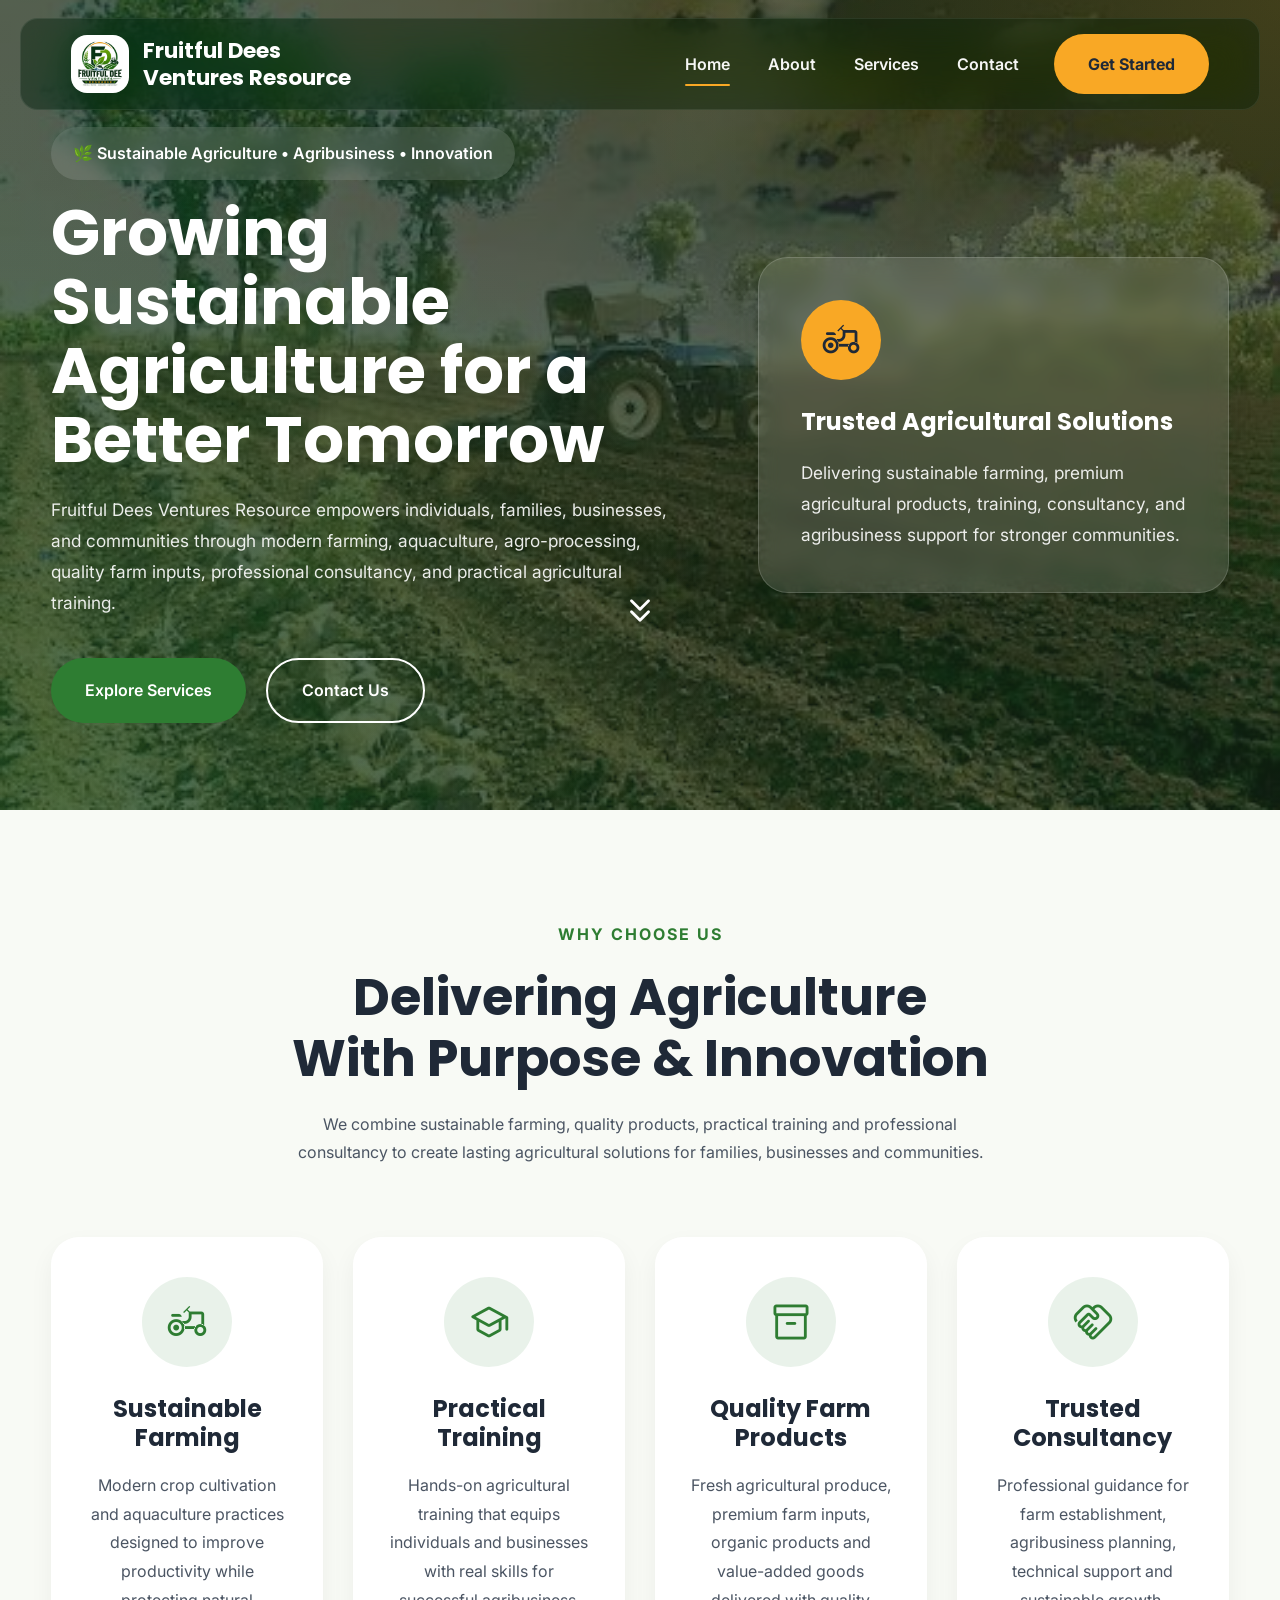
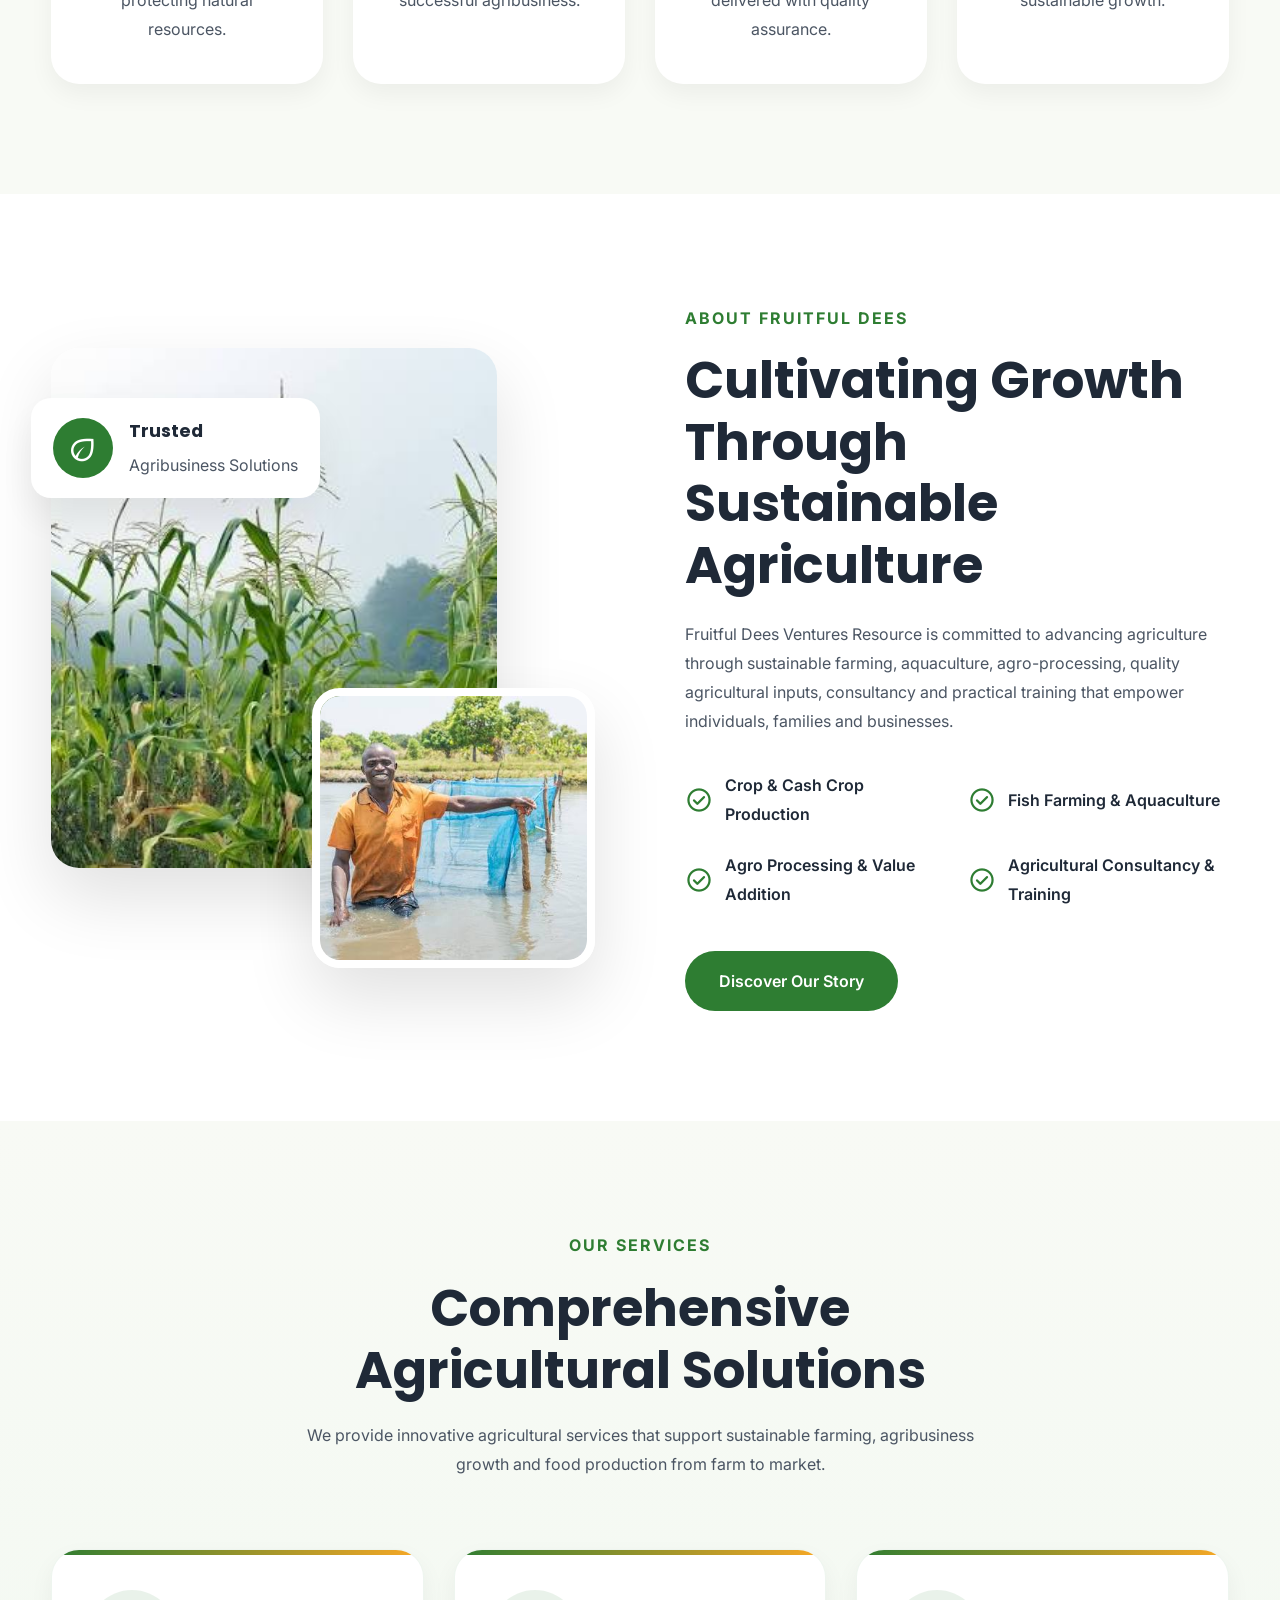
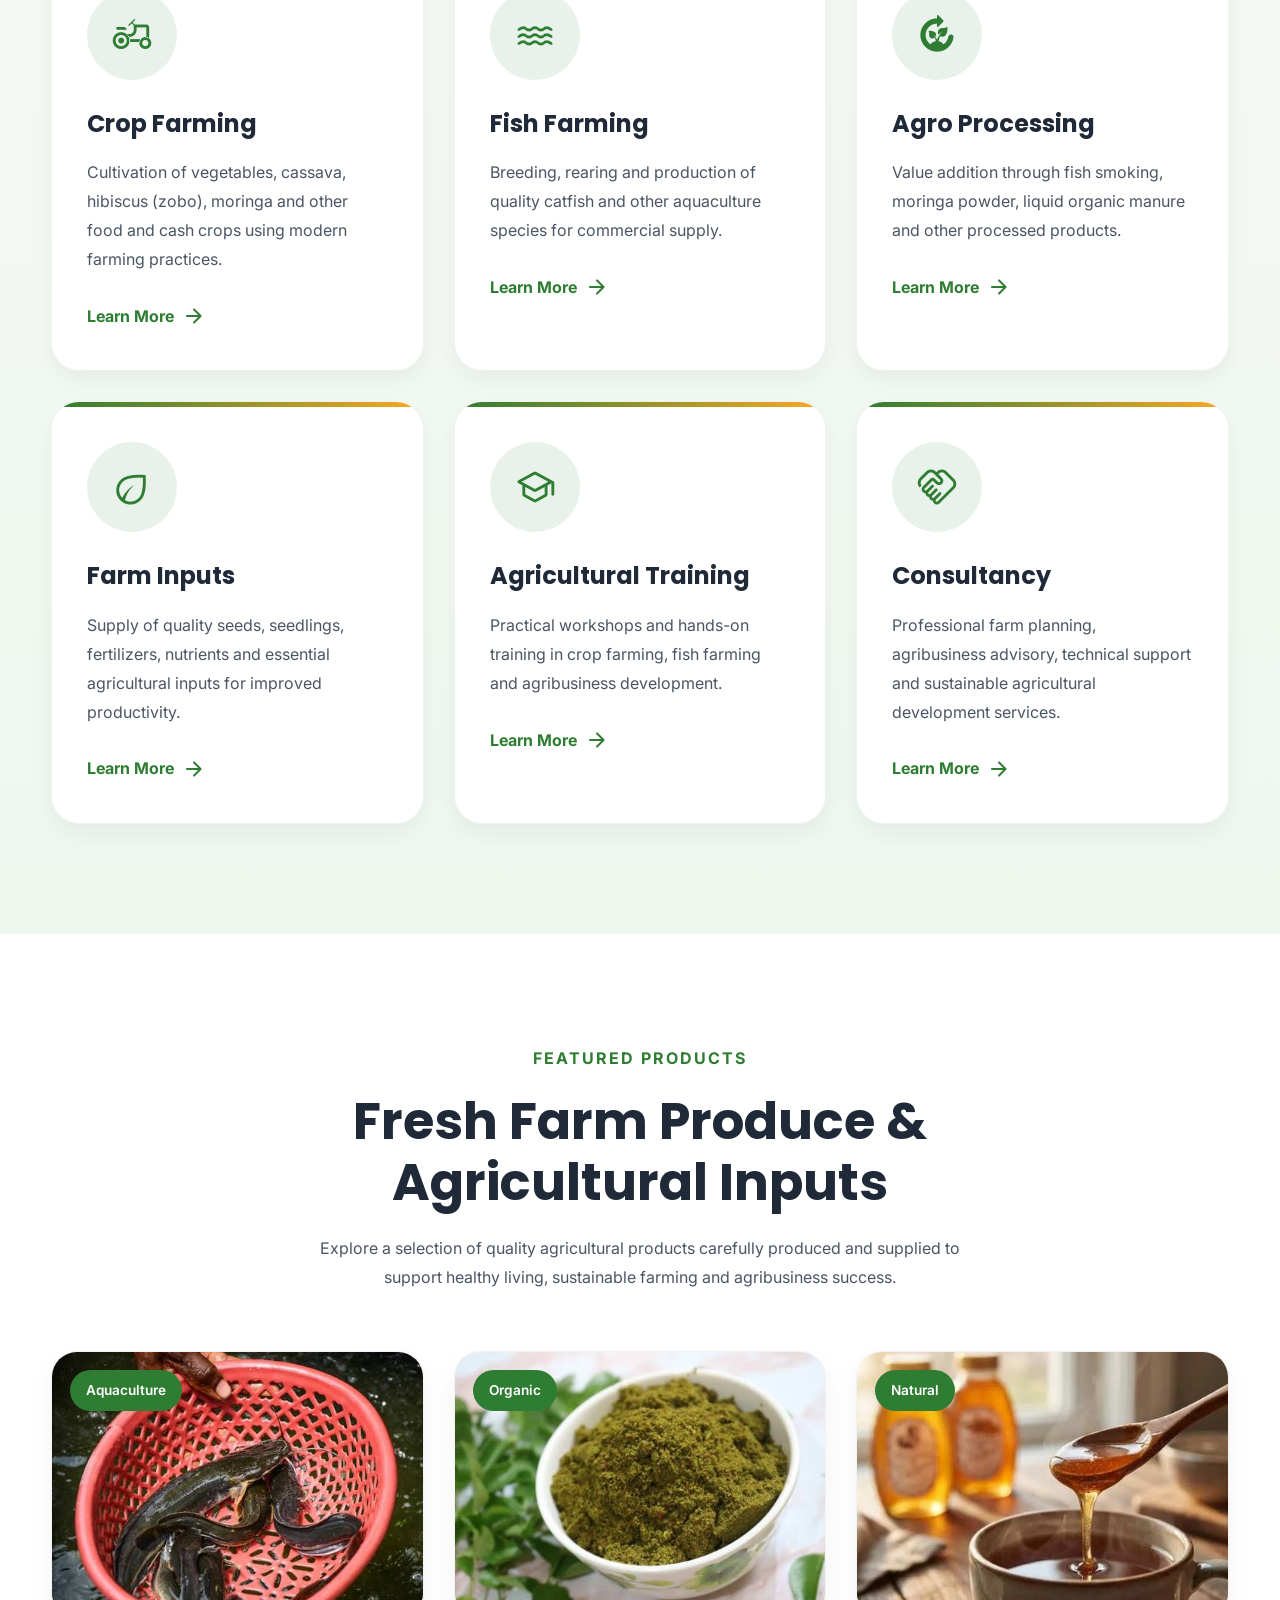
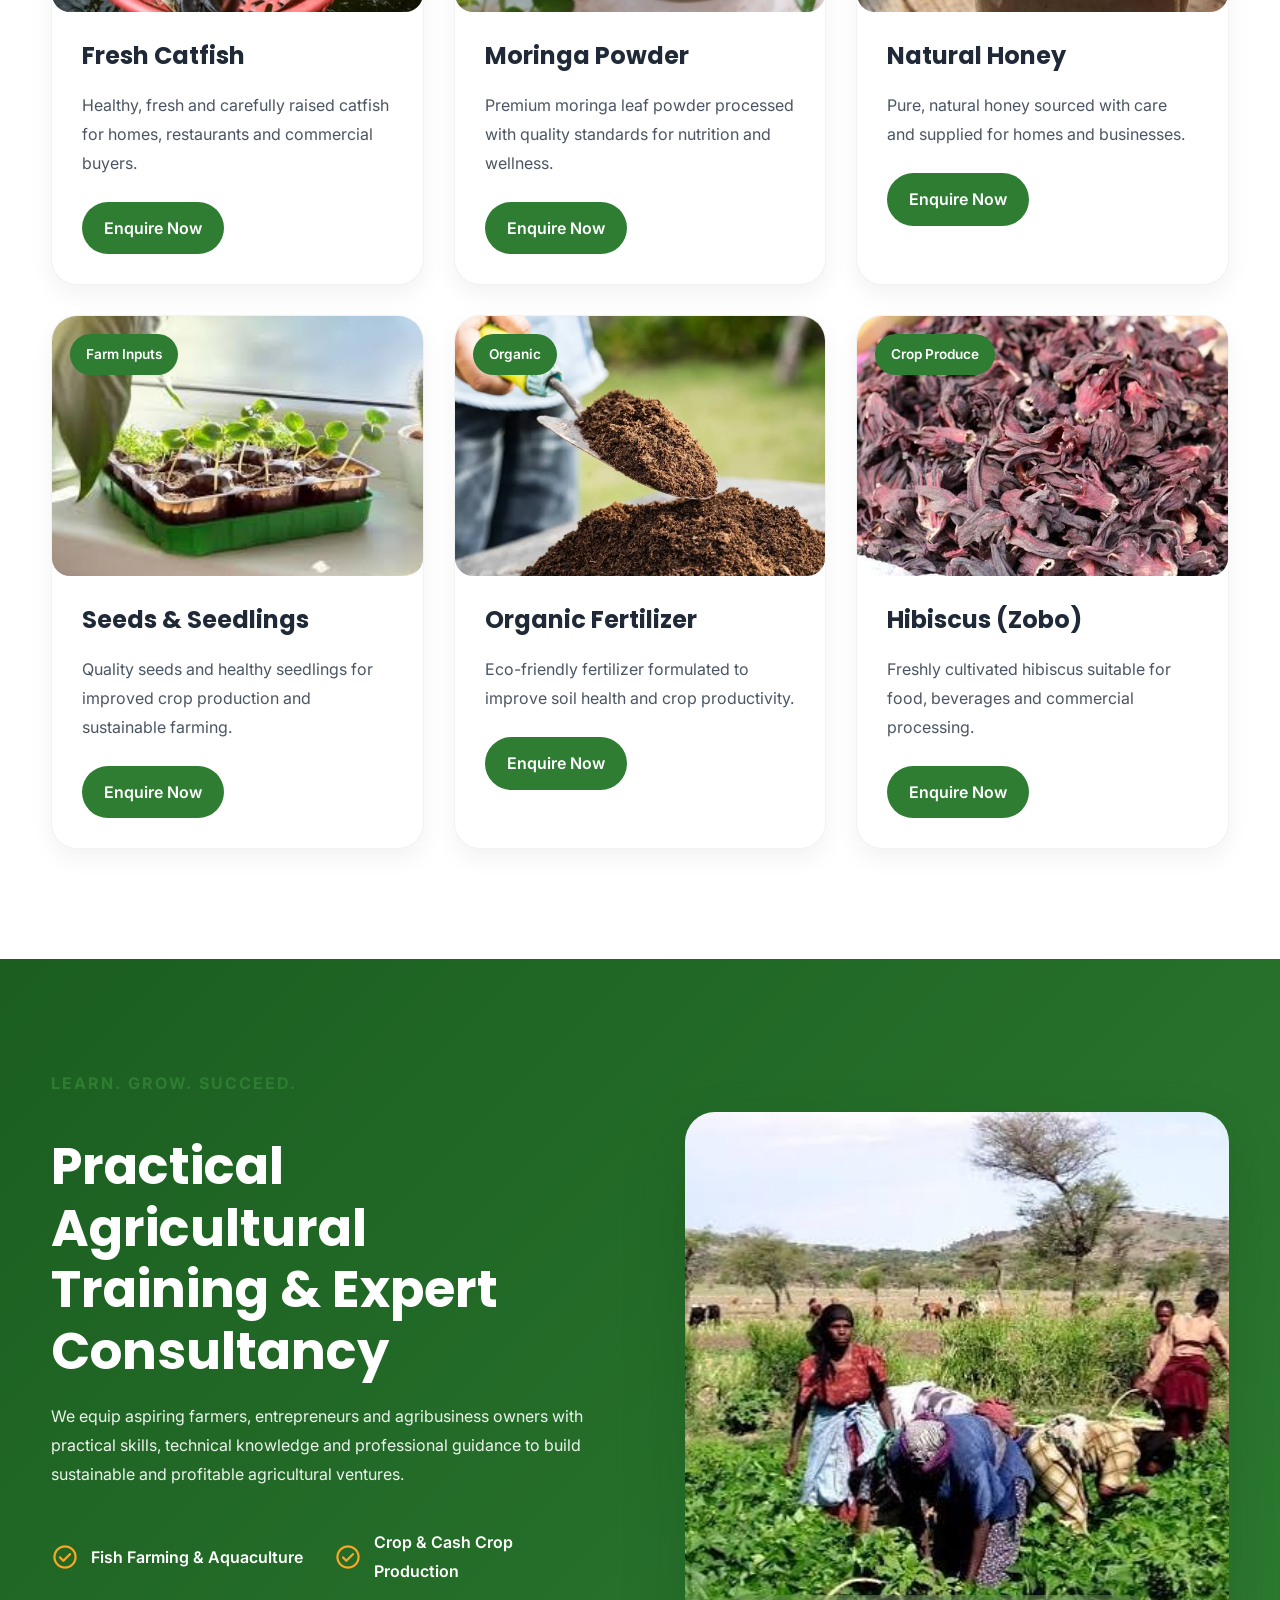
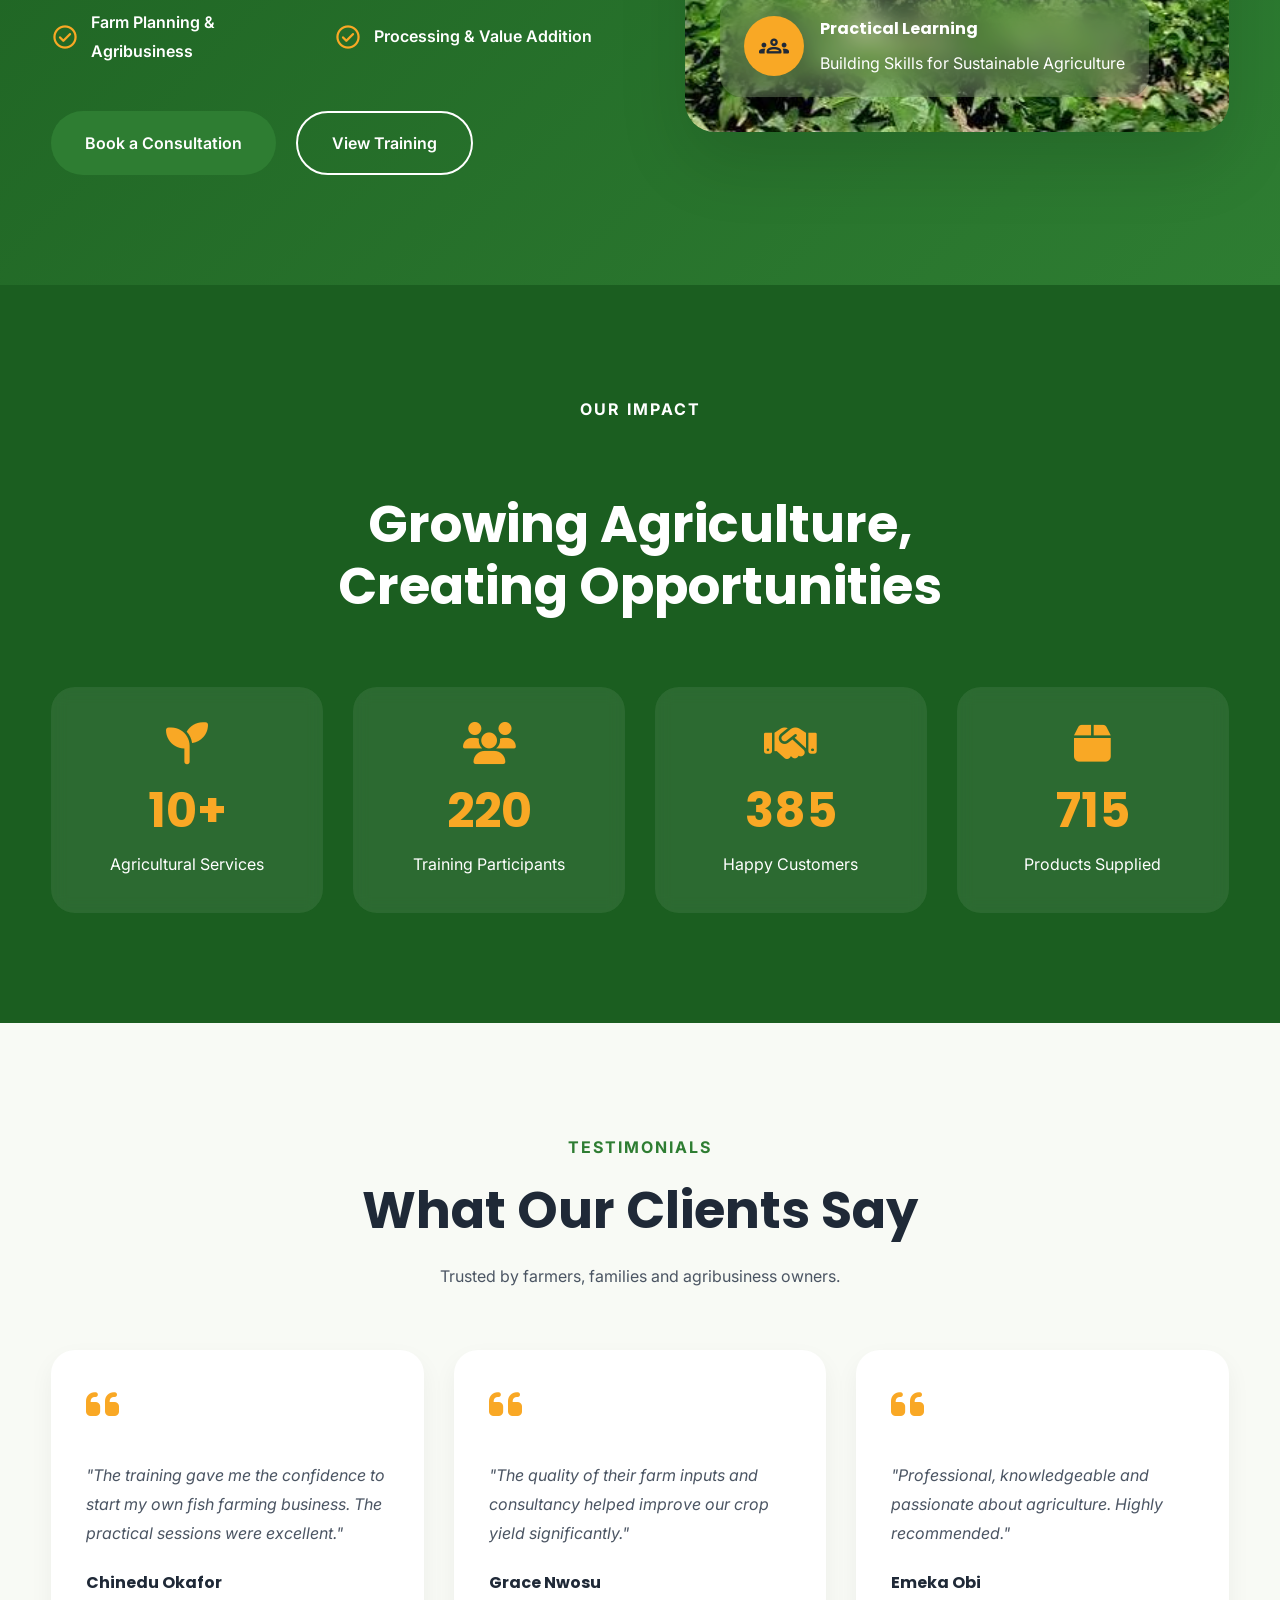
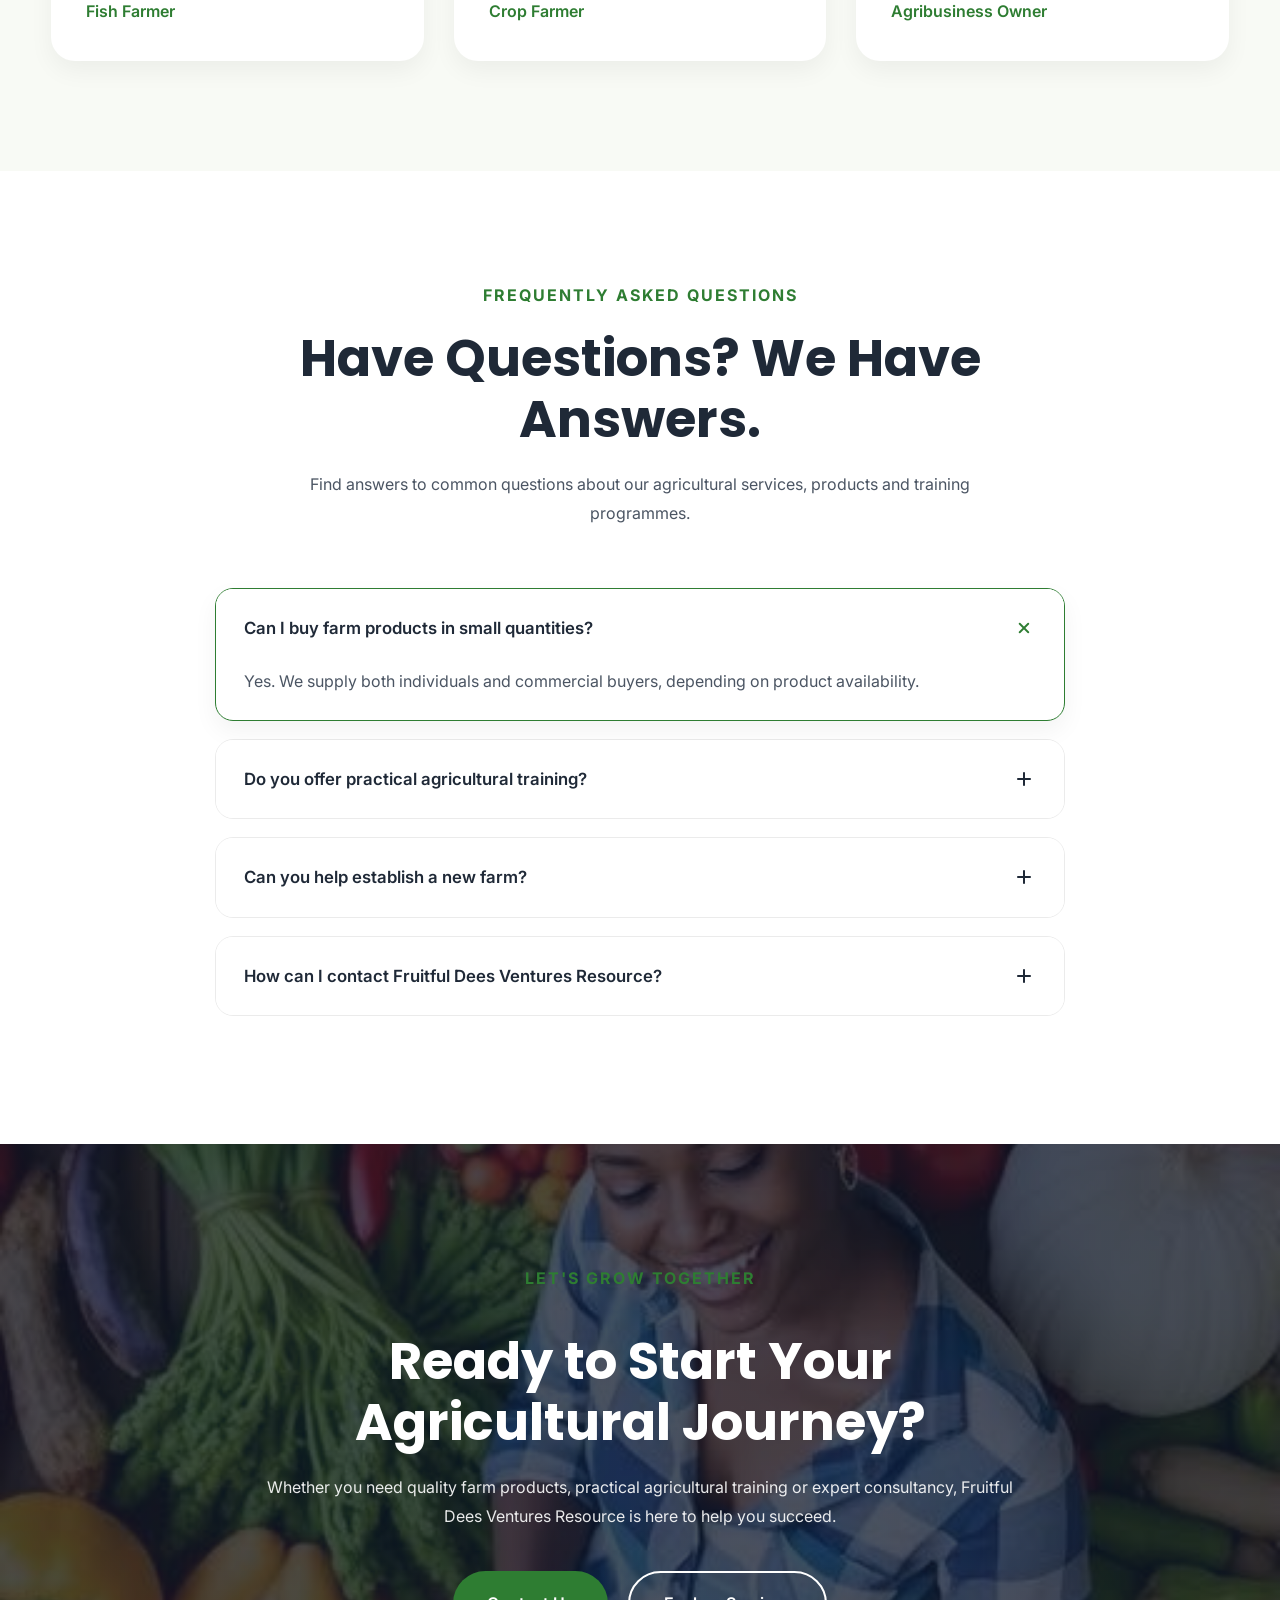
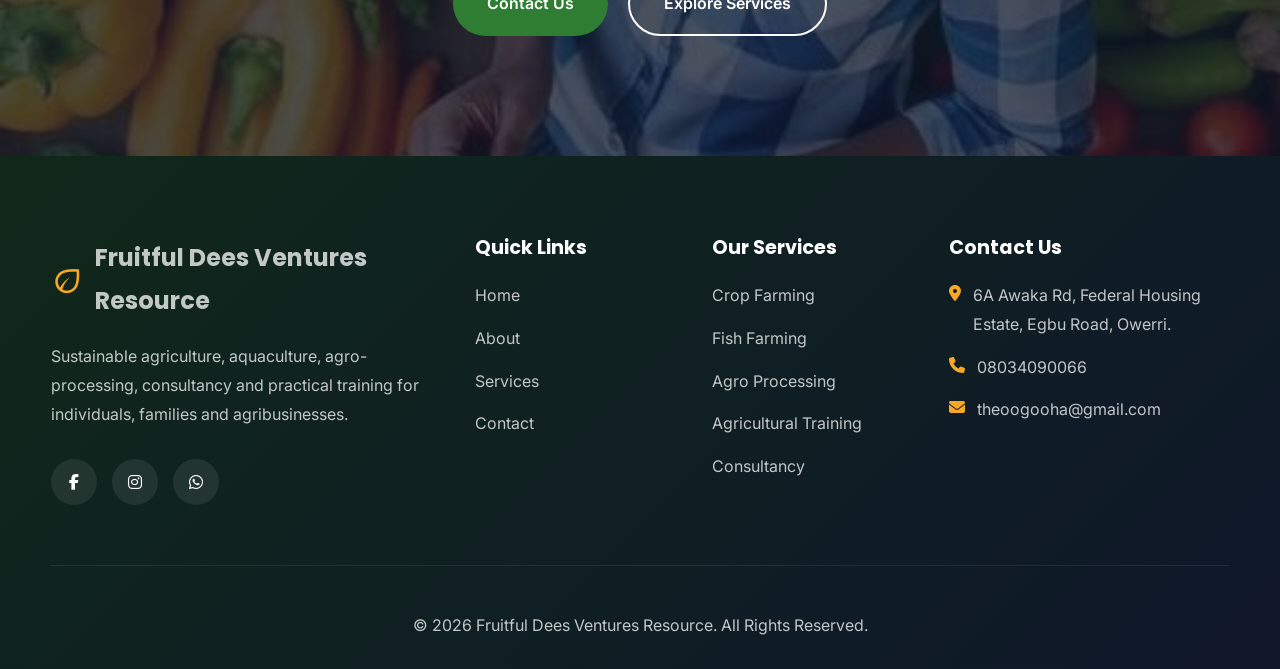
==== index.html @ 6c2ed3e3 "Add files via upload updated website" ====
<!DOCTYPE html>
<html lang="en">

<head>

    <!--==================================================
    BASIC META
    ===================================================-->

    <meta charset="UTF-8">

    <meta name="viewport"
        content="width=device-width, initial-scale=1.0">

    <title>Fruitful Dees | Sustainable Agriculture Nigeria</title>

    <meta name="description"
        content="Sustainable farming, aquaculture, consultancy, training and quality farm products across Nigeria.">

    <meta name="keywords"
        content="Agriculture, Fish Farming, Consultancy, Farm Inputs, Training, Cassava, Moringa, Honey">

    <meta name="author"
        content="Fruitful Dees Ventures Resource">

    <meta name="robots"
        content="index, follow">

    <meta name="theme-color"
        content="#2E7D32">

    <!--==================================================
    CANONICAL
    ===================================================-->

    <link rel="canonical"
        href="https://www.fruitfuldees.com/">

    <!--==================================================
    FAVICON
    ===================================================-->

    <link rel="icon"
        type="image/png"
        href="images/favicon/favicon.webp">

    <link rel="apple-touch-icon"
        href="images/favicon/apple-touch-icon.png">

    <!--==================================================
    OPEN GRAPH
    ===================================================-->

    <meta property="og:type"
        content="website">

    <meta property="og:title"
        content="Fruitful Dees | Sustainable Agriculture Nigeria">

    <meta property="og:description"
        content="Quality farming, aquaculture, consultancy, training and trusted agricultural products in Nigeria.">

    <meta property="og:image"
        content="images/hero/og-image.jpg">

    <meta property="og:url"
        content="https://www.fruitfuldees.com/">

    <meta property="og:site_name"
        content="Fruitful Dees Ventures Resource">

    <!--==================================================
    TWITTER
    ===================================================-->

    <meta name="twitter:card"
        content="summary_large_image">

    <meta name="twitter:title"
        content="Fruitful Dees | Sustainable Agriculture Nigeria">

    <meta name="twitter:description"
        content="Quality farming, aquaculture, consultancy, training and trusted agricultural products in Nigeria.">

    <meta name="twitter:image"
        content="images/hero/og-image.jpg">

    <!--==================================================
    GOOGLE FONTS
    ===================================================-->

    <link rel="preconnect"
        href="https://fonts.googleapis.com">

    <link rel="preconnect"
        href="https://fonts.gstatic.com"
        crossorigin>

    <link href="https://fonts.googleapis.com/css2?family=Inter:wght@300;400;500;600;700;800&family=Poppins:wght@400;500;600;700;800&display=swap"
        rel="stylesheet">

    <!--==================================================
    MATERIAL SYMBOLS
    ===================================================-->

    <link rel="stylesheet"
        href="https://fonts.googleapis.com/css2?family=Material+Symbols+Rounded:opsz,wght,FILL,GRAD@24,400,0,0">

    <!--==================================================
    FONT AWESOME
    ===================================================-->

    <link rel="stylesheet"
        href="https://cdnjs.cloudflare.com/ajax/libs/font-awesome/6.7.2/css/all.min.css">

    <!--==================================================
    GLOBAL CSS
    ===================================================-->

    <link rel="stylesheet"
        href="css/reset.css">

    <link rel="stylesheet"
        href="css/variables.css">

    <link rel="stylesheet"
        href="css/global.css">

    <link rel="stylesheet" href="css/navigation.css">
    <link rel="stylesheet" href="css/navigation-reponsive.css">

    <link rel="stylesheet"
        href="css/utilities.css">

    <link rel="stylesheet"
        href="css/components.css">

    <link rel="stylesheet"
        href="css/animations.css">

    <!--==================================================
    PAGE CSS
    ===================================================-->

    <link rel="stylesheet"
        href="pages/index/index.css">

    <link rel="stylesheet"
        href="pages/index/responsive.css">

</head>

<body>

    <!--==================================================
HEADER START
===================================================-->

<header class="header">

    <div class="container">

        <!--==============================
        LOGO
        ==============================-->

        <a href="index.html"
            class="logo"
            aria-label="Fruitful Dees Ventures Resource">

            <img src="images/logo/logo.webp"
                alt="Fruitful Dees Ventures Resource Logo">

            <span>

                Fruitful Dees<br> Ventures Resource

            </span>

        </a>

        <!--==============================
        NAVIGATION
        ==============================-->

        <nav class="navbar"
            id="navbar">

            <ul class="nav-links">

                <li>

                    <a class="active"
                        href="index.html">

                        Home

                    </a>

                </li>

                <li>

                    <a href="about.html">

                        About

                    </a>

                </li>

                <li>

                    <a href="services.html">

                        Services

                    </a>

                </li>

                <li>

                    <a href="contact.html">

                        Contact

                    </a>

                </li>

            </ul>

        </nav>

        <!--==============================
        CTA
        ==============================-->

        <a href="contact.html"
            class="btn nav-btn">

            Get Started

        </a>

        <!--==============================
        MOBILE MENU
        ==============================-->

        <button class="menu-toggle"
            id="menuToggle"
            aria-label="Open Menu"
            aria-expanded="false">

            <span></span>

            <span></span>

            <span></span>

        </button>

    </div>

</header>

<!--==================================================
HEADER END
===================================================-->

<!--==================================================
HERO SECTION START
===================================================-->
<main>
<section class="hero">

    <div class="hero-overlay"></div>

    <div class="container hero-container">

        <!--==============================
        HERO CONTENT
        ==============================-->

        <div class="hero-content">

            <span class="hero-tag">

                🌿 Sustainable Agriculture • Agribusiness • Innovation

            </span>

            <h1>

                Growing Sustainable Agriculture for a Better Tomorrow

            </h1>

            <p>

                Fruitful Dees Ventures Resource empowers individuals,
                families, businesses, and communities through modern
                farming, aquaculture, agro-processing, quality farm
                inputs, professional consultancy, and practical
                agricultural training.

            </p>

            <div class="hero-buttons">

                <a href="services.html"
                    class="btn btn-primary">

                    Explore Services

                </a>

                <a href="contact.html"
                    class="btn btn-outline">

                    Contact Us

                </a>

            </div>

        </div>

        <!--==============================
        HERO FEATURE CARD
        ==============================-->

        <div class="hero-card">

            <div class="hero-card-icon">

                <span class="material-symbols-rounded">

                    agriculture

                </span>

            </div>

            <h3>

                Trusted Agricultural Solutions

            </h3>

            <p>

                Delivering sustainable farming, premium agricultural
                products, training, consultancy, and agribusiness
                support for stronger communities.

            </p>

        </div>

    </div>

   

    <!--==============================
    SCROLL INDICATOR
    ==============================-->

    <a href="#about-preview"
        class="scroll-down"
        aria-label="Scroll Down">

        <span class="material-symbols-rounded">

            keyboard_double_arrow_down

        </span>

    </a>

</section>

<!--==================================================
HERO SECTION END
===================================================-->


<!--==================================================
WHY CHOOSE US
===================================================-->

<section class="why-choose">

    <div class="container">

        <!--==============================
        SECTION TITLE
        ==============================-->

        <div class="section-title fade-up">

            <span>

                Why Choose Us

            </span>

            <h2>

                Delivering Agriculture With Purpose & Innovation

            </h2>

            <p>

                We combine sustainable farming, quality products,
                practical training and professional consultancy to
                create lasting agricultural solutions for families,
                businesses and communities.

            </p>

        </div>

        <!--==============================
        FEATURES
        ==============================-->

        <div class="why-grid">

            <!-- CARD -->

            <article class="why-card fade-up">

                <div class="why-icon">

                    <span class="material-symbols-rounded">

                        agriculture

                    </span>

                </div>

                <h3>

                    Sustainable Farming

                </h3>

                <p>

                    Modern crop cultivation and aquaculture practices
                    designed to improve productivity while protecting
                    natural resources.

                </p>

            </article>

            <!-- CARD -->

            <article class="why-card fade-up">

                <div class="why-icon">

                    <span class="material-symbols-rounded">

                        school

                    </span>

                </div>

                <h3>

                    Practical Training

                </h3>

                <p>

                    Hands-on agricultural training that equips
                    individuals and businesses with real skills for
                    successful agribusiness.

                </p>

            </article>

            <!-- CARD -->

            <article class="why-card fade-up">

                <div class="why-icon">

                    <span class="material-symbols-rounded">

                        inventory_2

                    </span>

                </div>

                <h3>

                    Quality Farm Products

                </h3>

                <p>

                    Fresh agricultural produce, premium farm inputs,
                    organic products and value-added goods delivered
                    with quality assurance.

                </p>

            </article>

            <!-- CARD -->

            <article class="why-card fade-up">

                <div class="why-icon">

                    <span class="material-symbols-rounded">

                        handshake

                    </span>

                </div>

                <h3>

                    Trusted Consultancy

                </h3>

                <p>

                    Professional guidance for farm establishment,
                    agribusiness planning, technical support and
                    sustainable growth.

                </p>

            </article>

        </div>

    </div>

</section>

<!--==================================================
END WHY CHOOSE
===================================================-->


<!--==================================================
ABOUT PREVIEW
===================================================-->

<section class="about-preview" id="about-preview">

    <div class="container">

        <div class="about-grid">

            <!--======================================
            IMAGES
            =======================================-->

            <div class="about-images fade-up">

                <div class="about-image image-large">

                    <img src="images/about-preview/Agribusiness-Solutions.jpg"
                        alt="Crop farming at Fruitful Dees Ventures Resource">

                </div>

                <div class="about-image image-small">

                    <img src="images/about-preview/fish-farming.jpg"
                        alt="Fish farming at Fruitful Dees Ventures Resource">

                </div>

                <div class="about-badge">

                    <span class="material-symbols-rounded">

                        eco

                    </span>

                    <div>

                        <strong>

                            Trusted

                        </strong>

                        <p>

                            Agribusiness Solutions

                        </p>

                    </div>

                </div>

            </div>

            <!--======================================
            CONTENT
            =======================================-->

            <div class="about-content fade-up">

                <span class="section-subtitle">

                    About Fruitful Dees

                </span>

                <h2>

                    Cultivating Growth Through Sustainable Agriculture

                </h2>

                <p>

                    Fruitful Dees Ventures Resource is committed to
                    advancing agriculture through sustainable farming,
                    aquaculture, agro-processing, quality agricultural
                    inputs, consultancy and practical training that
                    empower individuals, families and businesses.

                </p>

                <div class="about-features">

                    <div class="feature-item">

                        <span class="material-symbols-rounded">

                            check_circle

                        </span>

                        <p>Crop & Cash Crop Production</p>

                    </div>

                    <div class="feature-item">

                        <span class="material-symbols-rounded">

                            check_circle

                        </span>

                        <p>Fish Farming & Aquaculture</p>

                    </div>

                    <div class="feature-item">

                        <span class="material-symbols-rounded">

                            check_circle

                        </span>

                        <p>Agro Processing & Value Addition</p>

                    </div>

                    <div class="feature-item">

                        <span class="material-symbols-rounded">

                            check_circle

                        </span>

                        <p>Agricultural Consultancy & Training</p>

                    </div>

                </div>

                <a href="about.html" class="btn btn-primary">

                    Discover Our Story

                </a>

            </div>

        </div>

    </div>

</section>


<!--==================================================
SERVICES PREVIEW
===================================================-->

<section class="services-preview">

    <div class="container">

        <div class="section-title fade-up">

            <span>

                Our Services

            </span>
            

            <h2>

                Comprehensive Agricultural Solutions

            </h2>

            <p>

                We provide innovative agricultural services that support
                sustainable farming, agribusiness growth and food
                production from farm to market.

            </p>

        </div>

        <div class="services-grid">

            <!--==============================
            CARD 1
            ==============================-->

            <article class="service-card fade-up">

                <div class="service-icon">

                    <span class="material-symbols-rounded">

                        agriculture

                    </span>

                </div>

                <h3>

                    Crop Farming

                </h3>

                <p>

                    Cultivation of vegetables, cassava, hibiscus (zobo),
                    moringa and other food and cash crops using modern
                    farming practices.

                </p>

                <a href="services.html">

                    Learn More

                    <span class="material-symbols-rounded">

                        arrow_forward

                    </span>

                </a>

            </article>

            <!--==============================-->

            <article class="service-card fade-up">

                <div class="service-icon">

                    <span class="material-symbols-rounded">

                        water

                    </span>

                </div>

                <h3>

                    Fish Farming

                </h3>

                <p>

                    Breeding, rearing and production of quality catfish
                    and other aquaculture species for commercial supply.

                </p>

                <a href="services.html">

                    Learn More

                    <span class="material-symbols-rounded">

                        arrow_forward

                    </span>

                </a>

            </article>

            <!--==============================-->

            <article class="service-card fade-up">

                <div class="service-icon">

                    <span class="material-symbols-rounded">

                        compost

                    </span>

                </div>

                <h3>

                    Agro Processing

                </h3>

                <p>

                    Value addition through fish smoking, moringa powder,
                    liquid organic manure and other processed products.

                </p>

                <a href="services.html">

                    Learn More

                    <span class="material-symbols-rounded">

                        arrow_forward

                    </span>

                </a>

            </article>

            <!--==============================-->

            <article class="service-card fade-up">

                <div class="service-icon">

                    <span class="material-symbols-rounded">

                        eco

                    </span>

                </div>

                <h3>

                    Farm Inputs

                </h3>

                <p>

                    Supply of quality seeds, seedlings, fertilizers,
                    nutrients and essential agricultural inputs for
                    improved productivity.

                </p>

                <a href="services.html">

                    Learn More

                    <span class="material-symbols-rounded">

                        arrow_forward

                    </span>

                </a>

            </article>

            <!--==============================-->

            <article class="service-card fade-up">

                <div class="service-icon">

                    <span class="material-symbols-rounded">

                        school

                    </span>

                </div>

                <h3>

                    Agricultural Training

                </h3>

                <p>

                    Practical workshops and hands-on training in crop
                    farming, fish farming and agribusiness development.

                </p>

                <a href="services.html">

                    Learn More

                    <span class="material-symbols-rounded">

                        arrow_forward

                    </span>

                </a>

            </article>

            <!--==============================-->

            <article class="service-card fade-up">

                <div class="service-icon">

                    <span class="material-symbols-rounded">

                        handshake

                    </span>

                </div>

                <h3>

                    Consultancy

                </h3>

                <p>

                    Professional farm planning, agribusiness advisory,
                    technical support and sustainable agricultural
                    development services.

                </p>

                <a href="services.html">

                    Learn More

                    <span class="material-symbols-rounded">

                        arrow_forward

                    </span>

                </a>

            </article>

        </div>

    </div>

</section>


<!--==================================================
FEATURED PRODUCTS
===================================================-->

<section class="featured-products">

    <div class="container">

        <div class="section-title fade-up">

            <span>

                Featured Products

            </span>

            <h2>

                Fresh Farm Produce & Agricultural Inputs

            </h2>

            <p>

                Explore a selection of quality agricultural products
                carefully produced and supplied to support healthy
                living, sustainable farming and agribusiness success.

            </p>

        </div>

        <div class="products-grid">

            <!--==============================
            PRODUCT
            ==============================-->

            <article class="product-card fade-up">

                <div class="product-image">

                    <img src="images/service-preview/catfish.jpg"
                    alt="Fresh Catfish">

                    <span class="product-tag">

                        Aquaculture

                    </span>

                </div>

                <div class="product-content">

                    <h3>

                        Fresh Catfish

                    </h3>

                    <p>

                        Healthy, fresh and carefully raised catfish for
                        homes, restaurants and commercial buyers.

                    </p>

                    <a href="services.html">

                        Enquire Now

                    </a>

                </div>

            </article>

            <!--==============================-->

            <article class="product-card fade-up">

                <div class="product-image">

                    <img src="images/service-preview/moringa.jpg"
                    alt="Moringa Powder">

                    <span class="product-tag">

                        Organic

                    </span>

                </div>

                <div class="product-content">

                    <h3>

                        Moringa Powder

                    </h3>

                    <p>

                        Premium moringa leaf powder processed with
                        quality standards for nutrition and wellness.

                    </p>

                    <a href="services.html">

                        Enquire Now

                    </a>

                </div>

            </article>

            <!--==============================-->

            <article class="product-card fade-up">

                <div class="product-image">

                    <img src="images/service-preview/natural-honey.jpg"
                    alt="Natural Honey">

                    <span class="product-tag">

                        Natural

                    </span>

                </div>

                <div class="product-content">

                    <h3>

                        Natural Honey

                    </h3>

                    <p>

                        Pure, natural honey sourced with care and
                        supplied for homes and businesses.

                    </p>

                    <a href="services.html">

                        Enquire Now

                    </a>

                </div>

            </article>

            <!--==============================-->

            <article class="product-card fade-up">

                <div class="product-image">

                    <img src="images/service-preview/seed-and-seedlings.jpg"
                    alt="Seeds and Seedlings">

                    <span class="product-tag">

                        Farm Inputs

                    </span>

                </div>

                <div class="product-content">

                    <h3>

                        Seeds & Seedlings

                    </h3>

                    <p>

                        Quality seeds and healthy seedlings for improved
                        crop production and sustainable farming.

                    </p>

                    <a href="services.html">

                        Enquire Now

                    </a>

                </div>

            </article>

            <!--==============================-->

            <article class="product-card fade-up">

                <div class="product-image">

                    <img src="images/service-preview/organic-fetilizer.jpg"
                    alt="Organic Fertilizer">

                    <span class="product-tag">

                        Organic

                    </span>

                </div>

                <div class="product-content">

                    <h3>

                        Organic Fertilizer

                    </h3>

                    <p>

                        Eco-friendly fertilizer formulated to improve
                        soil health and crop productivity.

                    </p>

                    <a href="services.html">

                        Enquire Now

                    </a>

                </div>

            </article>

            <!--==============================-->

            <article class="product-card fade-up">

                <div class="product-image">

                    <img src="images/service-preview/hibiscus-zobo.jpg"
                    alt="Hibiscus (Zobo)">

                    <span class="product-tag">

                        Crop Produce

                    </span>

                </div>

                <div class="product-content">

                    <h3>

                        Hibiscus (Zobo)

                    </h3>

                    <p>

                        Freshly cultivated hibiscus suitable for food,
                        beverages and commercial processing.

                    </p>

                    <a href="services.html">

                        Enquire Now

                    </a>

                </div>

            </article>

        </div>

    </div>

</section>


<!--==================================================
TRAINING & CONSULTANCY
===================================================-->

<section class="training">

    <div class="container">

        <div class="training-grid">

            <!--======================================
            CONTENT
            =======================================-->

            <div class="training-content fade-up">

                <span class="section-subtitle">

                    Learn. Grow. Succeed.

                </span>

                <h2>

                    Practical Agricultural Training & Expert Consultancy

                </h2>

                <p>

                    We equip aspiring farmers, entrepreneurs and
                    agribusiness owners with practical skills, technical
                    knowledge and professional guidance to build
                    sustainable and profitable agricultural ventures.

                </p>

                <div class="training-list">

                    <div class="training-item">

                        <span class="material-symbols-rounded">

                            check_circle

                        </span>

                        <p>Fish Farming & Aquaculture</p>

                    </div>

                    <div class="training-item">

                        <span class="material-symbols-rounded">

                            check_circle

                        </span>

                        <p>Crop & Cash Crop Production</p>

                    </div>

                    <div class="training-item">

                        <span class="material-symbols-rounded">

                            check_circle

                        </span>

                        <p>Farm Planning & Agribusiness</p>

                    </div>

                    <div class="training-item">

                        <span class="material-symbols-rounded">

                            check_circle

                        </span>

                        <p>Processing & Value Addition</p>

                    </div>

                </div>

                <div class="hero-buttons">

                    <a href="contact.html"
                    class="btn btn-primary">

                        Book a Consultation

                    </a>

                    <a href="services.html"
                    class="btn btn-outline training-btn">

                        View Training

                    </a>

                </div>

            </div>

            <!--======================================
            IMAGE
            =======================================-->

            <div class="training-image fade-up">

                <img src="images/training-session/agricultural-training-session.jpg"
                alt="Agricultural training session">

                <div class="training-badge">

                    <span class="material-symbols-rounded">

                        groups

                    </span>

                    <div>

                        <strong>

                            Practical Learning

                        </strong>

                        <p>

                            Building Skills for Sustainable Agriculture

                        </p>

                    </div>

                </div>

            </div>

        </div>

    </div>

</section>


<!--==================================================
IMPACT
===================================================-->

<section class="impact">

<div class="container">

<div class="section-title">

<span>Our Impact</span>

<h2>Growing Agriculture, Creating Opportunities</h2>

</div>

<div class="impact-grid">

<div class="impact-card">
    <i class="fa-solid fa-seedling impact-icon"></i>
<h2 class="counter" data-target="10">0</h2>
<p>Agricultural Services</p>
</div>

<div class="impact-card">
    <i class="fa-solid fa-users impact-icon"></i>
<h2 class="counter" data-target="250">0</h2>
<p>Training Participants</p>
</div>

<div class="impact-card">
    <i class="fa-solid fa-handshake impact-icon"></i>
<h2 class="counter" data-target="500">0</h2>
<p>Happy Customers</p>
</div>

<div class="impact-card">
    <i class="fa-solid fa-box impact-icon"></i>
<h2 class="counter" data-target="1000">0</h2>
<p>Products Supplied</p>
</div>

</div>

</div>

</section>

<!--==================================================
TESTIMONIALS
===================================================-->

<section class="testimonials">

<div class="container">

<div class="section-title">

<span>Testimonials</span>

<h2>What Our Clients Say</h2>

<p>Trusted by farmers, families and agribusiness owners.</p>

</div>

<div class="testimonial-grid">

<article class="testimonial-card">
<i class="fa-solid fa-quote-left quote-icon"></i>
<p>

"The training gave me the confidence to start my own fish farming business. The practical sessions were excellent."

</p>

<div class="testimonial-author">

<h4>Chinedu Okafor</h4>

<span>Fish Farmer</span>

</div>

</article>

<article class="testimonial-card">
<i class="fa-solid fa-quote-left quote-icon"></i>
<p>

"The quality of their farm inputs and consultancy helped improve our crop yield significantly."

</p>

<div class="testimonial-author">

<h4>Grace Nwosu</h4>

<span>Crop Farmer</span>

</div>

</article>

<article class="testimonial-card">
<i class="fa-solid fa-quote-left quote-icon"></i>
<p>

"Professional, knowledgeable and passionate about agriculture. Highly recommended."

</p>

<div class="testimonial-author">

<h4>Emeka Obi</h4>

<span>Agribusiness Owner</span>

</div>

</article>

</div>

</div>

</section>


<!--==================================================
FAQ
===================================================-->

<section class="faq">

<div class="container">

<div class="section-title fade-up">

<span>Frequently Asked Questions</span>

<h2>Have Questions? We Have Answers.</h2>

<p>

Find answers to common questions about our agricultural
services, products and training programmes.

</p>

</div>

<div class="faq-wrapper">

<div class="faq-item active">

<button class="faq-question">

Can I buy farm products in small quantities?

<span class="material-symbols-rounded">

add

</span>

</button>

<div class="faq-answer">

<p>

Yes. We supply both individuals and commercial buyers,
depending on product availability.

</p>

</div>

</div>

<div class="faq-item">

<button class="faq-question">

Do you offer practical agricultural training?

<span class="material-symbols-rounded">

add

</span>

</button>

<div class="faq-answer">

<p>

Yes. Our training combines classroom guidance with practical,
hands-on demonstrations.

</p>

</div>

</div>

<div class="faq-item">

<button class="faq-question">

Can you help establish a new farm?

<span class="material-symbols-rounded">

add

</span>

</button>

<div class="faq-answer">

<p>

Absolutely. We provide consultancy, farm planning,
management support and technical guidance.

</p>

</div>

</div>

<div class="faq-item">

<button class="faq-question">

How can I contact Fruitful Dees Ventures Resource?

<span class="material-symbols-rounded">

add

</span>

</button>

<div class="faq-answer">

<p>

You can reach us by phone, WhatsApp, email or by using
the contact form on our Contact page.

</p>

</div>

</div>

</div>

</div>

</section>


<!--==================================================
FINAL CTA
===================================================-->

<section class="cta">

    <div class="container">

        <div class="cta-content fade-up">

            <span class="section-subtitle">

                Let's Grow Together

            </span>

            <h2>

                Ready to Start Your Agricultural Journey?

            </h2>

            <p>

                Whether you need quality farm products, practical
                agricultural training or expert consultancy, Fruitful
                Dees Ventures Resource is here to help you succeed.

            </p>

            <div class="cta-buttons">

                <a href="contact.html" class="btn btn-primary">

                    Contact Us

                </a>

                <a href="services.html" class="btn btn-outline btn-light">

                    Explore Services

                </a>

            </div>

        </div>

    </div>

</section>


<!--==================================================
FOOTER
===================================================-->

<footer class="footer">

    <div class="container">

        <div class="footer-grid">

            <!--=========================
            COMPANY
            ==========================-->

            <div class="footer-col">

                <a href="index.html" class="footer-logo">

                    <span class="material-symbols-rounded">

                        eco

                    </span>

                    <span>

                        Fruitful Dees Ventures Resource

                    </span>

                </a>

                <p>

                    Sustainable agriculture, aquaculture, agro-processing,
                    consultancy and practical training for individuals,
                    families and agribusinesses.

                </p>

                <div class="footer-social">

                    <a href="#" aria-label="Facebook">

                        <i class="fa-brands fa-facebook-f"></i>

                    </a>

                    <a href="#" aria-label="Instagram">

                        <i class="fa-brands fa-instagram"></i>

                    </a>

                    <a href="https://wa.me/2348034090066"
                    aria-label="WhatsApp">

                        <i class="fa-brands fa-whatsapp"></i>

                    </a>

                </div>

            </div>

            <!--=========================
            QUICK LINKS
            ==========================-->

            <div class="footer-col">

                <h3>

                    Quick Links

                </h3>

                <ul>

                    <li><a href="index.html">Home</a></li>

                    <li><a href="about.html">About</a></li>

                    <li><a href="services.html">Services</a></li>

                    <li><a href="contact.html">Contact</a></li>

                </ul>

            </div>

            <!--=========================
            SERVICES
            ==========================-->

            <div class="footer-col">

                <h3>

                    Our Services

                </h3>

                <ul>

                    <li>Crop Farming</li>

                    <li>Fish Farming</li>

                    <li>Agro Processing</li>

                    <li>Agricultural Training</li>

                    <li>Consultancy</li>

                </ul>

            </div>

            <!--=========================
            CONTACT
            ==========================-->

            <div class="footer-col">

                <h3>

                    Contact Us

                </h3>

                <ul class="footer-contact">

                    <li>

                        <i class="fa-solid fa-location-dot"></i>

                        6A Awaka Rd, Federal Housing Estate,
                        Egbu Road, Owerri.

                    </li>

                    <li>

                        <i class="fa-solid fa-phone"></i>

                        <a href="tel:+2348034090066">

                            08034090066

                        </a>

                    </li>

                    <li>

                        <i class="fa-solid fa-envelope"></i>

                        <a href="mailto:theoogooha@gmail.com">

                            theoogooha@gmail.com

                        </a>

                    </li>

                </ul>

            </div>

        </div>

        <div class="footer-bottom">

            <p>

                © 2026 Fruitful Dees Ventures Resource.
                All Rights Reserved.

            </p>

        </div>

    </div>

</footer>

<button class="back-to-top" aria-label="Back to Top">

    <i class="fa-solid fa-arrow-up"></i>

</button>


</main>

    <script src="js/counter.js"></script>
    <!--==================================================
JAVASCRIPT
===================================================-->

<script src="js/navigation.js"></script>

<script src="js/animation.js"></script>

<script src="js/faq.js"></script>

<script src="js/general.js"></script>

</body>

</html>
---- css/variables.css ----
/*==================================================
CSS VARIABLES
==================================================*/

:root{

    /*======== Brand Colors ========*/

    --primary:#2E7D32;

    --primary-dark:#1B5E20;

    --secondary:#43A047;

    --accent:#F9A825;

    --accent-light:#FFD54F;

    --dark:#1F2937;

    --dark-light:#374151;

    --text:#4B5563;

    --white:#FFFFFF;

    --light:#F8FAF5;

    --gray:#E5E7EB;

    --border:#DDE6DD;

    /*======== Fonts ========*/

    --heading:'Poppins',sans-serif;

    --body:'Inter',sans-serif;

    /*======== Width ========*/

    --container:1280px;

    /*======== Radius ========*/

    --radius-xs:8px;

    --radius-sm:12px;

    --radius-md:20px;

    --radius-lg:30px;

    --radius-xl:50px;

    --radius-round:999px;

    /*======== Shadow ========*/

    --shadow-sm:0 10px 25px rgba(0,0,0,.05);

    --shadow-md:0 20px 40px rgba(0,0,0,.08);

    --shadow-lg:0 30px 70px rgba(0,0,0,.12);

    /*======== Transition ========*/

    --transition:.35s ease;

}
---- css/global.css ----
/*==================================================
GLOBAL CSS
==================================================*/

body{

    font-family:var(--body);

    font-size:16px;

    line-height:1.8;

    color:var(--text);

    background:var(--white);

    overflow-x:hidden;

}

.container{

    width:min(92%,var(--container));

    margin:auto;

}

section{

    position:relative;

    padding:110px 0;

}

h1,
h2,
h3,
h4,
h5,
h6{

    font-family:var(--heading);

    color:var(--dark);

    line-height:1.2;

    font-weight:700;

}

h1{

    font-size:clamp(2.8rem,5vw,4.8rem);

}

h2{

    font-size:clamp(2rem,4vw,3.2rem);

}

h3{

    font-size:1.5rem;

}

p{

    margin-top:20px;

    color:var(--text);

}

img{

    border-radius:18px;

}

body::-webkit-scrollbar{

    width:12px;

}

body::-webkit-scrollbar-track{

    background:#eef3ee;

}

body::-webkit-scrollbar-thumb{

    background:var(--primary);

    border-radius:20px;

}

body::-webkit-scrollbar-thumb:hover{

    background:var(--primary-dark);

}










/*==================================================
BACK TO TOP
==================================================*/

.back-to-top{

position:fixed;

right:25px;

bottom:25px;

width:52px;

height:52px;

border:none;

border-radius:50%;

background:var(--primary);

color:#fff;

cursor:pointer;

display:grid;

place-items:center;

opacity:0;

visibility:hidden;

transform:translateY(20px);

transition:var(--transition);

z-index:999;

}

.back-to-top.show{

opacity:1;

visibility:visible;

transform:translateY(0);

}

.back-to-top:hover{

background:var(--primary-dark);

transform:translateY(-5px);

}
---- css/navigation.css ----
/*==================================================
HEADER
==================================================*/

.header{

    position:fixed;

    top:18px;

    left:50%;

    transform:translateX(-50%);

    width:min(1320px,calc(100% - 40px));

    z-index:9999;

    background:rgba(11,31,19,.45);

    backdrop-filter:blur(20px) saturate(180%);

    -webkit-backdrop-filter:blur(20px) saturate(180%);

    border:1px solid rgba(255,255,255,.08);

    border-radius:18px;

    transition:all .35s ease;

}

.header.scrolled{

background:rgba(255,255,255,.92);

backdrop-filter:blur(24px);

border:1px solid rgba(0,0,0,.05);

box-shadow:

0 20px 45px rgba(15,23,42,.08),

0 8px 18px rgba(15,23,42,.05);

}

/*==================================================
HEADER CONTAINER
==================================================*/

.header .container{

    display:flex;

    align-items:center;

    justify-content:space-between;

    height:90px;

}

/*==================================================
LOGO
==================================================*/

.logo{

    display:flex;

    align-items:center;

    gap:14px;

    flex-shrink:0;

}

.logo img{

width:58px;

height:58px;

border-radius:16px;

padding:6px;

background:#fff;

box-shadow:0 8px 18px rgba(0,0,0,.08);

transition:.35s;

}

.logo span{

    font-family:var(--heading);

    font-size:1.35rem;

    font-weight:700;

    line-height:1.25;

    color:#fff;

    transition:.35s;

}

.header.scrolled .logo span{

    color:var(--dark);

}

/*==================================================
NAVIGATION
==================================================*/

.navbar{

    margin-left:auto;

}

.nav-links{

    display:flex;

    align-items:center;

    gap:38px;

}

.nav-links li{

    list-style:none;

}

.nav-links a{

    position:relative;

    display:inline-block;

    font-size:1rem;

    font-weight:600;

    color:rgba(255,255,255,.96);

    transition:.35s;

}

.header.scrolled .nav-links a{

    color:var(--dark);

}

/*==================================================
UNDERLINE
==================================================*/

.nav-links a::after{

    content:"";

    position:absolute;

    left:0;

    bottom:-8px;

    width:0;

    height:2px;

    background:var(--accent);

    border-radius:50px;

    transition:.35s;

}

.nav-links a:hover::after,

.nav-links a.active::after{

    width:100%;

}

.nav-links a:hover{

    color:#fff;

}

.header.scrolled .nav-links a:hover{

    color:var(--primary);

}

/*==================================================
CTA
==================================================*/

.nav-btn{

    margin-left:35px;

    flex-shrink:0;

}

.nav-btn.btn{

    background:var(--accent);

    color:var(--dark);

    font-weight:700;

}

.nav-btn.btn:hover{

    background:#FFD54F;

    transform:translateY(-4px);

}

/*==================================================
MOBILE MENU
==================================================*/

.menu-toggle{

    width:52px;

    height:52px;

    display:none;

    position:relative;

    margin-left:auto;

    cursor:pointer;

    background:none;

    border:none;

    flex-shrink:0;

}

.menu-toggle span{

    position:absolute;

    left:10px;

    width:32px;

    height:3px;

    background:#fff;

    border-radius:50px;

    transition:.35s;

}

.header.scrolled .menu-toggle span{

    background:var(--dark);

}

.menu-toggle span:nth-child(1){

    top:16px;

}

.menu-toggle span:nth-child(2){

    top:25px;

}

.menu-toggle span:nth-child(3){

    top:34px;

}

/*==================================================
HAMBURGER
==================================================*/

.menu-toggle.active span:nth-child(1){

    transform:rotate(45deg);

    top:25px;

}

.menu-toggle.active span:nth-child(2){

    opacity:0;

}

.menu-toggle.active span:nth-child(3){

    transform:rotate(-45deg);

    top:25px;

}


.navbar.active{

right:0;

}


body.menu-open{

overflow:hidden;

}
---- css/navigation-reponsive.css ----
/*==================================================
NAVIGATION
==================================================*/

@media(max-width:992px){


/*==================================================
HEADER
==================================================*/

.header .container{

display:flex;

justify-content:space-between;

align-items:center;

gap:15px;

height:80px;

}

/*==================================================
LOGO
==================================================*/

.logo{

display:flex;

align-items:center;

gap:12px;

flex:1;

min-width:0;


}


.logo img{

width:50px;

height:50px;

flex-shrink:0;

}

.logo span{

display:block;

font-size:0.88rem;

font-weight:700;

line-height:1.15;

max-width:180px;

white-space:nowrap;

overflow:hidden;

text-overflow:ellipsis;

color:#fff;

}

.header.scrolled .logo span{

color:var(--dark);

}

/*==================================================
CTA
==================================================*/

.nav-btn{

display:none;

}






    .menu-toggle{

display:flex;

justify-content:center;

align-items:center;

z-index:10002;

margin-left:auto;

flex-shrink:0;

}

.navbar{

position:fixed;

top:95px;

left:50%;

transform:translateX(-50%) translateY(-30px);

width:calc(100% - 30px);

max-width:420px;

background:rgba(15,23,42,.94);

backdrop-filter:blur(22px);

-webkit-backdrop-filter:blur(22px);

border:1px solid rgba(255,255,255,.08);

border-radius:22px;

padding:30px;

opacity:0;

visibility:hidden;

pointer-events:none;

transition:

opacity .35s ease,

transform .35s ease;

box-shadow:

0 25px 50px rgba(0,0,0,.30);

}

.navbar.active{

opacity:1;

visibility:visible;

pointer-events:auto;

transform:translateX(-50%) translateY(0);

}

.nav-links{

flex-direction:column;

align-items:stretch;

gap:10px;

}

.nav-links li{

width:100%;

}

.nav-links a{

display:flex;

align-items:center;

justify-content:center;

padding:16px;

border-radius:14px;

font-size:1.05rem;

color:#fff;

background:transparent;

transition:.3s;

}

.nav-links a:hover,

.nav-links a.active{

background:rgba(255,193,7,.12);

color:var(--accent);

}

.nav-links a::after{

display:none;

}



}






@media(max-width:768px){


.logo img{

width:46px;

height:46px;

}

.logo span{

font-size:0.82rem;

line-height:1.1;

max-width:160px;

}




    .navbar{

top:88px;

padding:25px;

}

.nav-links a{

padding:15px;

font-size:1rem;

}

}






@media(max-width:480px){


.logo img{

width:42px;

height:42px;

}

.logo span{

font-size:0.76rem;

line-height:1.1;

max-width:140px;

}






    .navbar{

width:calc(100% - 20px);

padding:20px;

border-radius:18px;

}

.nav-links a{

padding:14px;

font-size:.95rem;

}

}
---- css/utilities.css ----
/*==================================================
UTILITY CLASSES
==================================================*/

.text-center{

    text-align:center;

}

.text-white{

    color:#fff;

}

.mb-20{

    margin-bottom:20px;

}

.mb-30{

    margin-bottom:30px;

}

.mb-40{

    margin-bottom:40px;

}

.mb-50{

    margin-bottom:50px;

}

.mt-40{

    margin-top:40px;

}

.hidden{

    display:none;

}

.w-100{

    width:100%;

}
---- css/components.css ----
/*==================================================
BUTTONS
==================================================*/

.btn{

    display:inline-flex;

    align-items:center;

    justify-content:center;

    gap:10px;

    padding:16px 34px;

    border-radius:999px;

    font-weight:600;

    transition:var(--transition);

}

.btn-primary{

    background:var(--primary);

    color:#fff;

}

.btn-primary:hover{

    background:var(--primary-dark);

    transform:translateY(-4px);

   box-shadow:0 18px 40px rgba(46,125,50,.30);

}

.btn-outline{

    border:2px solid #fff;

    color:#fff;

}

.btn-outline:hover{

    background:#fff;

    color:var(--primary);

}

/*==================================================
SECTION TITLE
==================================================*/

.section-title{

    max-width:700px;

    margin:auto auto 60px;

    text-align:center;

}

.section-title span{

    display:inline-block;

    margin-bottom:18px;

    color:var(--primary);

    font-weight:700;

    text-transform:uppercase;

    letter-spacing:2px;

}

.section-title p{

    margin-top:20px;

}

/*==================================================
CARDS
==================================================*/

.card{

    background:#fff;

    border-radius:24px;

    padding:35px;

    box-shadow:var(--shadow-sm);

    transition:var(--transition);

}

.card:hover{

    transform:translateY(-10px);

    box-shadow:var(--shadow-lg);

}
---- css/animations.css ----
/*==================================================
ANIMATIONS
==================================================*/

@keyframes float{

    0%{

        transform:translateY(0);

    }

    50%{

        transform:translateY(-12px);

    }

    100%{

        transform:translateY(0);

    }

}

@keyframes pulse{

    0%{

        transform:scale(1);

    }

    50%{

        transform:scale(1.05);

    }

    100%{

        transform:scale(1);

    }

}

@keyframes fadeUp{

    from{

        opacity:0;

        transform:translateY(40px);

    }

    to{

        opacity:1;

        transform:translateY(0);

    }

}

.float{

    animation:float 5s ease-in-out infinite;

}

.pulse{

    animation:pulse 2s infinite;

}

.fade-up{

    animation:fadeUp .8s ease forwards;

}




/*FOR ANIMATING ABOUT VALUE CARD FADE UP*/

.delay-1{animation-delay:.1s;}
.delay-2{animation-delay:.2s;}
.delay-3{animation-delay:.3s;}
.delay-4{animation-delay:.4s;}
.delay-5{animation-delay:.5s;}
.delay-6{animation-delay:.6s;}
---- pages/index/index.css ----
/*==================================================
HEADER
==================================================*/





/*==================================================
LOGO
==================================================*/

.logo{

    display:flex;

    align-items:center;

    gap:14px;

    flex-shrink:0;

}





/*==================================================
NAVBAR
==================================================*/

.navbar{

    margin-left:auto;

}

.nav-links{

    display:flex;

    align-items:center;

    gap:38px;

}



/*==================================================
UNDERLINE ANIMATION
==================================================*/

.nav-links a::after{

    content:"";

    position:absolute;

    left:0;

    bottom:-8px;

    width:0;

    height:2px;

    border-radius:20px;

    background:var(--accent);

    transition:.35s ease;

}

.nav-links a:hover::after,

.nav-links a.active::after{

    width:100%;

}

.nav-links a:hover{

    color:#fff;

}

/*==================================================
CTA BUTTON
==================================================*/

.nav-btn{

    margin-left:35px;

    background:var(--accent);

    color:var(--dark);

    font-weight:700;

}

.nav-btn:hover{

    transform:translateY(-4px);

    background:#FFD54F;

}

/*==================================================
MENU BUTTON
==================================================*/

.menu-toggle{

    width:52px;

    height:52px;

    display:none;

    position:relative;

}

.menu-toggle span{

    position:absolute;

    left:10px;

    width:32px;

    height:3px;

    border-radius:20px;

    background:#fff;

    transition:.35s ease;

}

.header.scrolled .menu-toggle span{

    background:var(--dark);

}

.menu-toggle span:nth-child(1){

    top:16px;

}

.menu-toggle span:nth-child(2){

    top:25px;

}

.menu-toggle span:nth-child(3){

    top:34px;

}

/*==================================================
HAMBURGER ANIMATION
==================================================*/

.menu-toggle.active span:nth-child(1){

    transform:rotate(45deg);

    top:25px;

}

.menu-toggle.active span:nth-child(2){

    opacity:0;

}

.menu-toggle.active span:nth-child(3){

    transform:rotate(-45deg);

    top:25px;

}






/*==================================================
HERO
==================================================*/

.hero{

    position:relative;

    padding: 120px 0 80px;

    min-height:90vh;

    display:flex;

    align-items:center;

    overflow:visible;

    background:
    linear-gradient(rgba(18,40,20,.72),
    rgba(18,40,20,.72)),
    url("../../images/hero/hero-bg.jpg") center/cover no-repeat;

}

/*==================================================
BACKGROUND OVERLAY
==================================================*/

.hero-overlay{

    position:absolute;

    inset:0;

    background:
    radial-gradient(circle at top right,
    rgba(249,168,37,.18),
    transparent 45%),

    radial-gradient(circle at bottom left,
    rgba(67,160,71,.20),
    transparent 50%);

}

/*==================================================
HERO CONTAINER
==================================================*/

.hero-container{

    position:relative;

    z-index:2;

    display:grid;

    grid-template-columns:1.15fr .85fr;

    align-items:center;

    gap:70px;

}

/*==================================================
HERO CONTENT
==================================================*/

.hero-content{

    color:#fff;

    max-width:720px;

}

.hero-tag{

    display:inline-flex;

    align-items:center;

    gap:10px;

    padding:12px 22px;

    border-radius:999px;

    background:rgba(255,255,255,.12);

    backdrop-filter:blur(10px);

    color:#fff;

    font-weight:600;

    margin-bottom:18px;

}

.hero h1{

    color:#fff;

    margin-bottom:18px;

    line-height:1.08;

}

.hero p{

    color:rgba(255,255,255,.90);

    font-size:1.08rem;

    max-width:620px;

}

/*==================================================
BUTTONS
==================================================*/

.hero-buttons{

    display:flex;

    gap:20px;

    margin-top:40px;

    flex-wrap:wrap;

}








/*==================================================
GLASS CARD
==================================================*/

.hero-card{

    position:relative;

    padding:42px;

    border-radius:30px;

    background:rgba(255,255,255,.12);

    backdrop-filter:blur(10px);

    border:1px solid rgba(255,255,255,.15);

    color:#fff;

    box-shadow:0 15px 35px rgba(0,0,0,.12);

    animation:float 5s ease-in-out infinite;

}

.hero-card-icon{

    width:80px;

    height:80px;

    border-radius:50%;

    background:var(--accent);

    display:grid;

    place-items:center;

    color:var(--dark);

    margin-bottom:28px;

}

.hero-card-icon span{

    font-size:40px;

}

.hero-card h3{

    color:#fff;

    margin-bottom:20px;

}

.hero-card p{

    color:rgba(255,255,255,.90);

}








/*==================================================
HERO STATS
==================================================*/












/*==================================================
SCROLL
==================================================*/

.scroll-down{

    position:absolute;

    bottom:170px;

    left:50%;

    transform:translateX(-50%);

    color:#fff;

    animation:float 2.5s infinite;

}

.scroll-down span{

    font-size:42px;

}









/*==================================================
WHY CHOOSE
==================================================*/

.why-choose{

    background:var(--light);

}

.why-grid{

    display:grid;

    grid-template-columns:repeat(4,1fr);

    gap:30px;

    margin-top:70px;

}

.why-card{

    background:#fff;

    padding:40px 35px;

    border-radius:28px;

    text-align:center;

    transition:var(--transition);

    box-shadow:var(--shadow-sm);

    position:relative;

    overflow:hidden;

}

.why-card::before{

    content:"";

    position:absolute;

    left:0;

    top:0;

    width:100%;

    height:5px;

    background:linear-gradient(
    90deg,
    var(--primary),
    var(--accent));

    transform:scaleX(0);

    transform-origin:left;

    transition:.4s;

}

.why-card:hover::before{

    transform:scaleX(1);

}

.why-card:hover{

    transform:translateY(-12px);

    box-shadow:var(--shadow-lg);

}

.why-icon{

    width:90px;

    height:90px;

    margin:auto;

    margin-bottom:28px;

    border-radius:50%;

    background:rgba(46,125,50,.10);

    display:grid;

    place-items:center;

    transition:.4s;

}

.why-card:hover .why-icon{

    background:var(--primary);

    transform:rotate(8deg);

}

.why-icon span{

    font-size:42px;

    color:var(--primary);

    transition:.4s;

}

.why-card:hover .why-icon span{

    color:#fff;

}

.why-card h3{

    margin-bottom:18px;

}

.why-card p{

    margin:0;

}




/*==================================================
ABOUT PREVIEW
==================================================*/

.about-preview{

    background:#fff;

}

.about-grid{

    display:grid;

    grid-template-columns:1fr 1fr;

    align-items:center;

    gap:90px;

}

/*==================================
IMAGES
==================================*/

.about-images{

    position:relative;

    min-height:620px;

}

.about-image{

    overflow:hidden;

    border-radius:28px;

    box-shadow:var(--shadow-lg);

}

.about-image img{

    width:100%;

    height:100%;

    object-fit:cover;

    transition:.6s;

}

.about-image:hover img{

    transform:scale(1.06);

filter:brightness(1.05);

}

.image-large{

    width:82%;

    height:520px;

}

.image-small{

    position:absolute;

    width:52%;

    height:280px;

    right:0;

    bottom:0;

    border:8px solid #fff;

}

/*==================================
BADGE
==================================*/

.about-badge{

    position:absolute;

    left:-20px;

    top:50px;

    display:flex;

    align-items:center;

    gap:16px;

    padding:18px 22px;

    background:#fff;

    border-radius:20px;

    box-shadow:var(--shadow-md);

}

.about-badge span{

    width:60px;

    height:60px;

    display:grid;

    place-items:center;

    border-radius:50%;

    background:var(--primary);

    color:#fff;

    font-size:32px;

}

.about-badge strong{

    display:block;

    font-size:1.1rem;

    color:var(--dark);

    font-family:var(--heading);

}

.about-badge p{

    margin:4px 0 0;

    color:var(--text);

}

/*==================================
CONTENT
==================================*/

.section-subtitle{

    display:inline-block;

    margin-bottom:18px;

    color:var(--primary);

    font-weight:700;

    text-transform:uppercase;

    letter-spacing:2px;

}

.about-content h2{

    margin-bottom:24px;

}

.about-content > p{

    margin-bottom:36px;

}

/*==================================
FEATURES
==================================*/

.about-features{

    display:grid;

    grid-template-columns:1fr 1fr;

    gap:22px;

    margin-bottom:42px;

}

.feature-item{

    display:flex;

    align-items:center;

    gap:12px;

}

.feature-item span{

    color:var(--primary);

    font-size:28px;

}

.feature-item p{

    margin:0;

    font-weight:600;

    color:var(--dark);

}













/*==================================================
SERVICES PREVIEW
==================================================*/

.services-preview{

    background:linear-gradient(
        180deg,
        #f8faf5 0%,
        #eef8ef 100%
    );

}

.services-grid{

    display:grid;

    grid-template-columns:repeat(3,1fr);

    gap:30px;

    margin-top:70px;

}

.service-card{

    position:relative;

    padding:40px 35px;

    background:#fff;

    border-radius:28px;

    box-shadow:var(--shadow-sm);

    overflow:hidden;

    border:1px solid rgba(46,125,50,.08);

    transition:var(--transition);

}

.service-card::before{

    content:"";

    position:absolute;

    left:0;

    top:0;

    width:100%;

    height:5px;

    background:linear-gradient(
        90deg,
        var(--primary),
        var(--accent)
    );

}

.service-card:hover{

    transform:translateY(-12px);

    box-shadow:var(--shadow-lg);

}

.service-icon{

    width:90px;

    height:90px;

    display:grid;

    place-items:center;

    border-radius:50%;

    background:rgba(46,125,50,.10);

    margin-bottom:30px;

    transition:.35s;

}

.service-card:hover .service-icon{

    background:var(--primary);

}

.service-icon span{

    font-size:42px;

    color:var(--primary);

    transition:.35s;

}

.service-card:hover .service-icon span{

    color:#fff;

}

.service-card h3{

    margin-bottom:18px;

}

.service-card p{

    margin-bottom:28px;

}

.service-card a{

    display:inline-flex;

    align-items:center;

    gap:8px;

    color:var(--primary);

    font-weight:700;

    transition:.35s;

}

.service-card a span{

    transition:.35s;

}

.service-card:hover a span{

    transform:translateX(8px);

}











/*==================================================
FEATURED PRODUCTS
==================================================*/

.featured-products{

    background:#fff;

}

.products-grid{

    display:grid;

    grid-template-columns:repeat(3,1fr);

    gap:30px;

}

.product-card{

    background:#fff;

    border-radius:26px;

    overflow:hidden;

    box-shadow:var(--shadow-sm);

    border:1px solid rgba(0,0,0,.05);

    transition:var(--transition);

}

.product-card:hover{

    transform:translateY(-10px);

    box-shadow:var(--shadow-lg);

}

.product-image{

    position:relative;

    height:260px;

    overflow:hidden;

}

.product-image img{

    width:100%;

    height:100%;

    object-fit:cover;

    transition:.6s;

}

.product-card:hover img{

    transform:scale(1.08);

}

.product-tag{

    position:absolute;

    top:18px;

    left:18px;

    background:var(--primary);

    color:#fff;

    padding:8px 16px;

    border-radius:999px;

    font-size:.85rem;

    font-weight:600;

}

.product-content{

    padding:30px;

}

.product-content h3{

    margin-bottom:16px;

}

.product-content p{

    margin-bottom:24px;

}

.product-content a{

    display:inline-flex;

    align-items:center;

    justify-content:center;

    padding:12px 22px;

    border-radius:999px;

    background:var(--primary);

    color:#fff;

    font-weight:600;

    transition:var(--transition);

}

.product-content a:hover{

    background:var(--primary-dark);

}









/*==================================================
TRAINING
==================================================*/

.training{

    background:
    linear-gradient(
    135deg,
    #1B5E20,
    #2E7D32);

    color:#fff;

}

.training-grid{

    display:grid;

    grid-template-columns:1fr 1fr;

    align-items:center;

    gap:90px;

}

.training-content h2{

    color:#fff;

    margin:20px 0;

}

.training-content>p{

    color:rgba(255,255,255,.92);

    margin-bottom:40px;

}

.training-list{

    display:grid;

    grid-template-columns:repeat(2,1fr);

    gap:22px;

    margin-bottom:45px;

}

.training-item{

    display:flex;

    align-items:center;

    gap:12px;

}

.training-item span{

    color:var(--accent);

    font-size:28px;

}

.training-item p{

    margin:0;

    color:#fff;

    font-weight:600;

}

.training-btn{

    border-color:#fff;

}

/*============================*/

.training-image{

    position:relative;

}

.training-image img{

    width:100%;

    height:620px;

    object-fit:cover;

    border-radius:30px;

    box-shadow:var(--shadow-lg);

}

/*============================*/

.training-badge{

    position:absolute;

    bottom:35px;

    left:35px;

    display:flex;

    gap:16px;

    align-items:center;

    background:rgba(255,255,255,.12);

    backdrop-filter:blur(14px);

    padding:20px 24px;

    border-radius:22px;

    color:#fff;

}

.training-badge span{

    width:60px;

    height:60px;

    border-radius:50%;

    display:grid;

    place-items:center;

    background:var(--accent);

    color:var(--dark);

    font-size:30px;

}

.training-badge strong{

    display:block;

    font-family:var(--heading);

    margin-bottom:5px;

}

.training-badge p{

    margin:0;

    color:#fff;

}


















/*==================================================
IMPACT
==================================================*/

.impact{

background:var(--primary-dark);

color:#fff;

}

.impact .section-title h2,
.impact .section-title span{

color:#fff;
margin:auto;

margin-bottom:70px;
max-width:760px;

text-align:center;

}

.impact-grid{

display:grid;

grid-template-columns:repeat(4,1fr);

gap:30px;

margin-top:60px;

}

.impact-card{

text-align:center;

padding:35px;

background:rgba(255,255,255,.08);

border-radius:24px;

backdrop-filter:blur(8px);

}

.impact-card h2{

color:var(--accent);

font-size:3rem;

margin-bottom:10px;

}

.impact-card p{

margin:0;

color:#fff;

}





/*==================================================
TESTIMONIALS
==================================================*/

.testimonials{

background:var(--light);

}

.testimonial-grid{

display:grid;

grid-template-columns:repeat(3,1fr);

gap:30px;

}

.testimonial-card{

padding:35px;

background:#fff;

border-radius:24px;

box-shadow:var(--shadow-sm);

transition:var(--transition);

}

.testimonial-card:hover{

transform:translateY(-8px);

box-shadow:var(--shadow-lg);

}

.testimonial-card p{

font-style:italic;

margin-bottom:25px;

}

.testimonial-author h4{

margin-bottom:5px;

}

.testimonial-author span{

color:var(--primary);

font-weight:600;

}








.impact-icon{

    display:block;

    font-size:42px;

    color:var(--accent);

    margin-bottom:18px;

}










.quote-icon{

    font-size:38px;

    color:var(--accent);

    margin-bottom:18px;

}













/*==================================================
FAQ
==================================================*/

.faq{

background:#fff;

}

.faq-wrapper{

max-width:850px;

margin:auto;

}

.faq-item{

border:1px solid rgba(0,0,0,.08);

border-radius:18px;

margin-bottom:18px;

overflow:hidden;

transition:var(--transition);

}

.faq-item.active{

border-color:var(--primary);

box-shadow:var(--shadow-sm);

}

.faq-question{

width:100%;

padding:24px 28px;

display:flex;

justify-content:space-between;

align-items:center;

background:#fff;

cursor:pointer;

font-size:1.05rem;

font-weight:600;

color:var(--dark);

}

.faq-question span{

transition:.3s;

}

.faq-item.active span{

transform:rotate(45deg);

color:var(--primary);

}

.faq-answer{

max-height:0;

overflow:hidden;

transition:max-height .35s ease;

}

.faq-item.active .faq-answer{

max-height:200px;

}

.faq-answer p{

padding:0 28px 24px;

margin:0;

}












/*==================================================
FINAL CTA
==================================================*/

.cta{

    position:relative;

    padding:120px 0;

    background:
    linear-gradient(rgba(15,23,42,.75),
    rgba(15,23,42,.75)),
    url("../../images/cta-bg/cta-bg.jpg");

    background-size:cover;

    background-position:center;

    background-attachment:scroll;

    text-align:center;

    color:#fff;

}

.cta-content{

    max-width:760px;

    margin:auto;

}

.cta h2{

    color:#fff;

    margin:20px 0;

}

.cta p{

    color:rgba(255,255,255,.9);

    margin-bottom:40px;

}

.cta-buttons{

    display:flex;

    justify-content:center;

    gap:20px;

    flex-wrap:wrap;

}

.btn-light{

    border-color:#fff;

    color:#fff;

}

.btn-light:hover{

    background:#fff;

    color:var(--primary);

}











/*==================================================
FOOTER
==================================================*/

.footer{

    background:linear-gradient(
        135deg,
        #10281A,
        #0F172A
    );

    color:rgba(255,255,255,.85);

    padding:80px 0 30px;

}

.footer-grid{

    display:grid;

    grid-template-columns:2fr 1fr 1fr 1.5fr;

    gap:50px;

}

.footer-logo{

    display:flex;

    align-items:center;

    gap:10px;

    margin-bottom:20px;

    color:#fff;

    font-family:var(--heading);

    font-size:1.5rem;

    font-weight:700;

}

.footer-logo .material-symbols-rounded{

    color:var(--accent);

    font-size:34px;

}

.footer p{

    color:rgba(255,255,255,.75);

}

.footer h3{

    color:#fff;

    margin-bottom:22px;

    font-size:1.2rem;

}

.footer ul{

    display:flex;

    flex-direction:column;

    gap:14px;

}

.footer ul li{

    color:rgba(255,255,255,.75);

}

.footer a{

    color:rgba(255,255,255,.75);

    transition:.3s;

}

.footer a:hover{

    color:var(--accent);

}

.footer-social{

    display:flex;

    gap:15px;

    margin-top:30px;

}

.footer-social a{

    width:46px;

    height:46px;

    display:grid;

    place-items:center;

    border-radius:50%;

    background:rgba(255,255,255,.08);

    color:#fff;

    transition:.35s;

}

.footer-social a:hover{

    background:var(--primary);

    transform:translateY(-5px);

}

.footer-contact li{

    display:flex;

    align-items:flex-start;

    gap:12px;

}

.footer-contact i{

    color:var(--accent);

    margin-top:4px;

}

.footer-bottom{

    margin-top:60px;

    padding-top:25px;

    border-top:1px solid rgba(255,255,255,.08);

    text-align:center;

}
---- pages/index/responsive.css ----
/*==================================================
992px
==================================================*/

@media (max-width:992px){

.header .container{

    height:80px;

}

.logo span{

    font-size:1.2rem;

}










.hero-container{

    grid-template-columns:1fr;

    text-align:center;

}

.hero-content{

    margin:auto;

}

.hero-buttons{

    justify-content:center;

}

.hero-card{

    max-width:600px;

    margin:auto;

}








.why-grid{

    grid-template-columns:repeat(2,1fr);

}









.about-grid{

    grid-template-columns:1fr;

    gap:70px;

}

.about-content{

    text-align:center;

}

.about-features{

    justify-content:center;

}

.image-large{

    width:100%;

}

.image-small{

    width:45%;

}







.services-grid{

    grid-template-columns:repeat(2,1fr);

}







.products-grid{

    grid-template-columns:repeat(2,1fr);

}







.training-grid{

    grid-template-columns:1fr;

}

.training-content{

    text-align:center;

}

.training-list{

    grid-template-columns:1fr 1fr;

}












.impact-grid{

grid-template-columns:repeat(2,1fr);

}








.testimonial-grid{

grid-template-columns:repeat(2,1fr);

}





.faq-wrapper{

    max-width:100%;

}

.faq-question{

    padding:22px 24px;

    font-size:1.02rem;

}

.faq-answer p{

    padding:0 24px 22px;

}







.cta{

    padding:100px 0;

}









.footer-grid{

    grid-template-columns:repeat(2,1fr);

    gap:40px;

}

}

/*==================================================
768px
==================================================*/

@media (max-width:768px){



.nav-btn{

    display:none;

}

.menu-toggle{

    display:block;

}

.logo span{

    color:#fff;

}

.header.scrolled .logo span{

    color:var(--dark);

}







.hero{

    min-height:auto;

    padding-bottom:70px;

}

.hero-container{

    gap:50px;

}

.hero h1{

    font-size:2.7rem;

}


.hero-card{

    padding:32px;

}







.why-grid{

    grid-template-columns:1fr;

}

.why-card{

    padding:35px 28px;

}







.about-images{

    min-height:520px;

}

.image-large{

    height:420px;

}

.image-small{

    height:220px;

}


.about-features{

    grid-template-columns:1fr;

}

.about-badge{

    left:10px;

}









.services-grid{

    grid-template-columns:1fr;

}

.service-card{

    padding:35px 30px;

}







.products-grid{

    grid-template-columns:1fr;

}

.product-image{

    height:240px;

}









.training-list{

    grid-template-columns:1fr;

}

.training-image img{

    height:450px;

}

.training-badge{

    left:20px;

    bottom:20px;

}












.impact-grid{

grid-template-columns:1fr;

}






.testimonial-grid{

grid-template-columns:1fr;

}











.faq-question{

    padding:20px;

    font-size:1rem;

}

.faq-answer p{

    padding:0 20px 20px;

}









.cta{

    padding:80px 0;

}

.cta-buttons{

    flex-direction:column;

    align-items:center;

}











.footer-grid{

    grid-template-columns:1fr;

}

.footer{

    text-align:center;

}

.footer-logo{

    justify-content:center;

}

.footer-social{

    justify-content:center;

}

.footer-contact li{

    justify-content:center;

}


}

/*==================================================
480px
==================================================*/

@media (max-width:480px){

.header .container{

    height:74px;

}

.logo img{

    width:48px;

    height:48px;

}

.logo span{

    font-size:1rem;

}








.hero{

    background-attachment:scroll;

}

.hero-tag{

    font-size:.82rem;

    padding:10px 16px;

}

.hero h1{

    font-size:2.2rem;

}


.hero-buttons{

    flex-direction:column;

}

.hero-buttons .btn{

    width:100%;

}

.hero-card{

    padding:24px;

}


.stat-box{

    padding:22px;

}






.why-icon{

    width:75px;

    height:75px;

}

.why-icon span{

    font-size:34px;

}






.about-images{

    min-height:auto;

}

.image-large{

    width:100%;

    height:300px;

}

.image-small{

    position:relative;

    width:75%;

    height:180px;

    margin:-50px auto 0;

    right:auto;

    bottom:auto;

}

.about-badge{

    position:relative;

    left:auto;

    top:auto;

    margin:25px auto 0;

    width:fit-content;

}








.service-icon{

    width:75px;

    height:75px;

}

.service-icon span{

    font-size:34px;

}







.product-content{

    padding:24px;

}

.product-image{

    height:220px;

}









.training-image img{

    height:320px;

}

.training-badge{

    position:relative;

    left:auto;

    bottom:auto;

    margin-top:20px;

}









.impact-card{

padding:25px;

}












.testimonial-card{

padding:28px;

}











.faq-question{

    padding:18px;

    font-size:.95rem;

    text-align:left;

    gap:12px;

}

.faq-question span{

    flex-shrink:0;

}


.faq-answer p{

    padding:0 18px 18px;

    font-size:.95rem;

    line-height:1.7;

}







.cta{

    padding:70px 0;

}

.cta-buttons .btn{

    width:100%;

    max-width:300px;

}









.footer{

    padding:60px 0 25px;

}


}
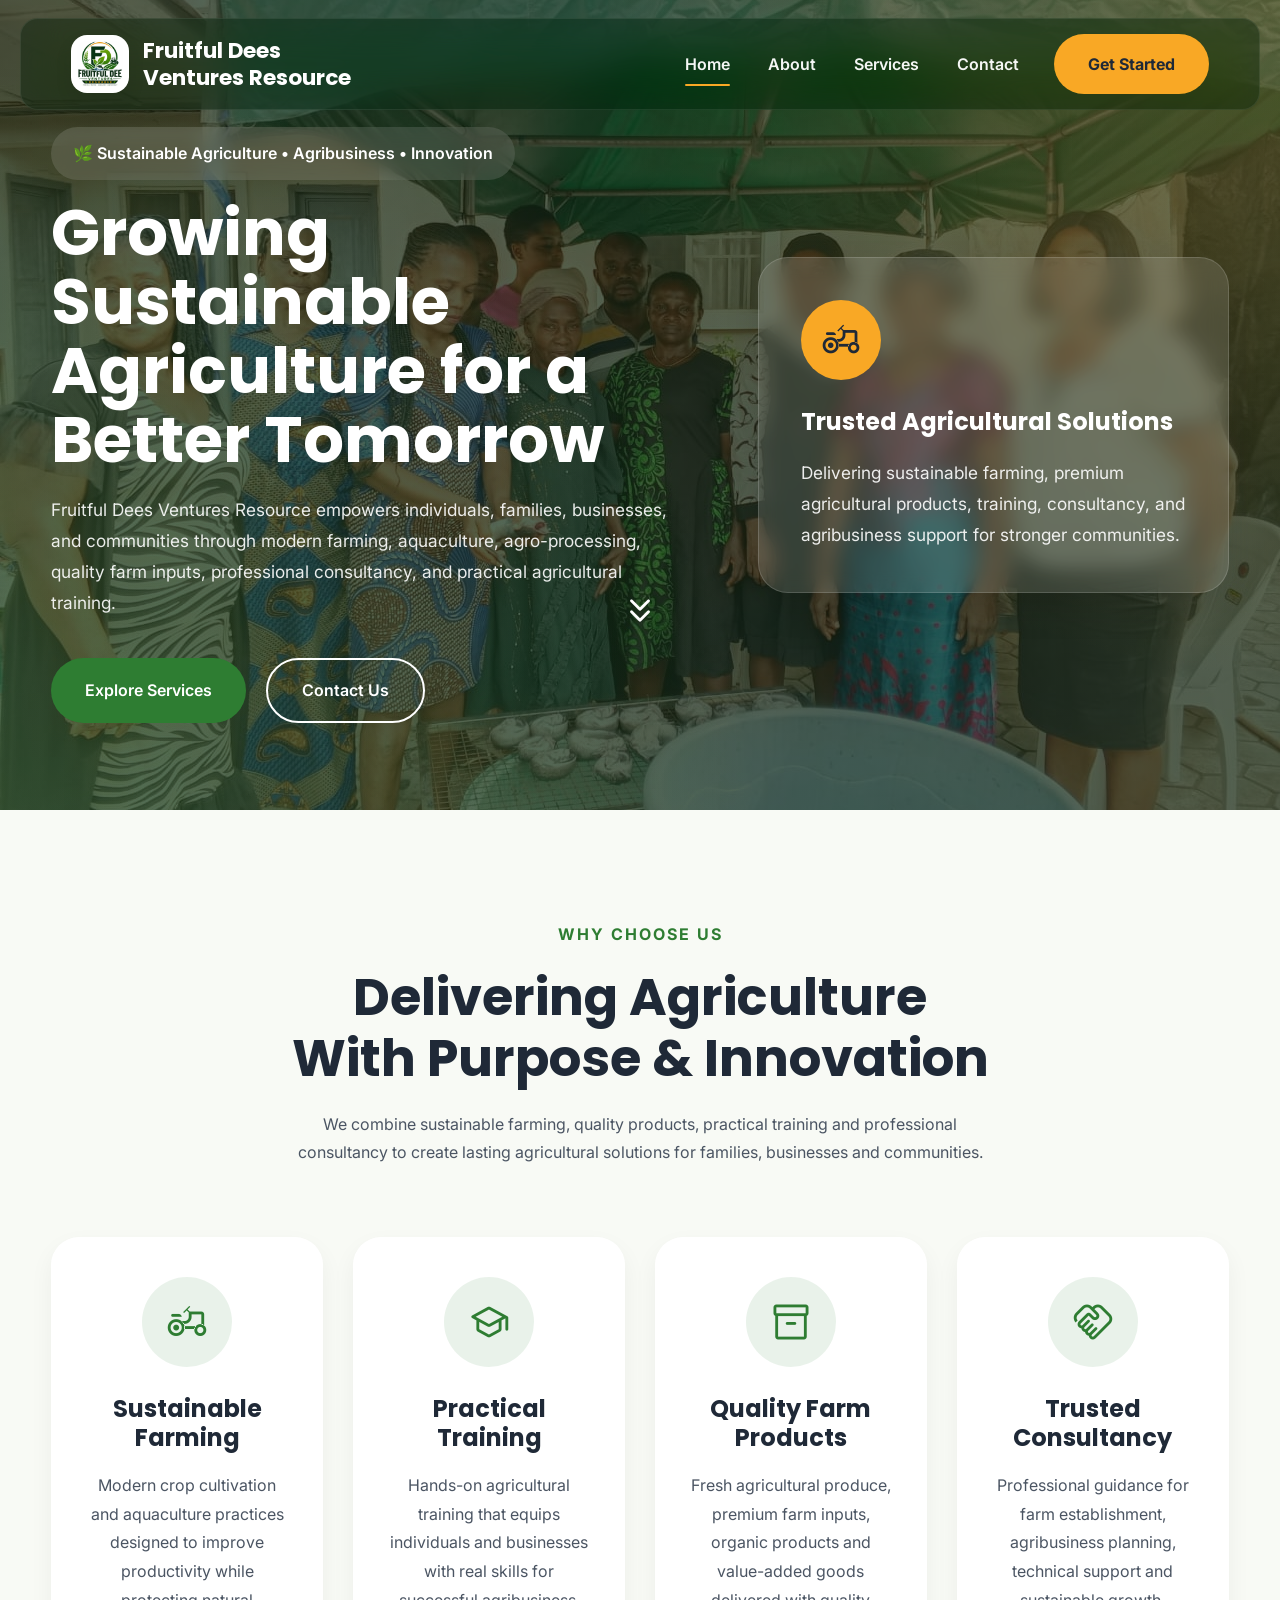
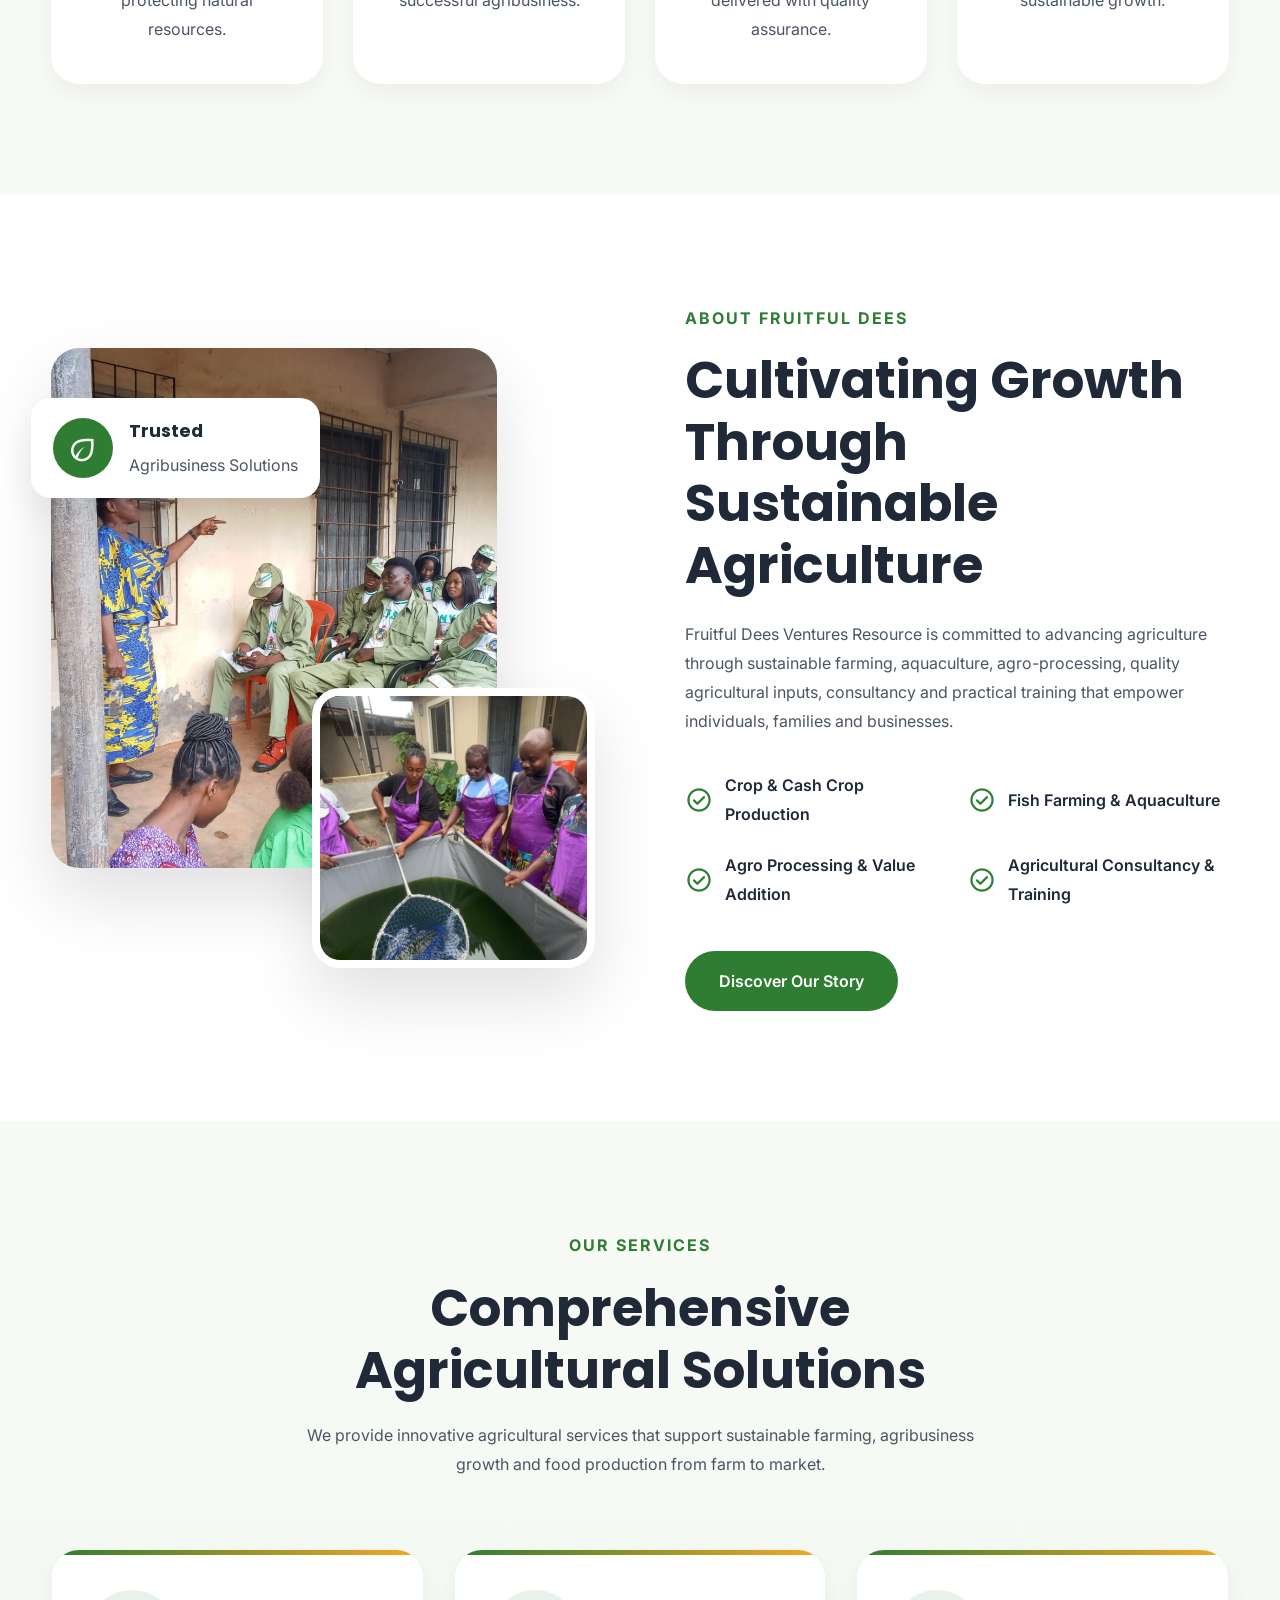
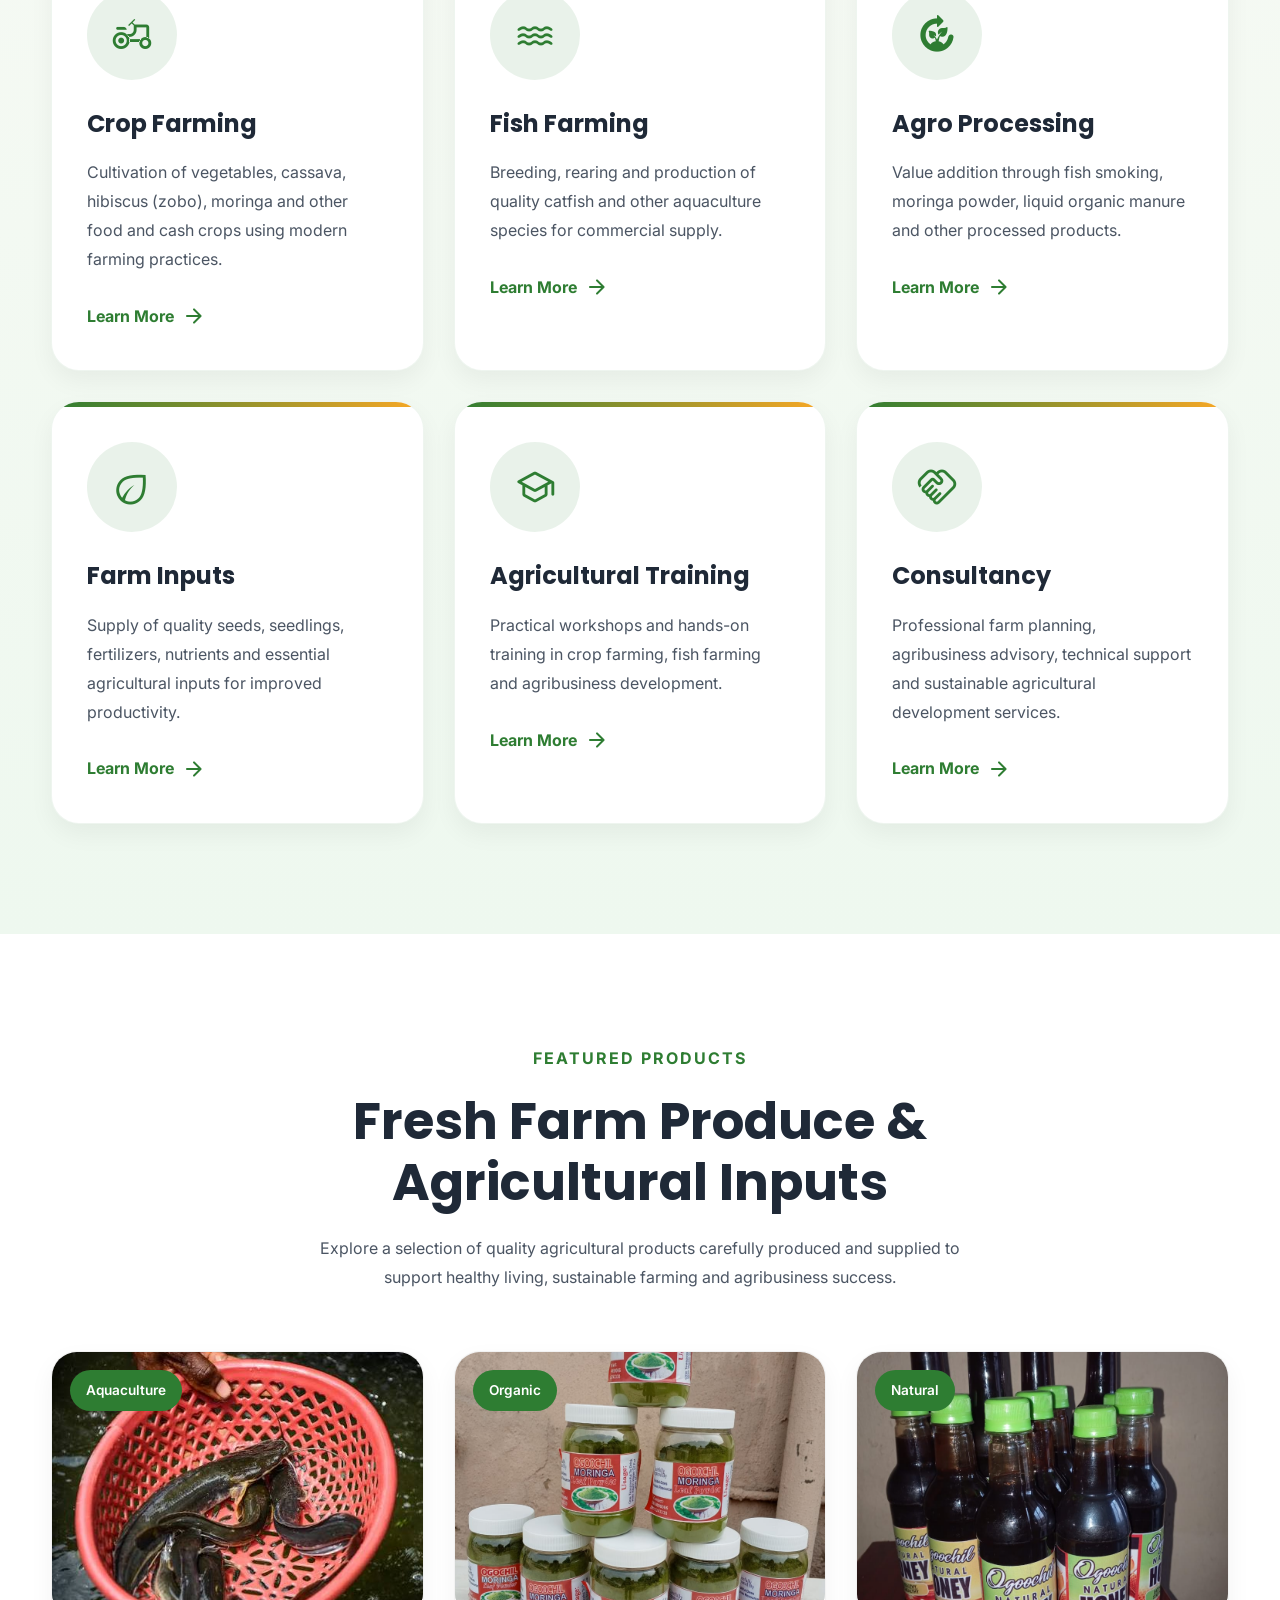
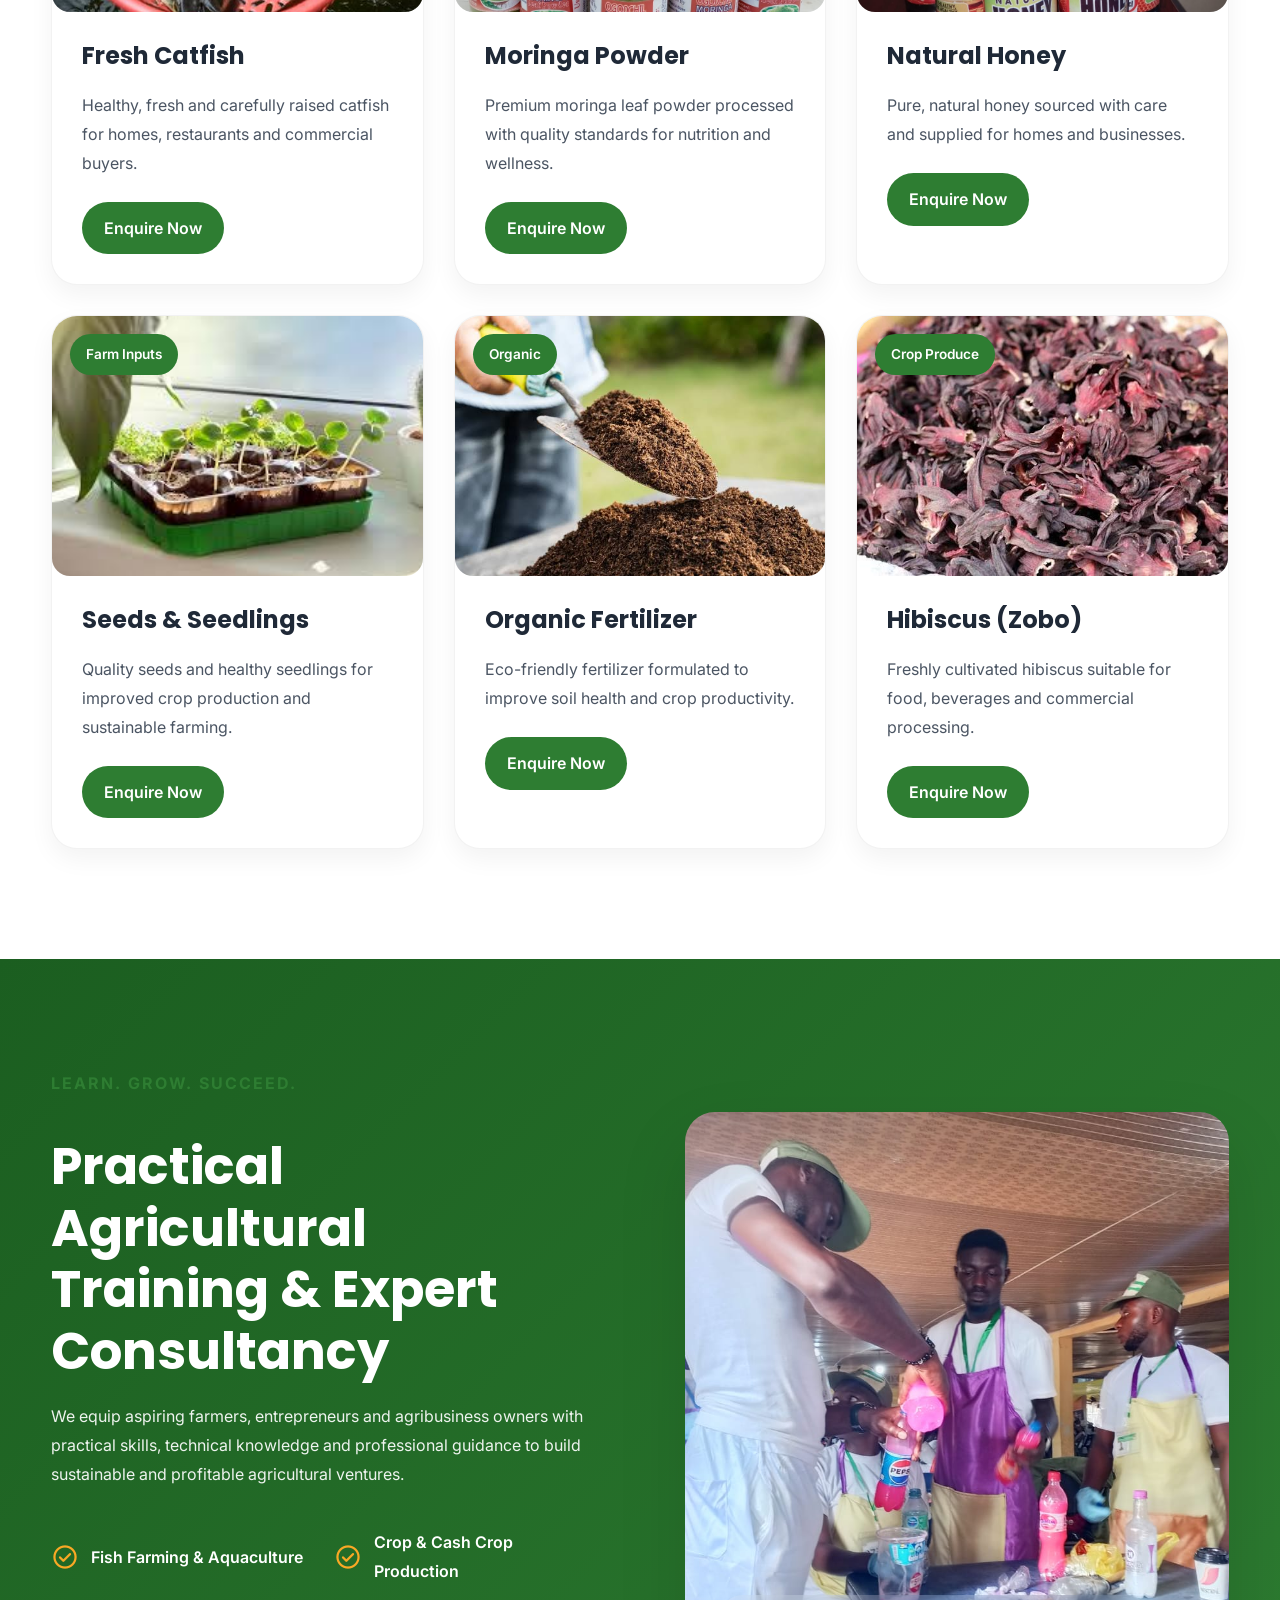
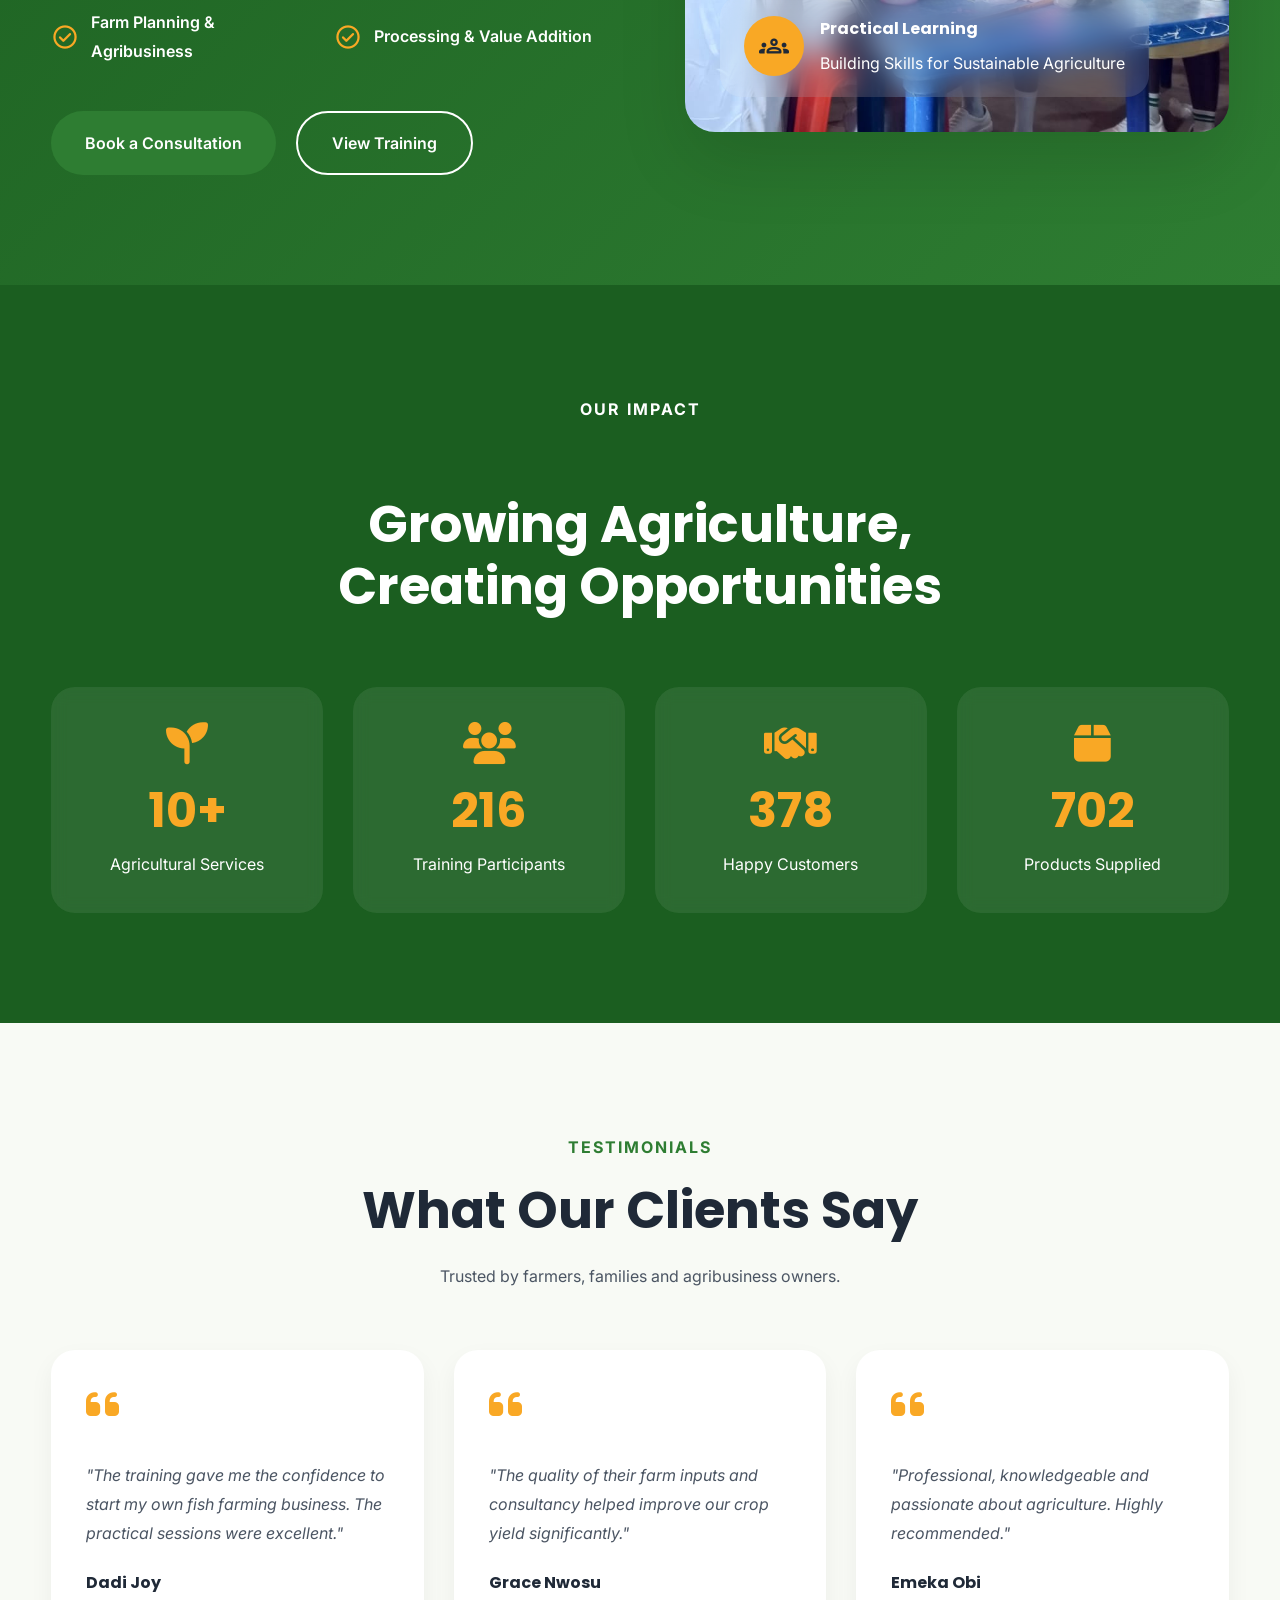
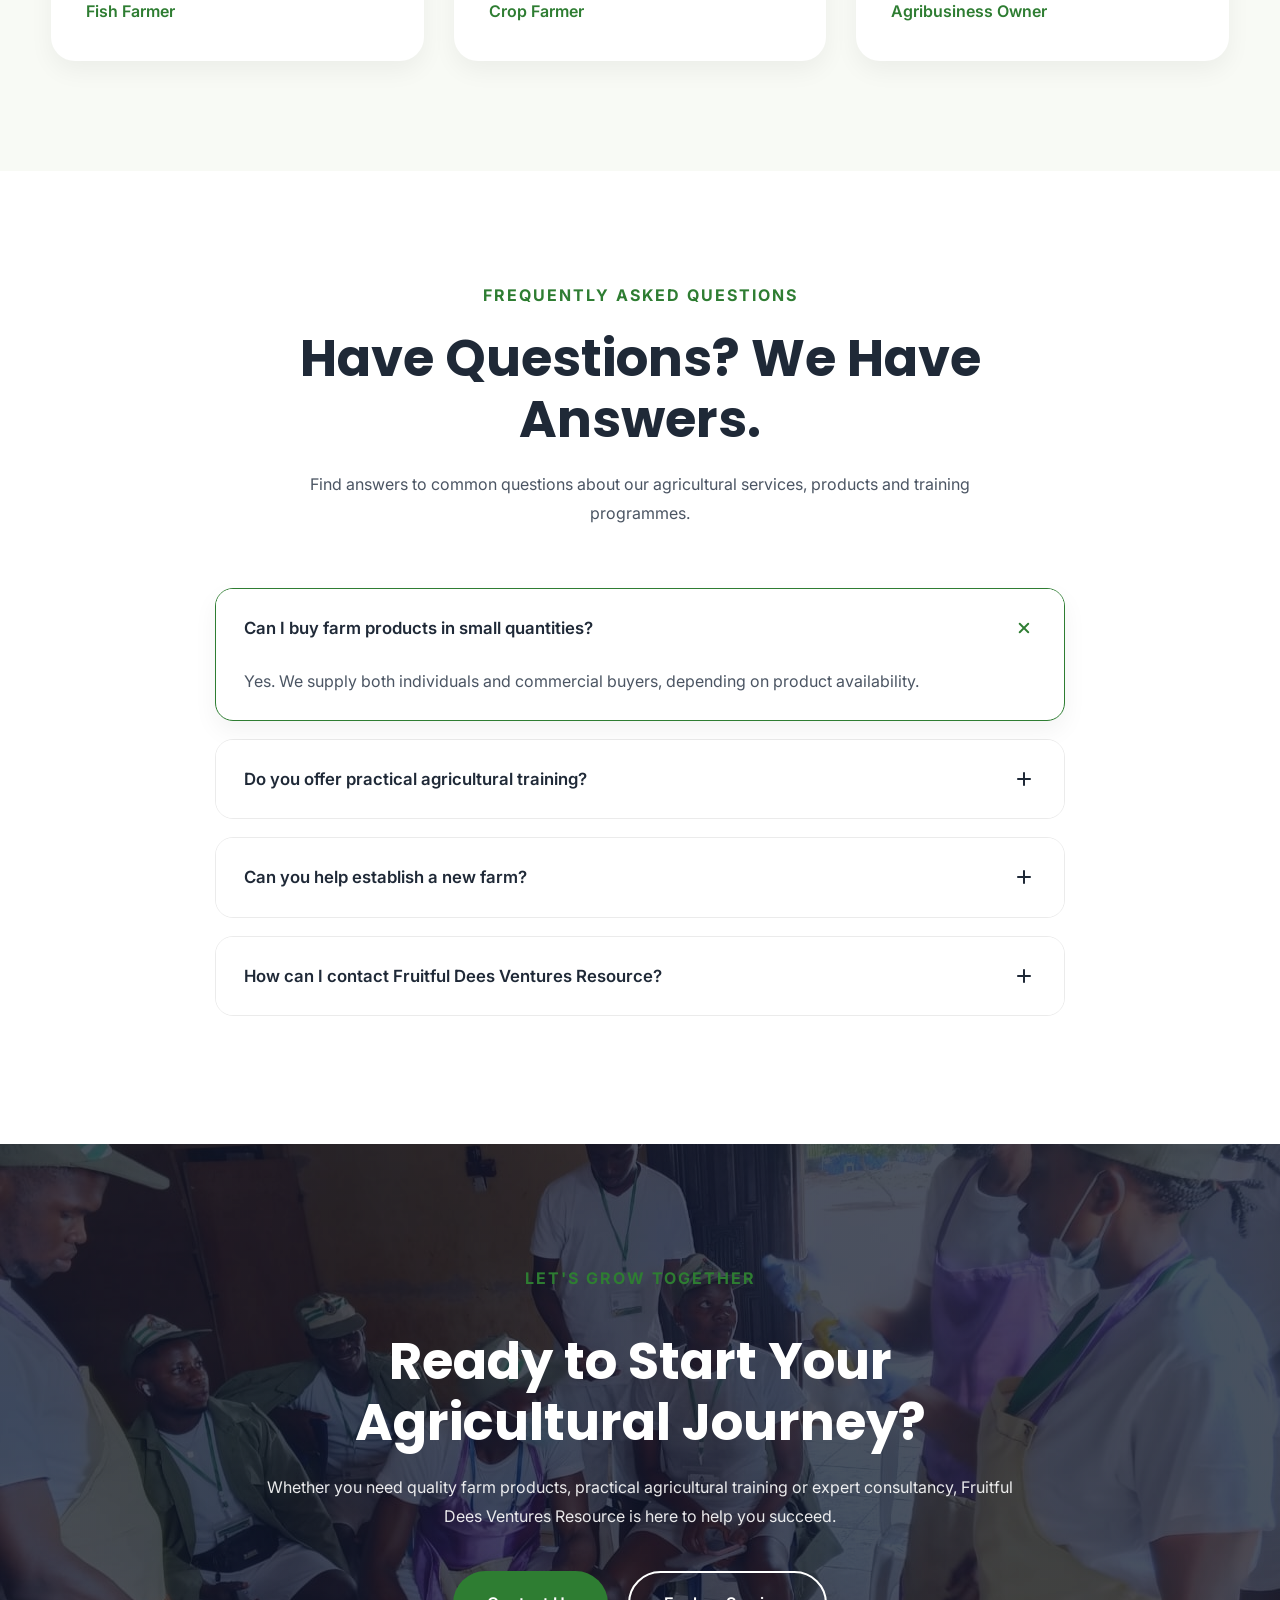
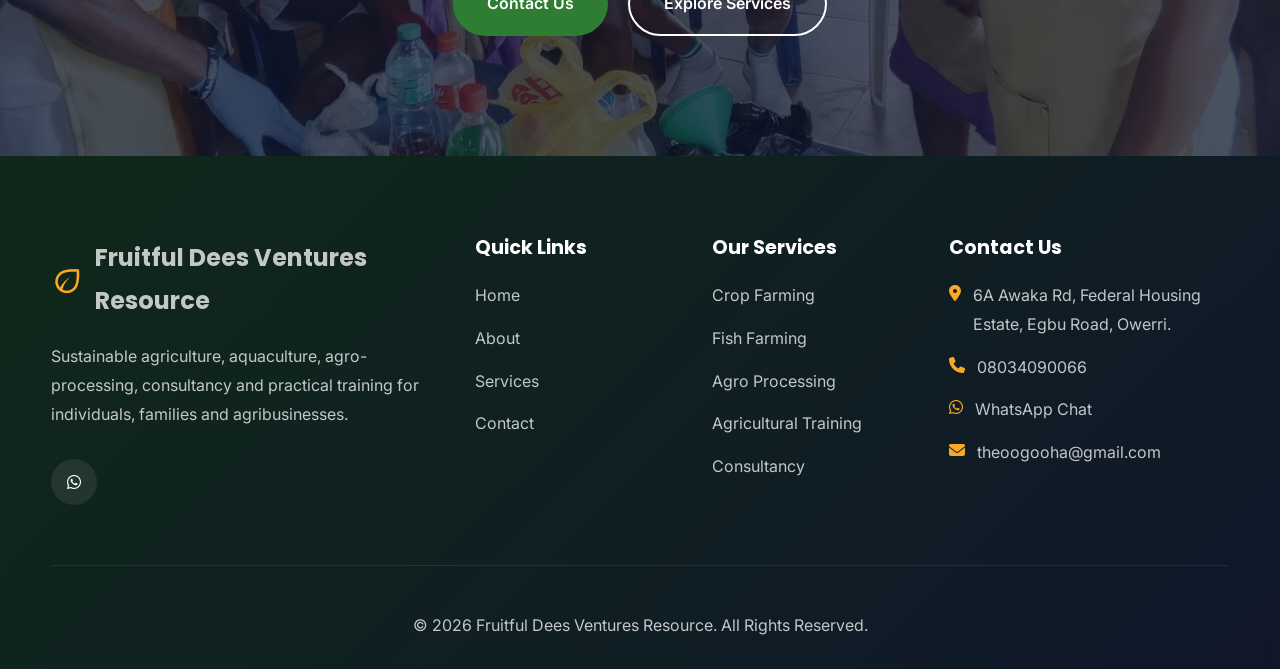
==== commit 80b16d18: "Add files via upload updated website" ====
--- a/index.html
+++ b/index.html
@@ -1532,7 +1532,7 @@
 
 <div class="testimonial-author">
 
-<h4>Chinedu Okafor</h4>
+<h4>Dadi Joy</h4>
 
 <span>Fish Farmer</span>
 
@@ -1818,20 +1818,12 @@
 
                 <div class="footer-social">
 
-                    <a href="#" aria-label="Facebook">
-
-                        <i class="fa-brands fa-facebook-f"></i>
-
-                    </a>
-
-                    <a href="#" aria-label="Instagram">
-
-                        <i class="fa-brands fa-instagram"></i>
-
-                    </a>
-
-                    <a href="https://wa.me/2348034090066"
-                    aria-label="WhatsApp">
+                  
+
+                    
+
+                    
+                    <a href="https://wa.link/9okyfu" target="_blank" aria-label="WhatsApp"  rel="noopener noreferrer">
 
                         <i class="fa-brands fa-whatsapp"></i>
 
@@ -1932,9 +1924,21 @@
 
                     <li>
 
+<i class="fab fa-whatsapp"></i>
+
+<a href="https://wa.link/9okyfu" target="_blank" rel="noopener noreferrer">
+
+WhatsApp Chat
+
+</a>
+
+</li>
+
+                    <li>
+
                         <i class="fa-solid fa-envelope"></i>
 
-                        <a href="mailto:theoogooha@gmail.com">
+                        <a href="mailto:theoogooha@gmail.com?subject=Website%20Enquiry&body=Hello%20Fruitful%20Dees">
 
                             theoogooha@gmail.com
 
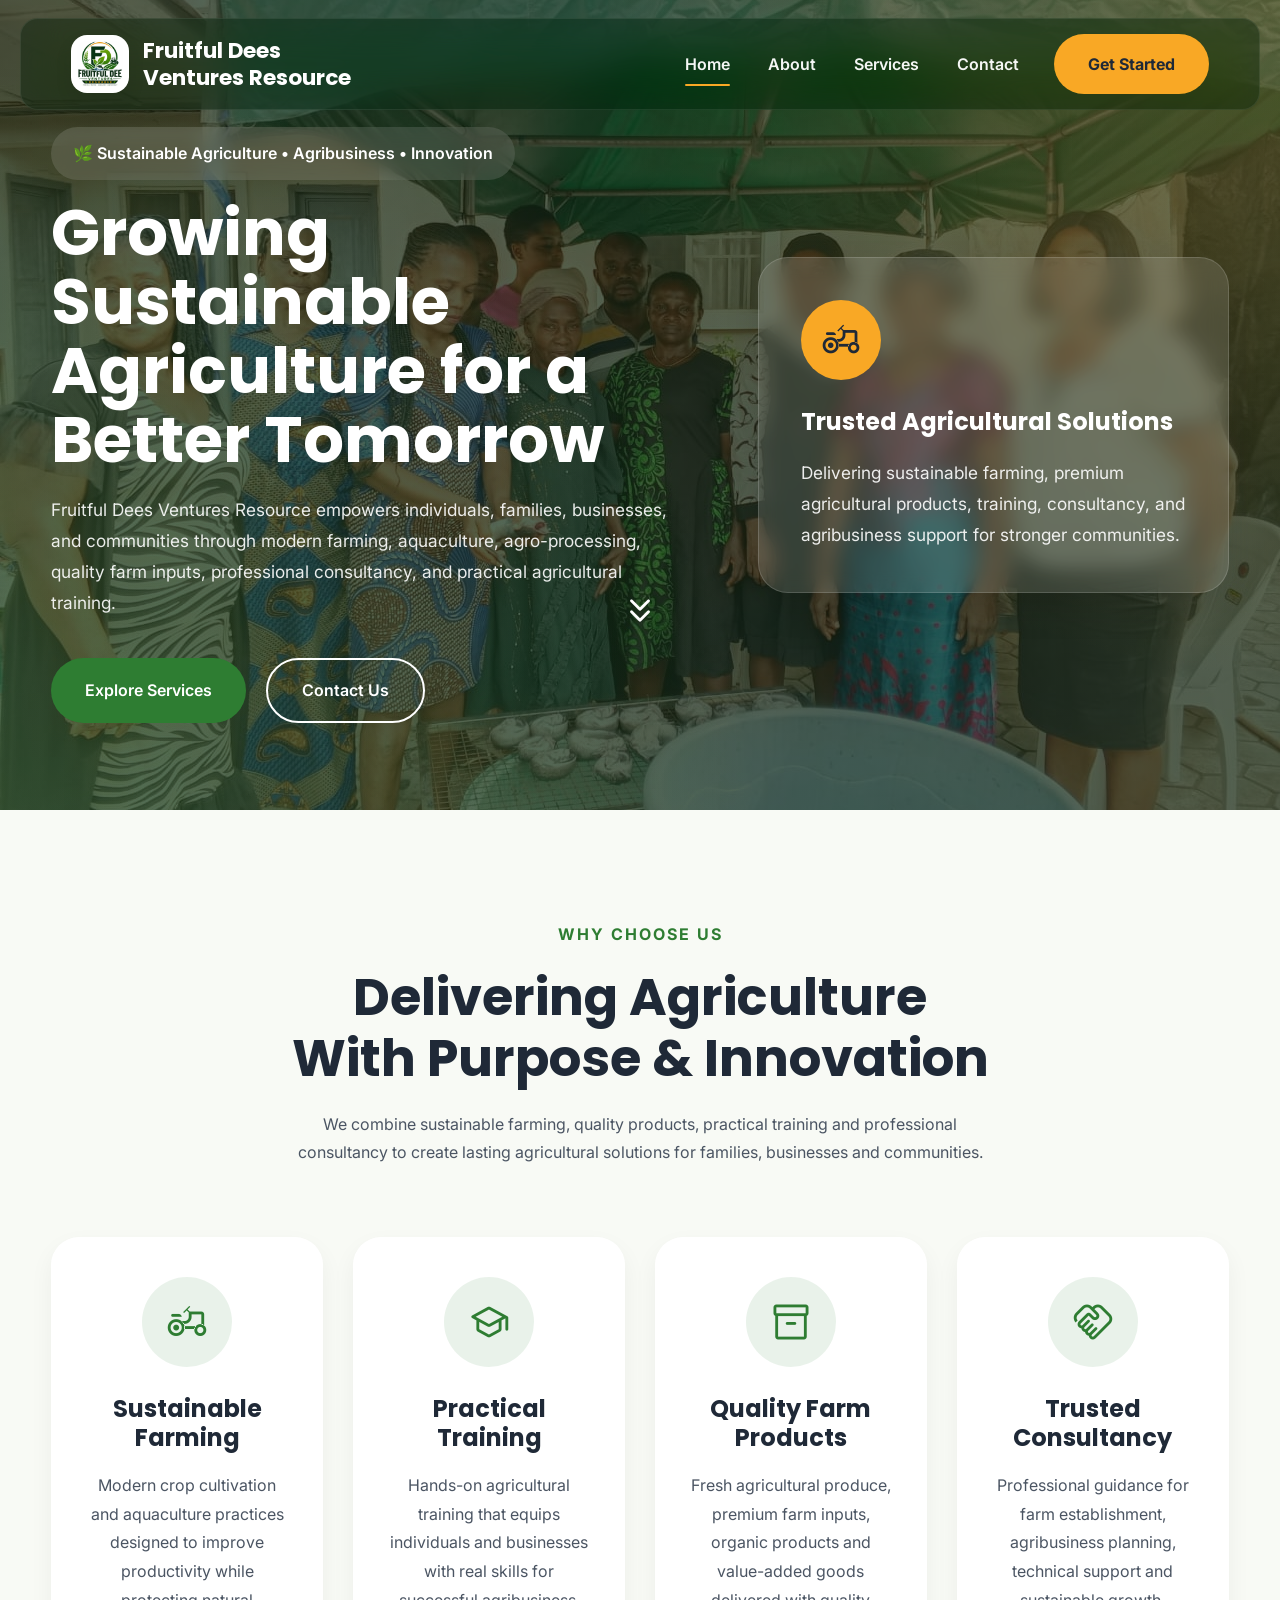
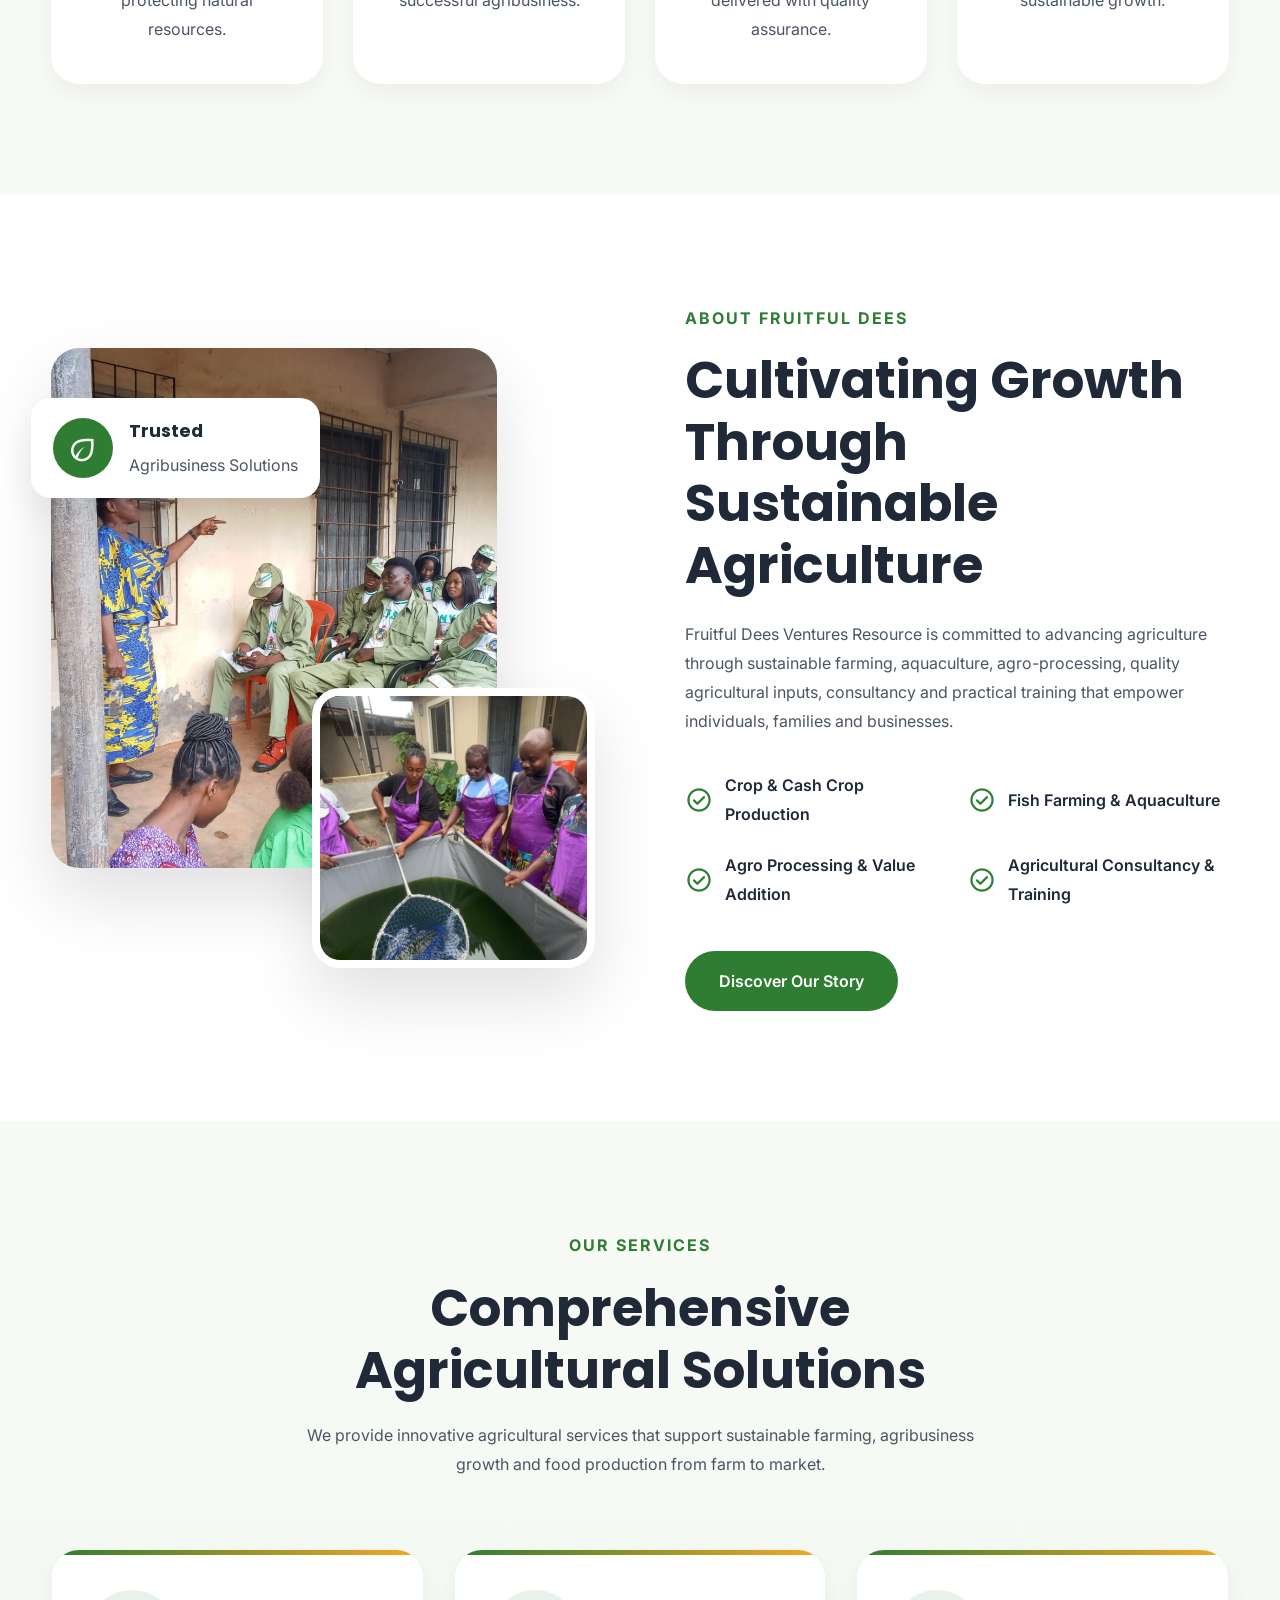
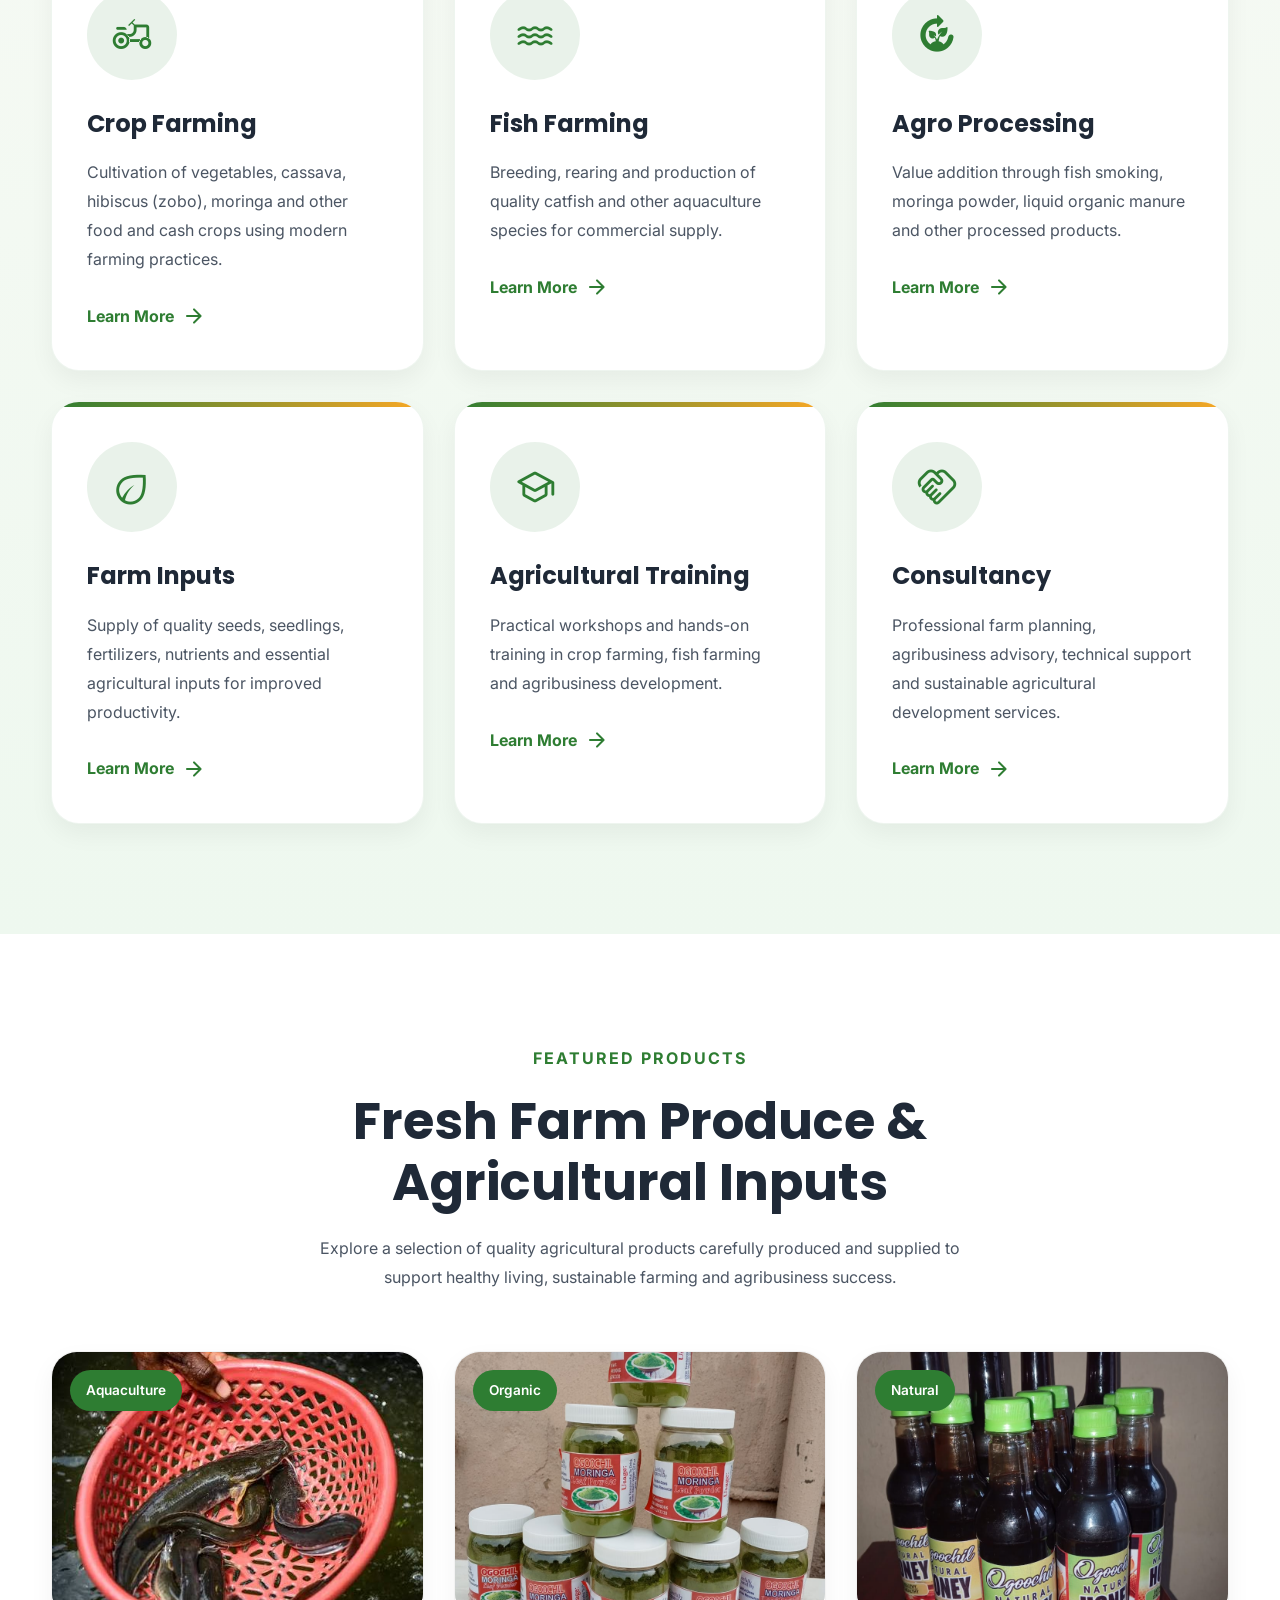
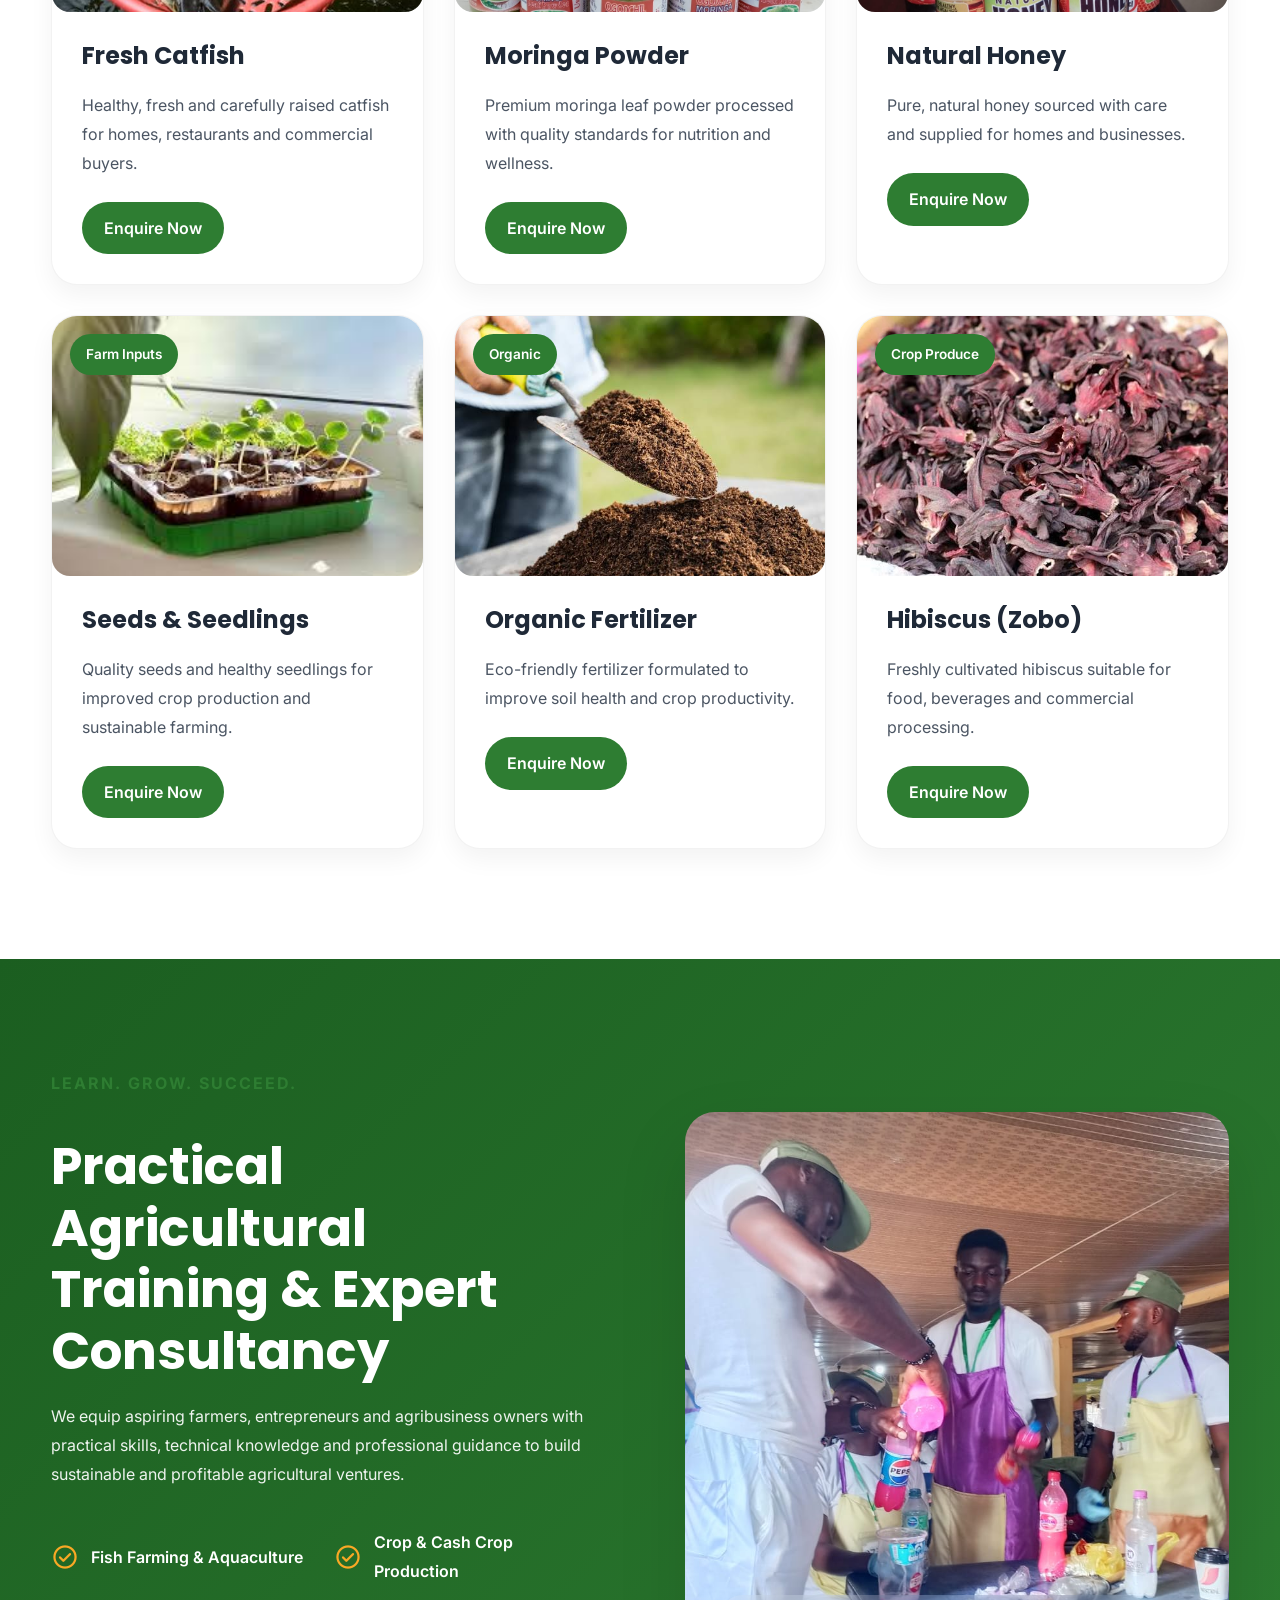
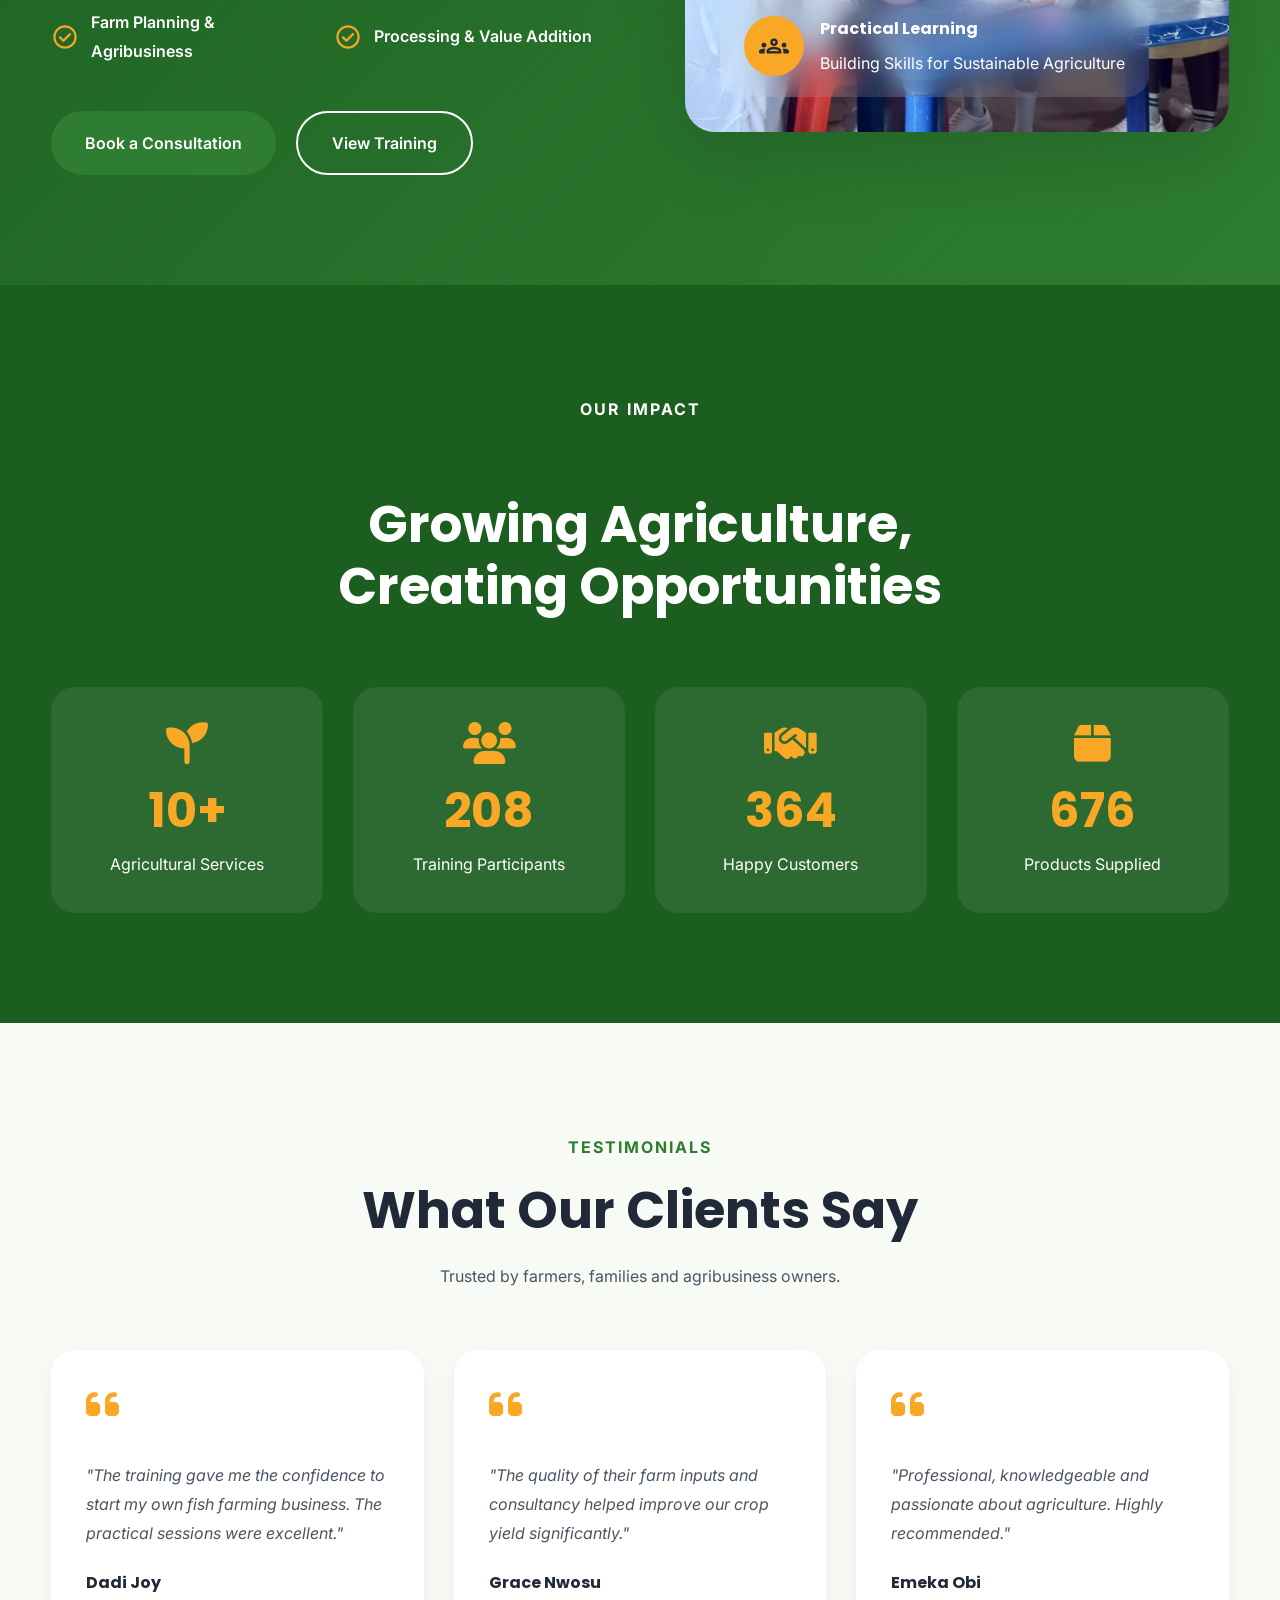
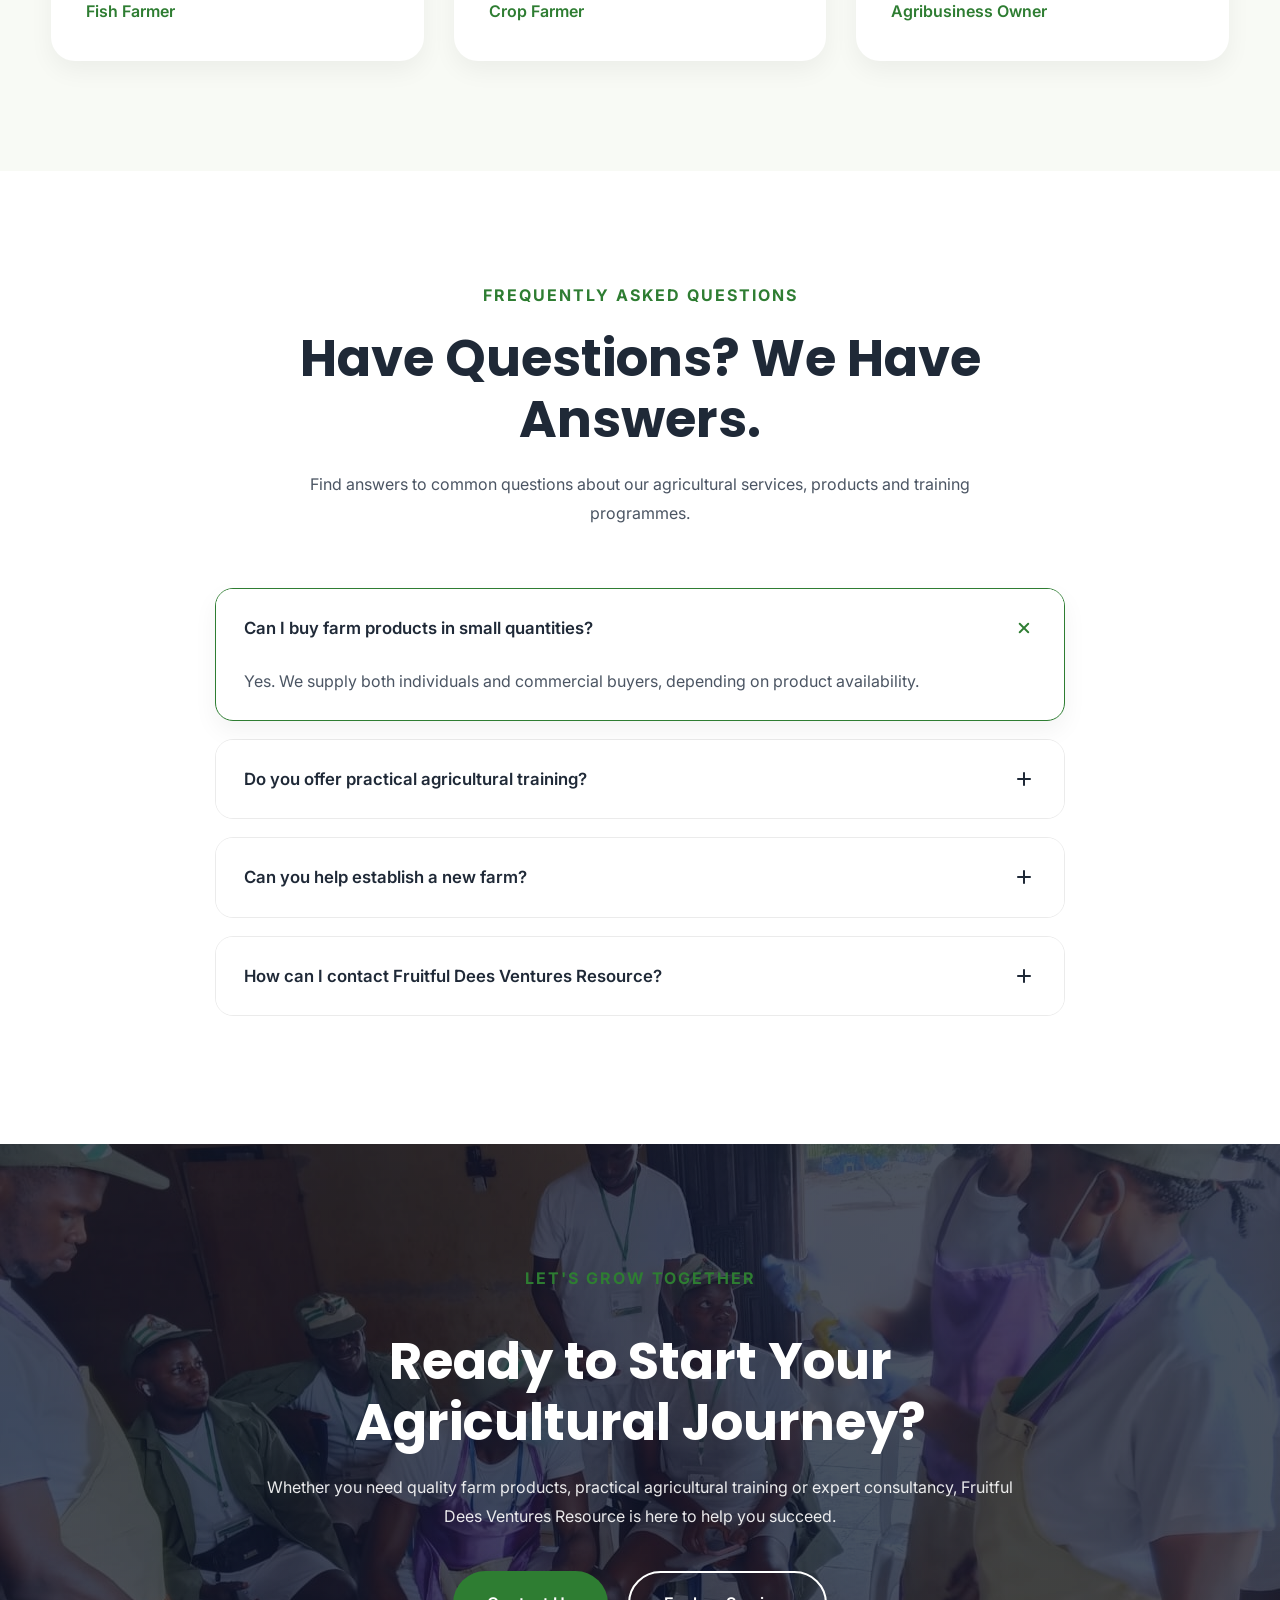
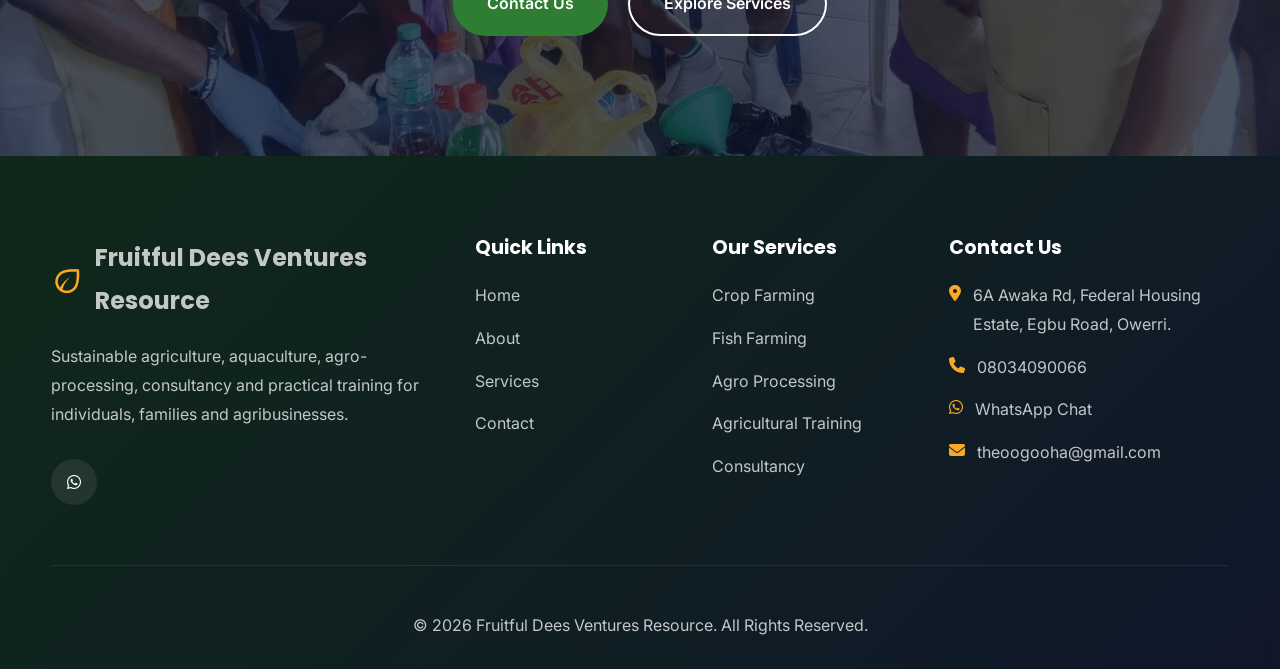
==== commit 26b389bc: "Add files via upload updated preview" ====
--- a/index.html
+++ b/index.html
@@ -34,7 +34,7 @@
     ===================================================-->
 
     <link rel="canonical"
-        href="https://www.fruitfuldees.com/">
+        href="https://fruitful-dees-ventures-resource.vercel.app/">
 
     <!--==================================================
     FAVICON
@@ -45,7 +45,7 @@
         href="images/favicon/favicon.webp">
 
     <link rel="apple-touch-icon"
-        href="images/favicon/apple-touch-icon.png">
+        href="images/favicon/favicon.webp">
 
     <!--==================================================
     OPEN GRAPH
@@ -61,10 +61,10 @@
         content="Quality farming, aquaculture, consultancy, training and trusted agricultural products in Nigeria.">
 
     <meta property="og:image"
-        content="images/hero/og-image.jpg">
+        content="https://fruitful-dees-ventures-resource.vercel.app/preview/web-preview.webp">
 
     <meta property="og:url"
-        content="https://www.fruitfuldees.com/">
+        content="https://fruitful-dees-ventures-resource.vercel.app/">
 
     <meta property="og:site_name"
         content="Fruitful Dees Ventures Resource">
@@ -83,7 +83,8 @@
         content="Quality farming, aquaculture, consultancy, training and trusted agricultural products in Nigeria.">
 
     <meta name="twitter:image"
-        content="images/hero/og-image.jpg">
+        content="https://fruitful-dees-ventures-resource.vercel.app/preview/web-preview.webp">
+    <meta name="twitter:url" content="https://fruitful-dees-ventures-resource.vercel.app/">
 
     <!--==================================================
     GOOGLE FONTS
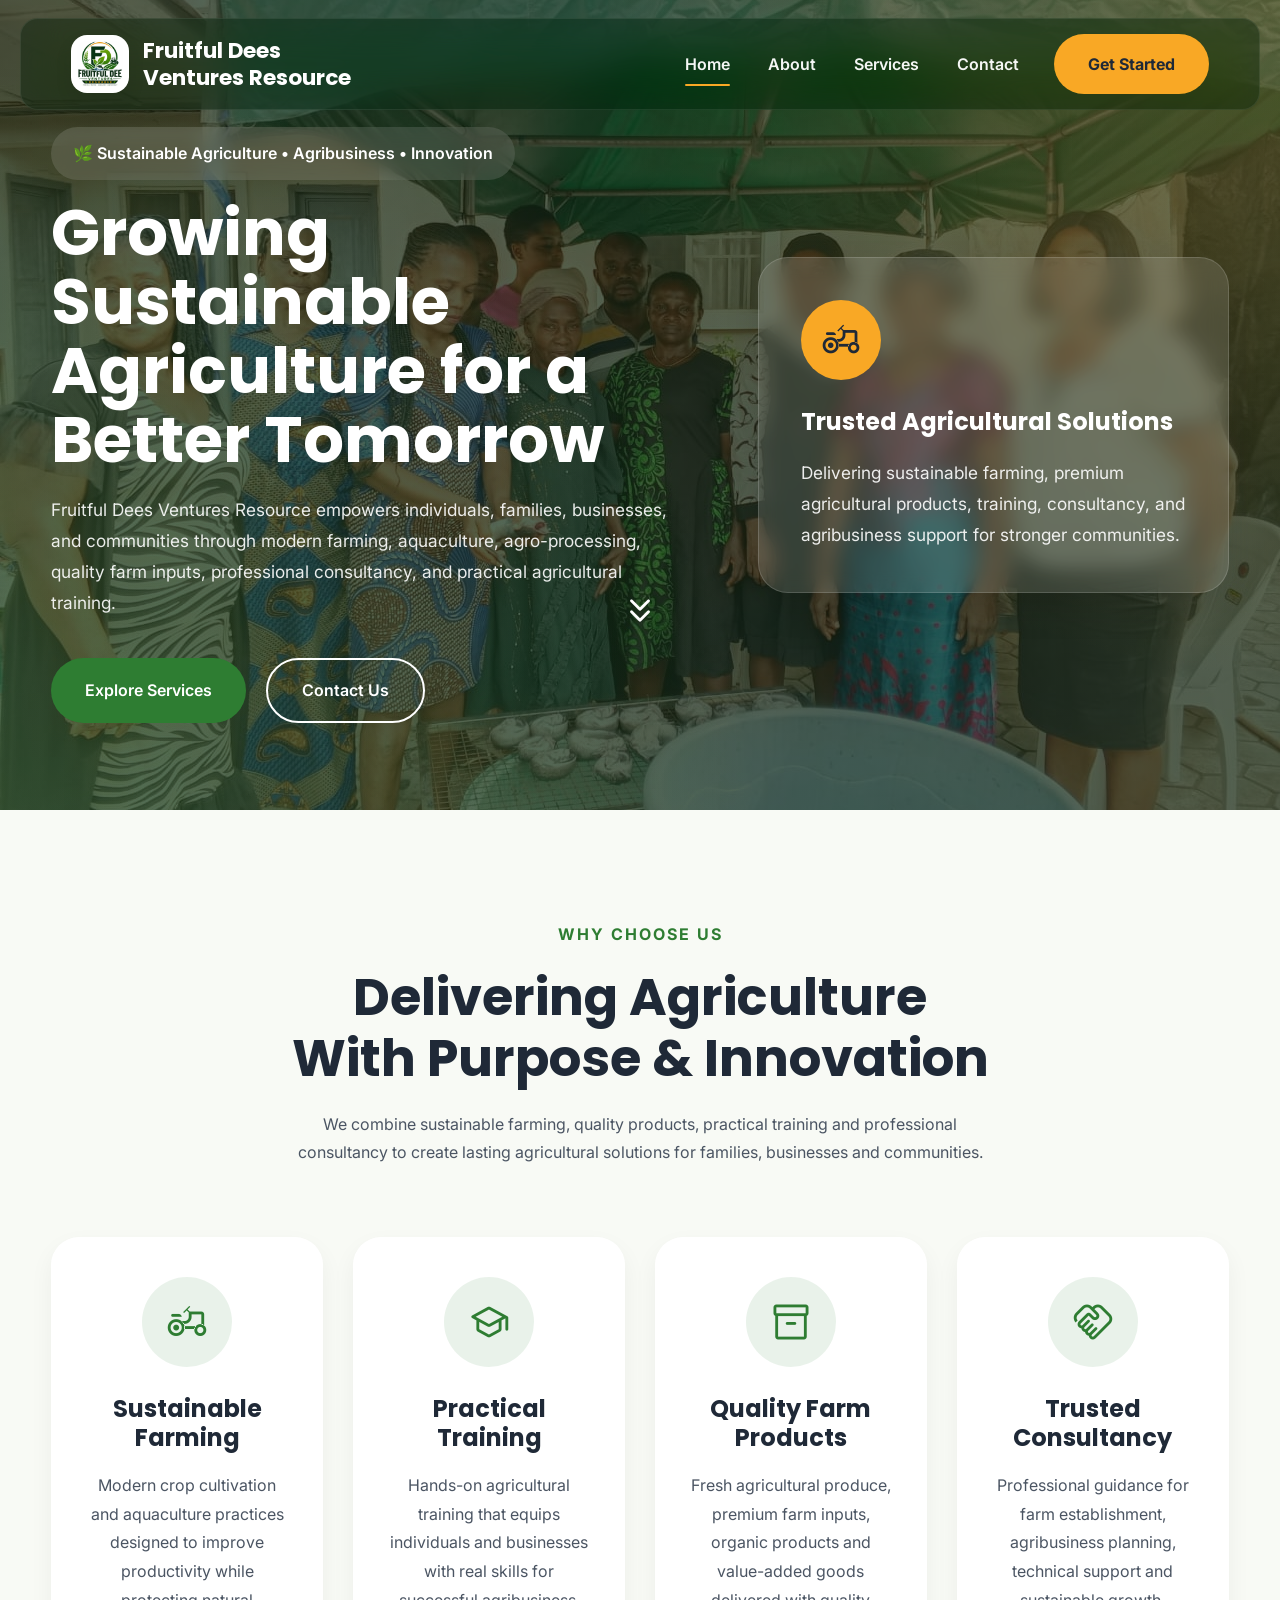
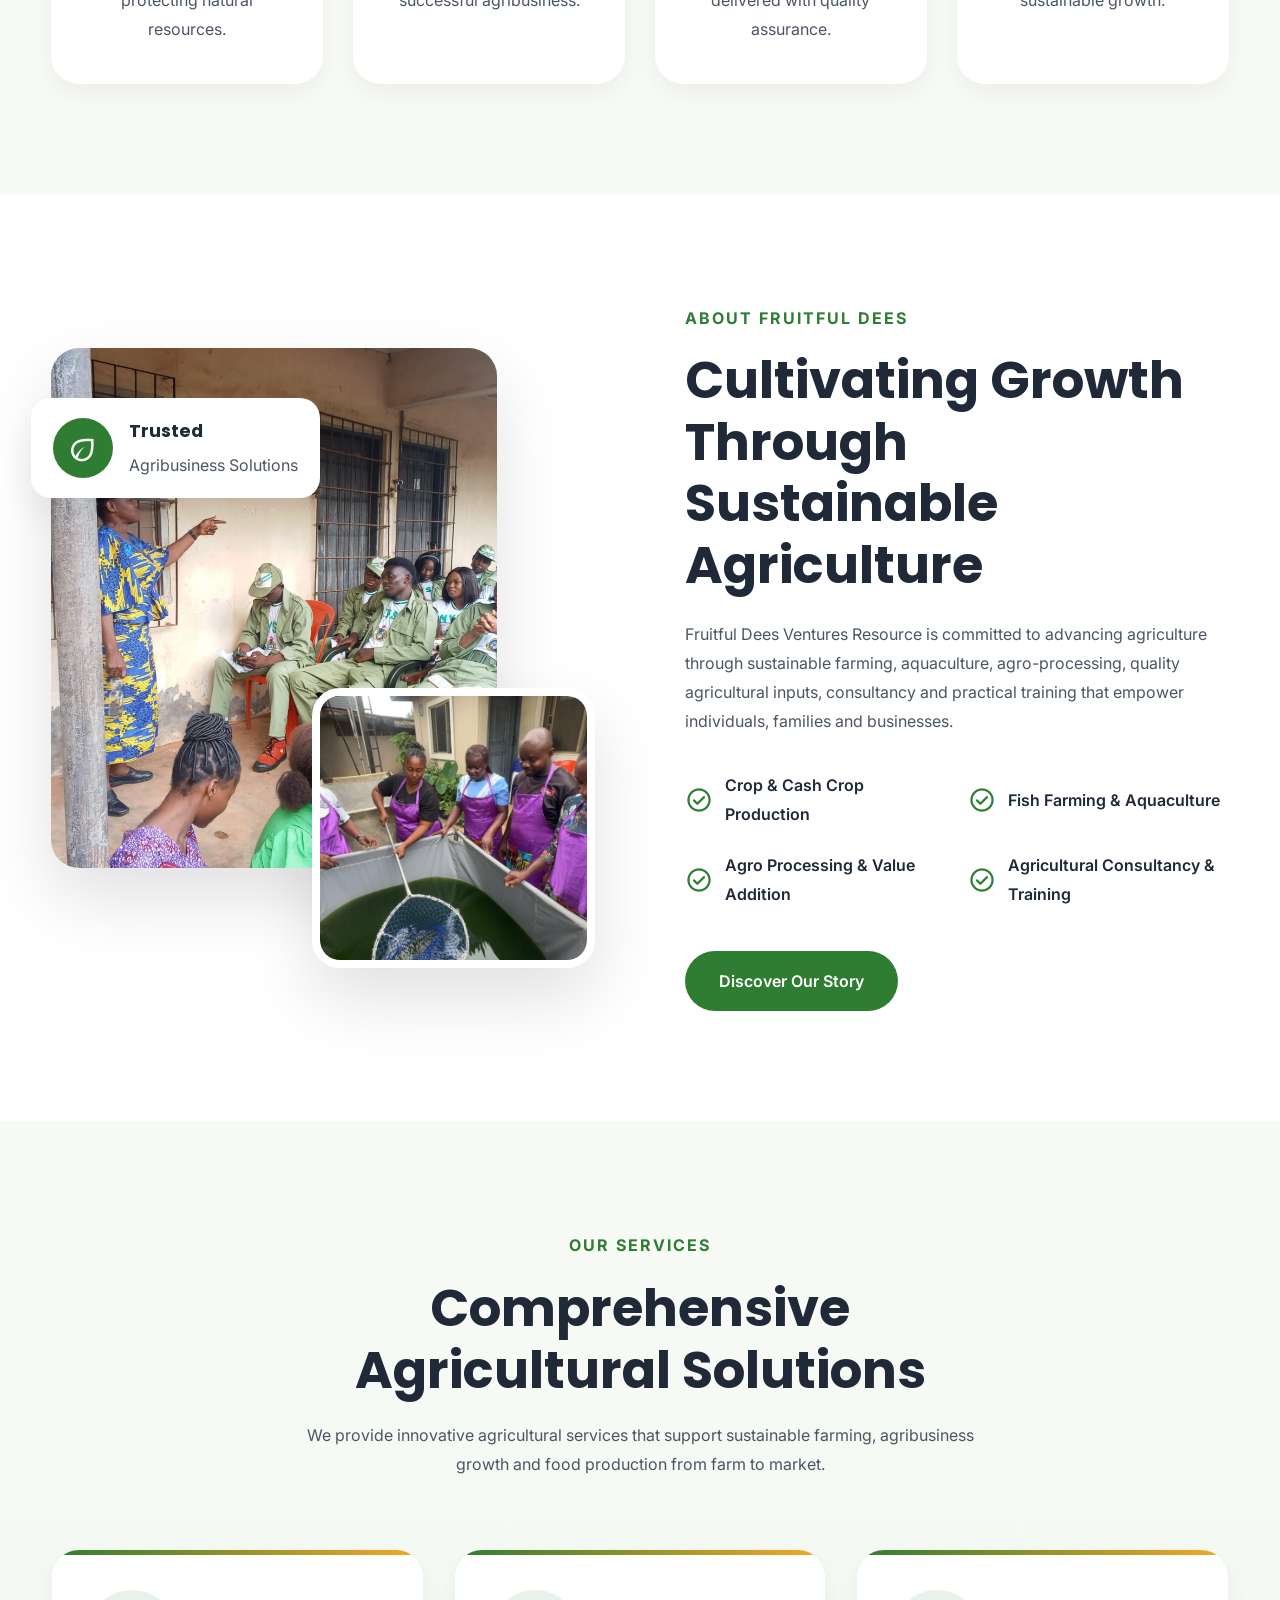
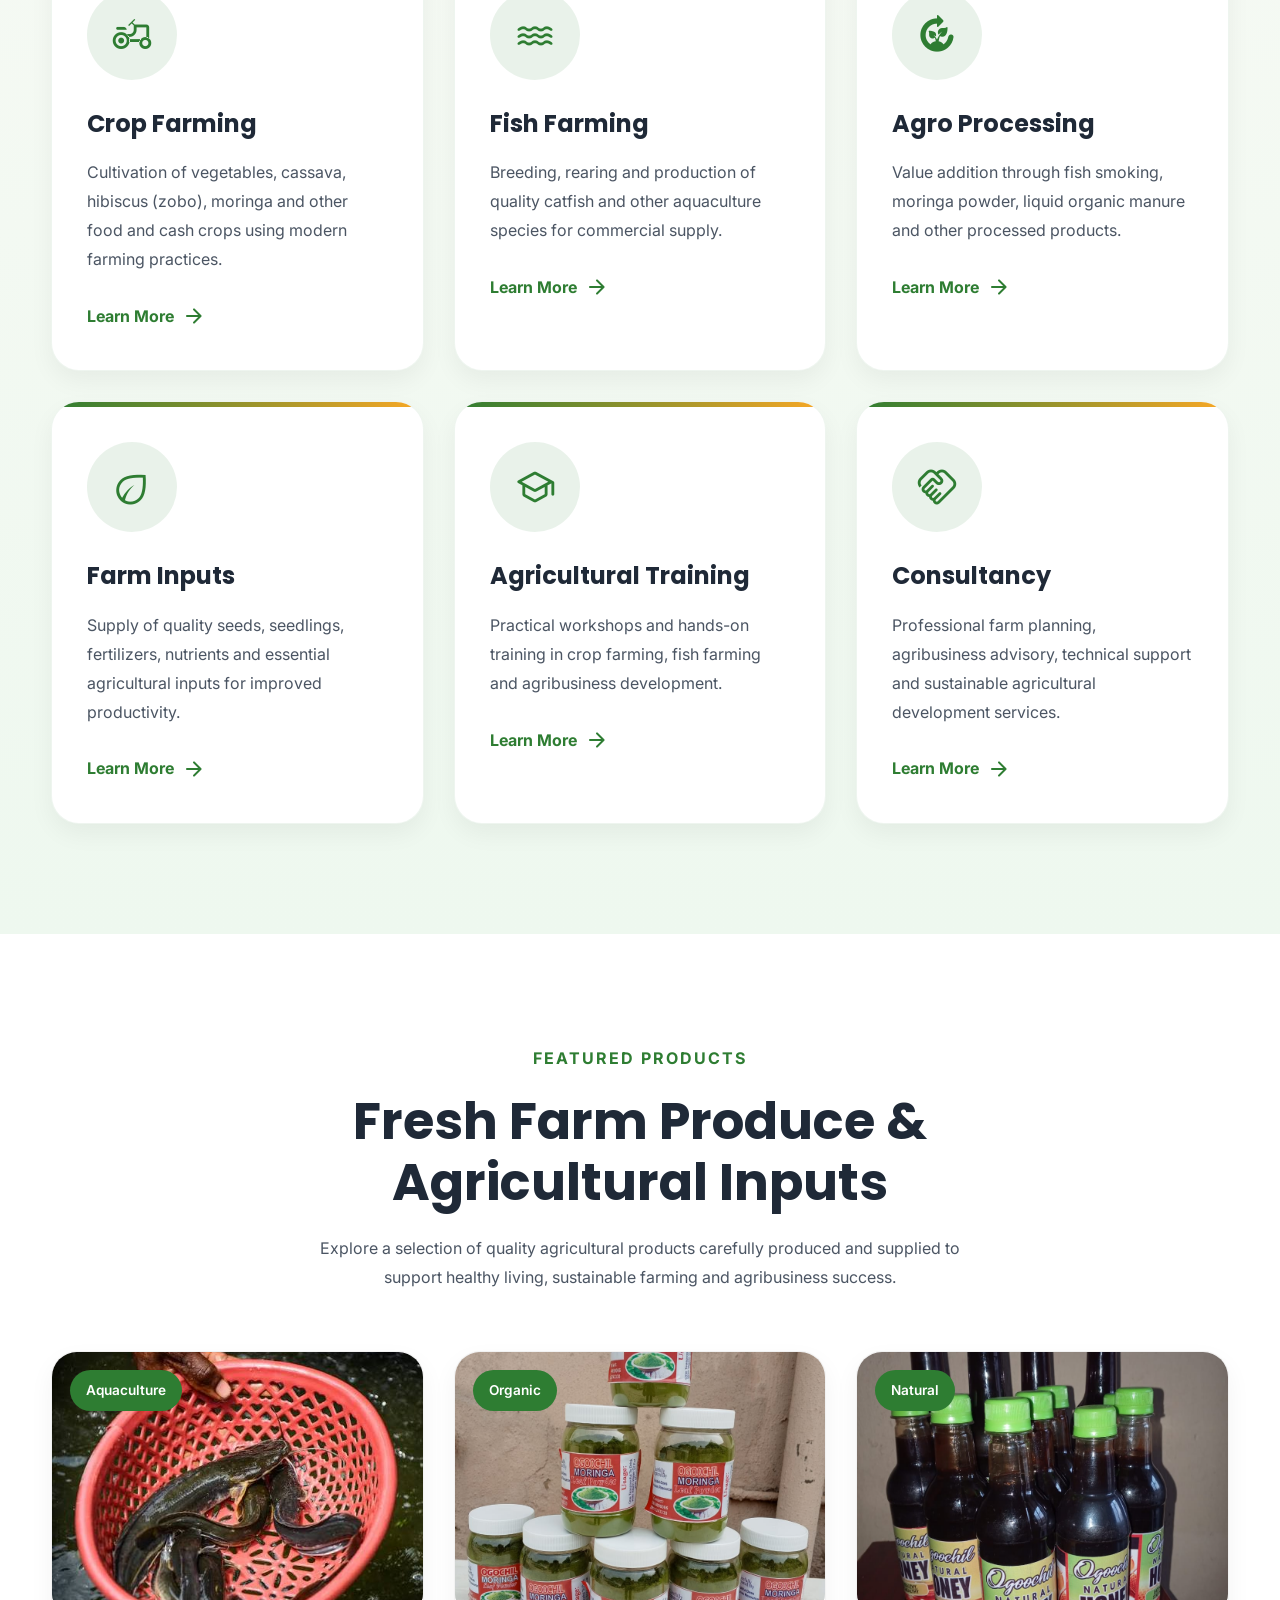
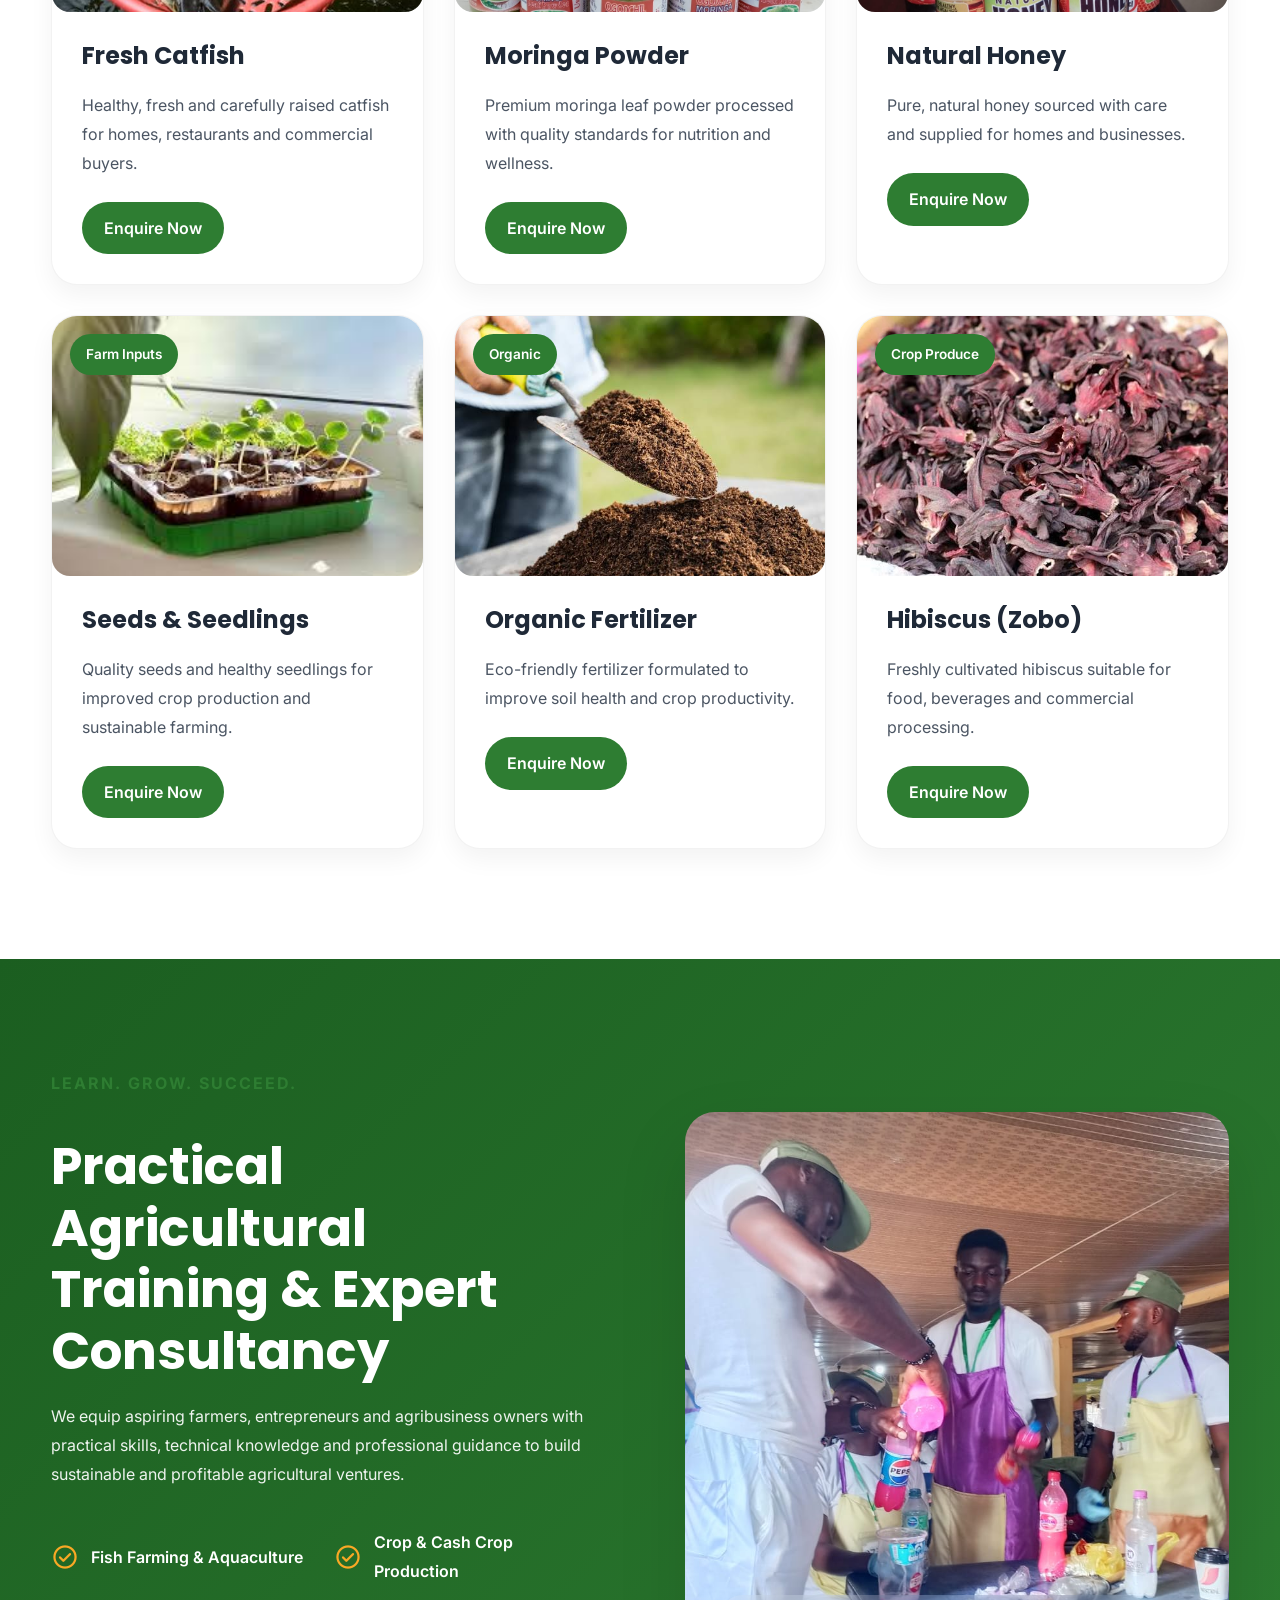
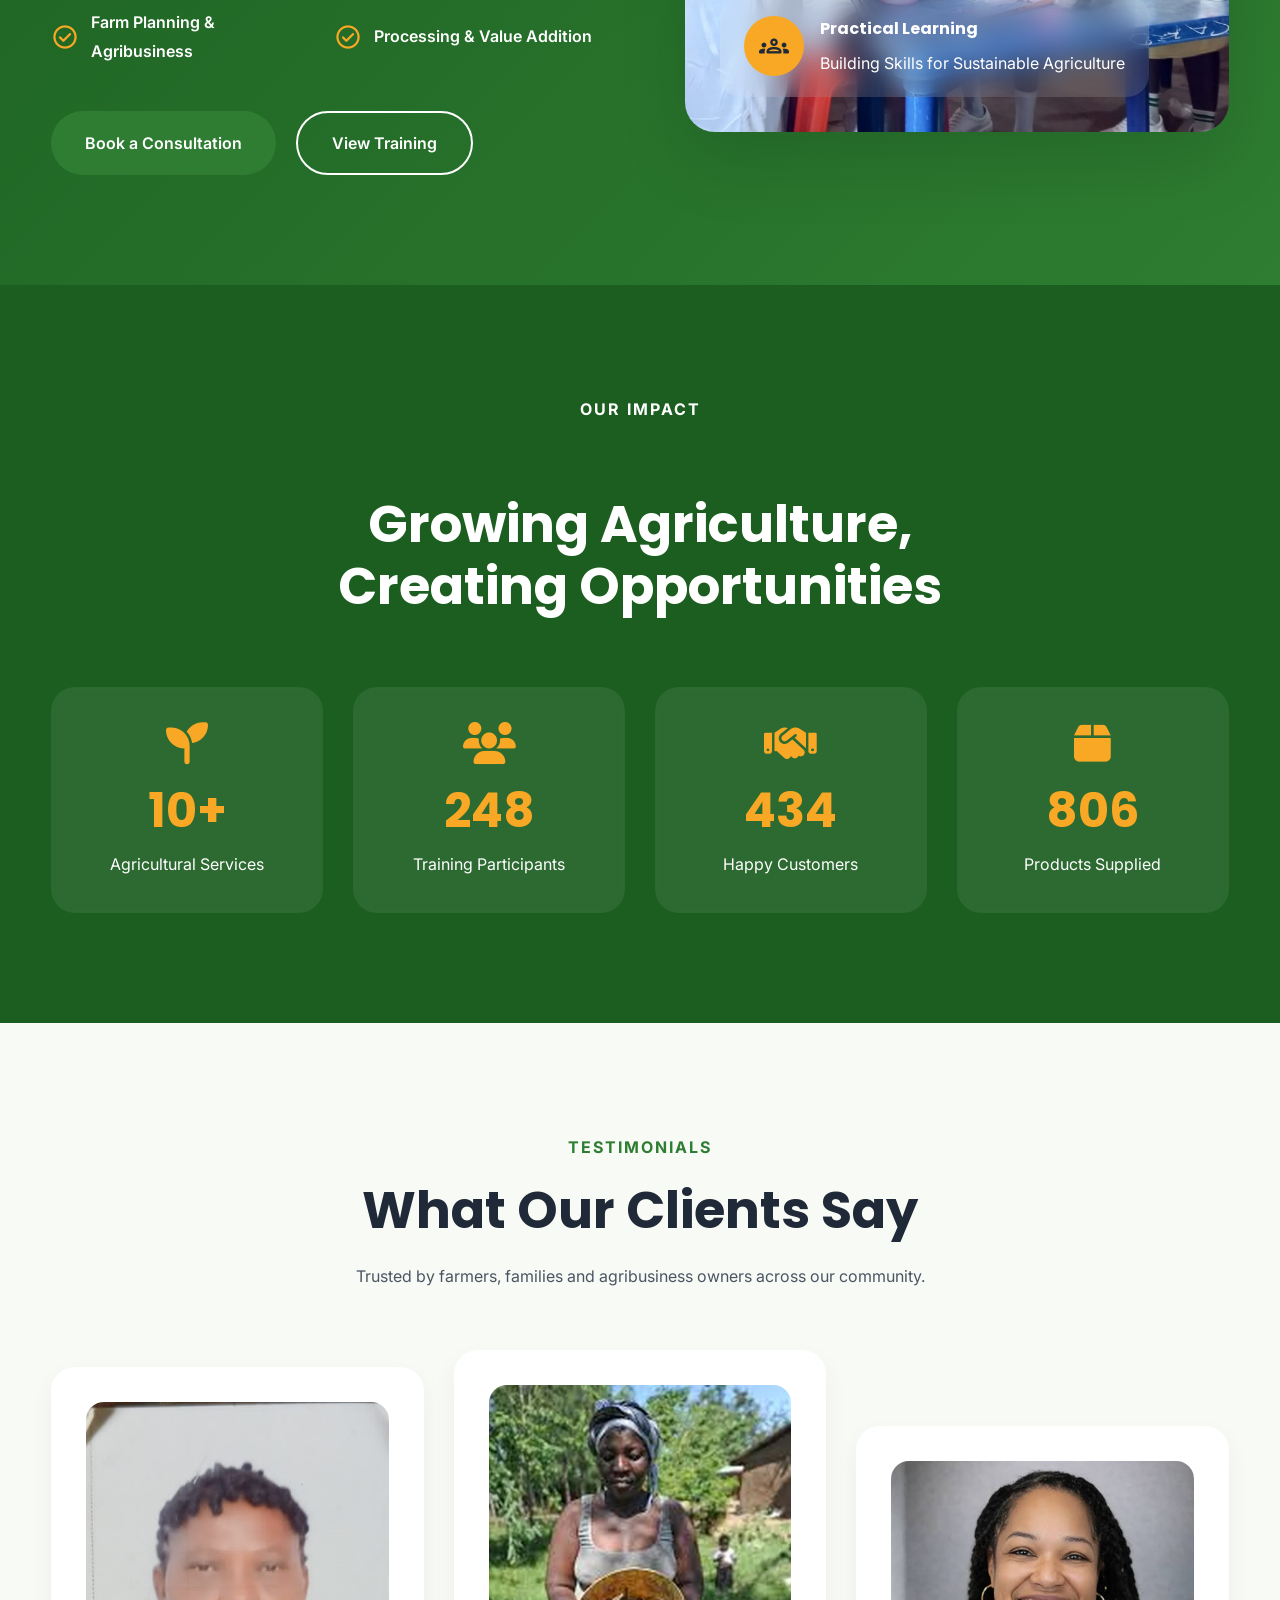
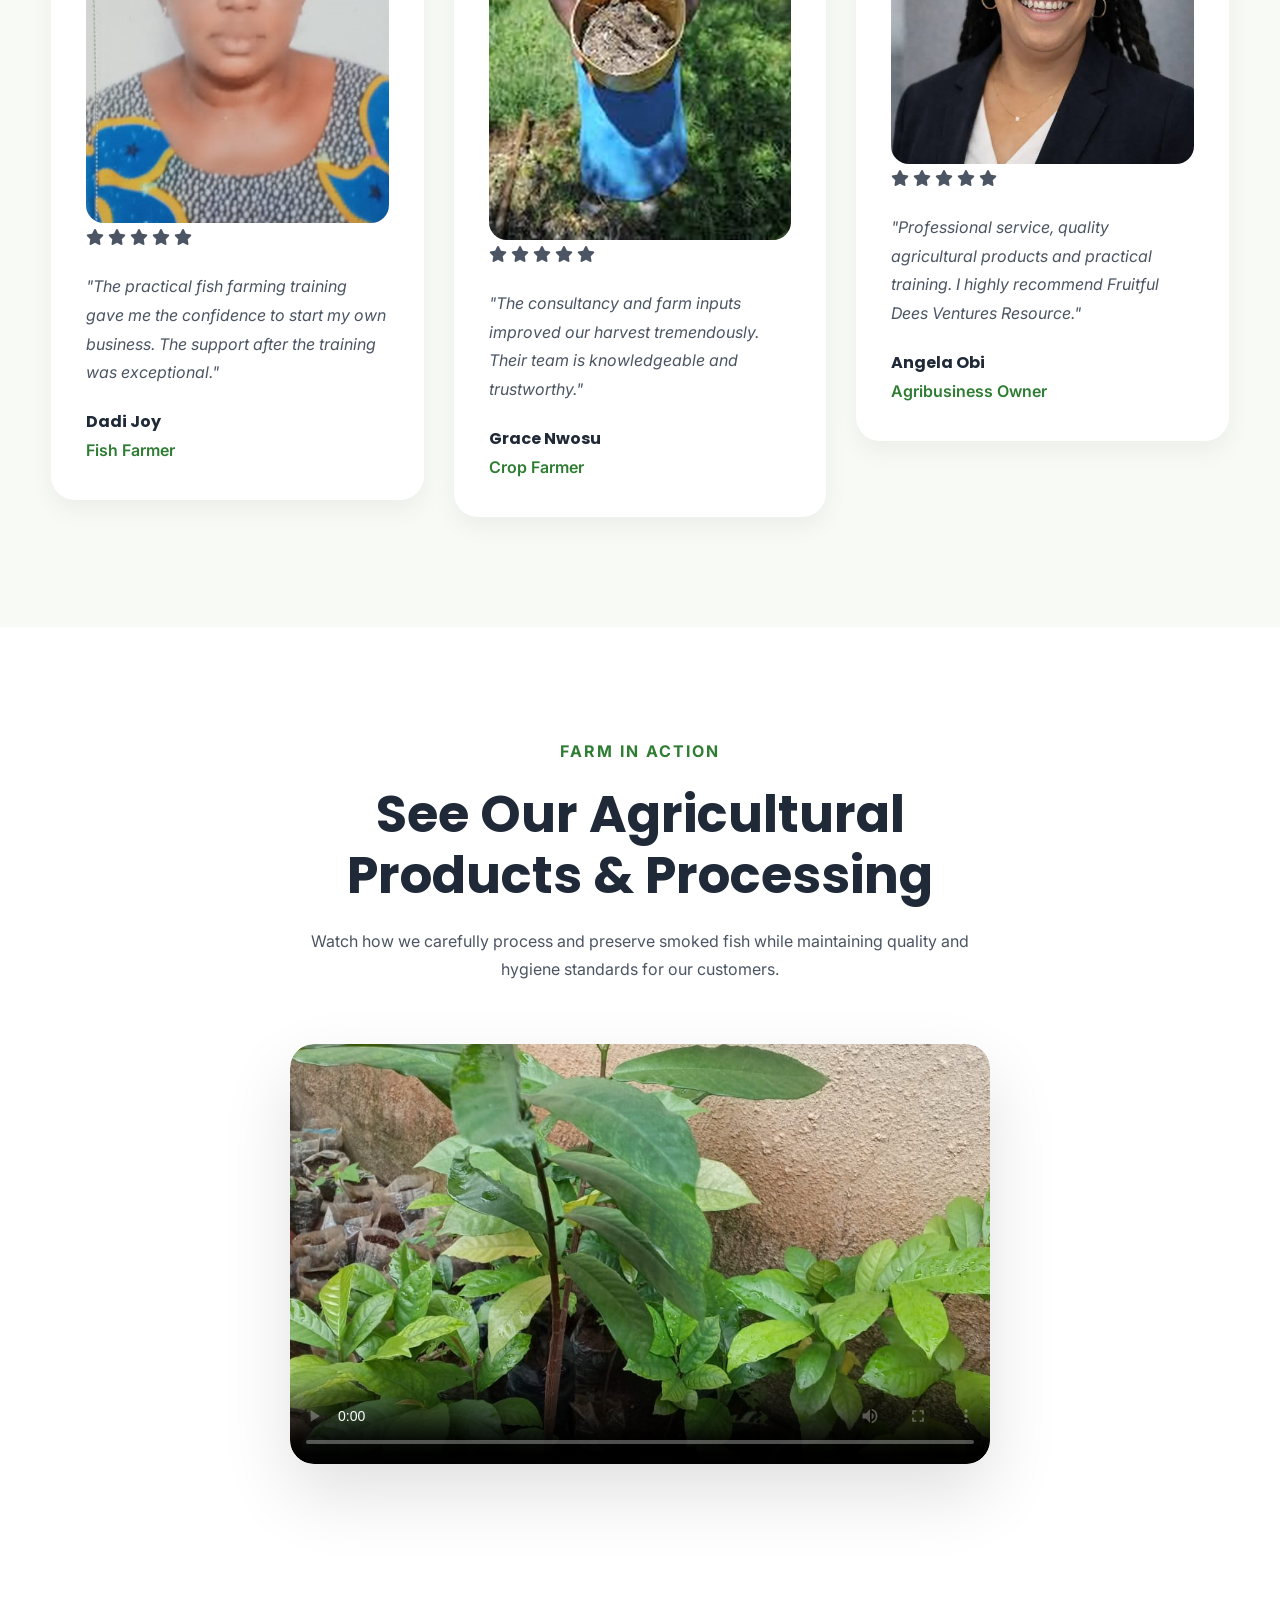
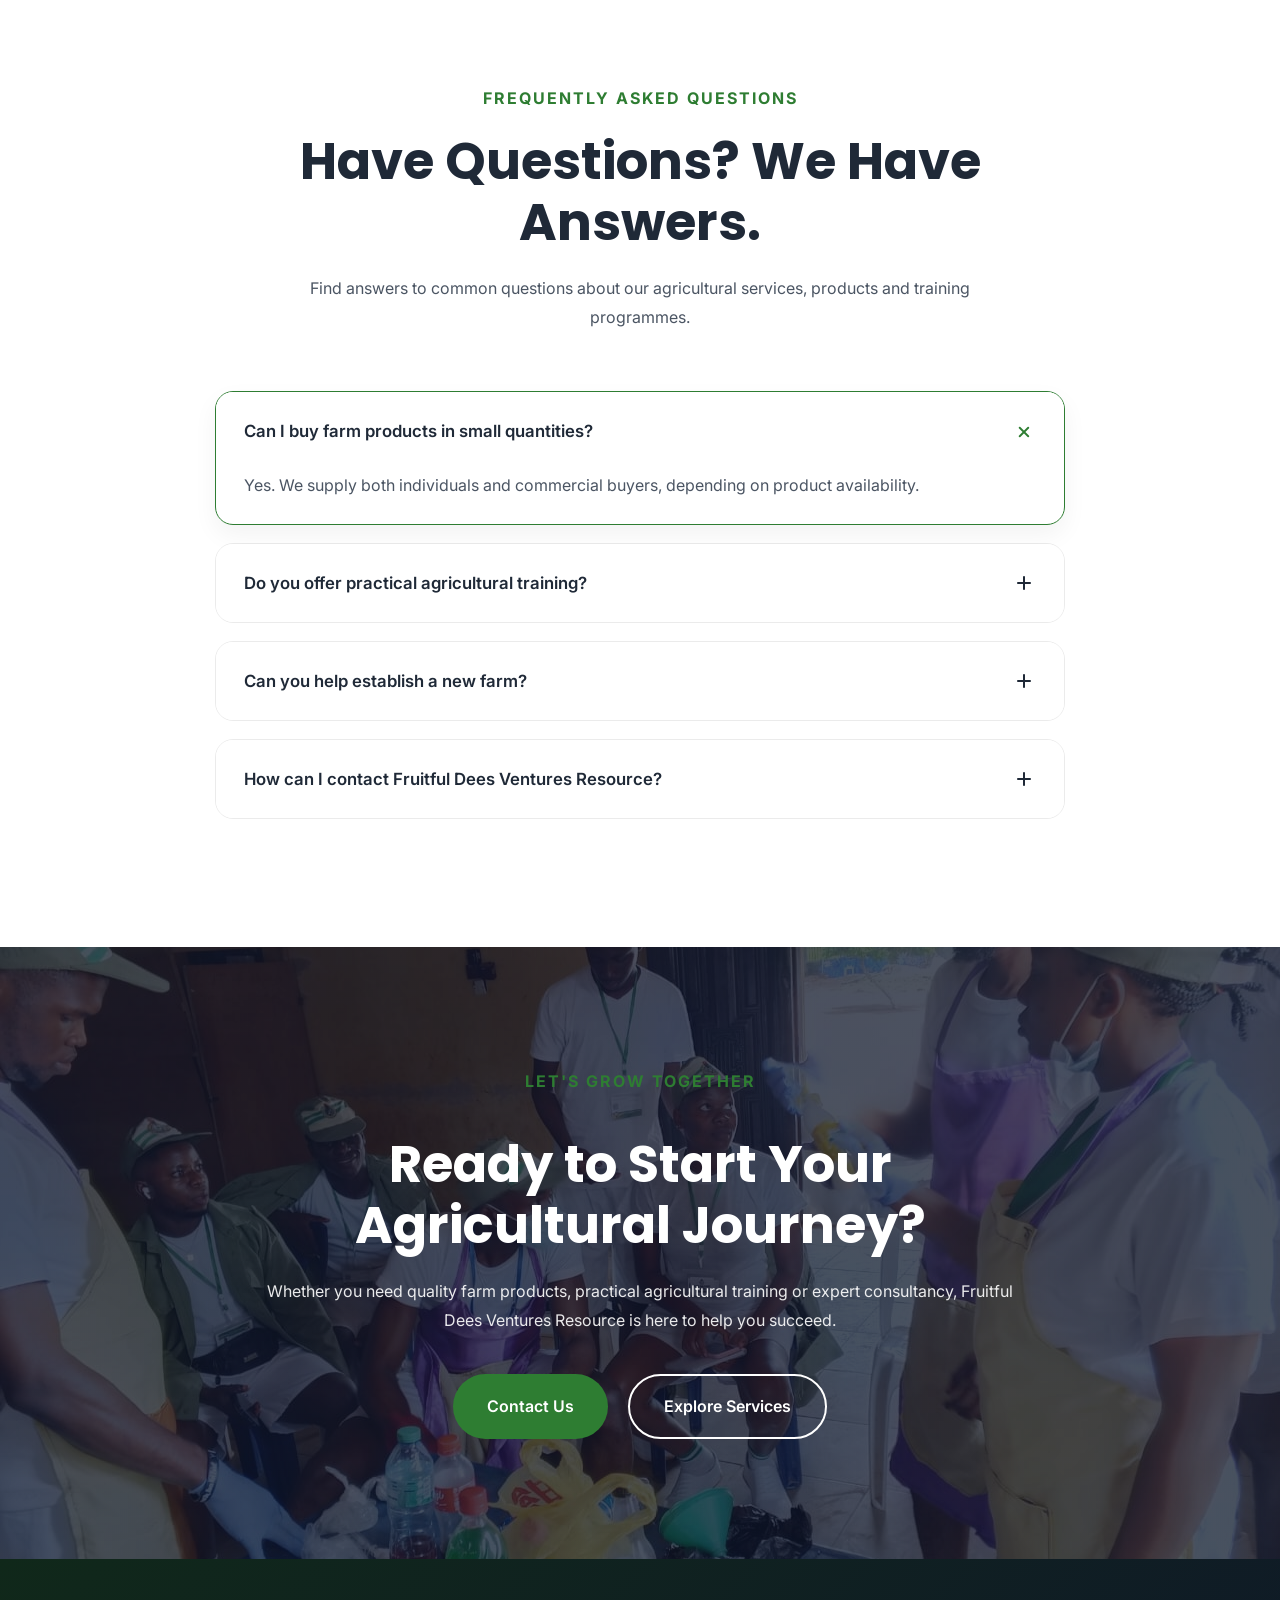
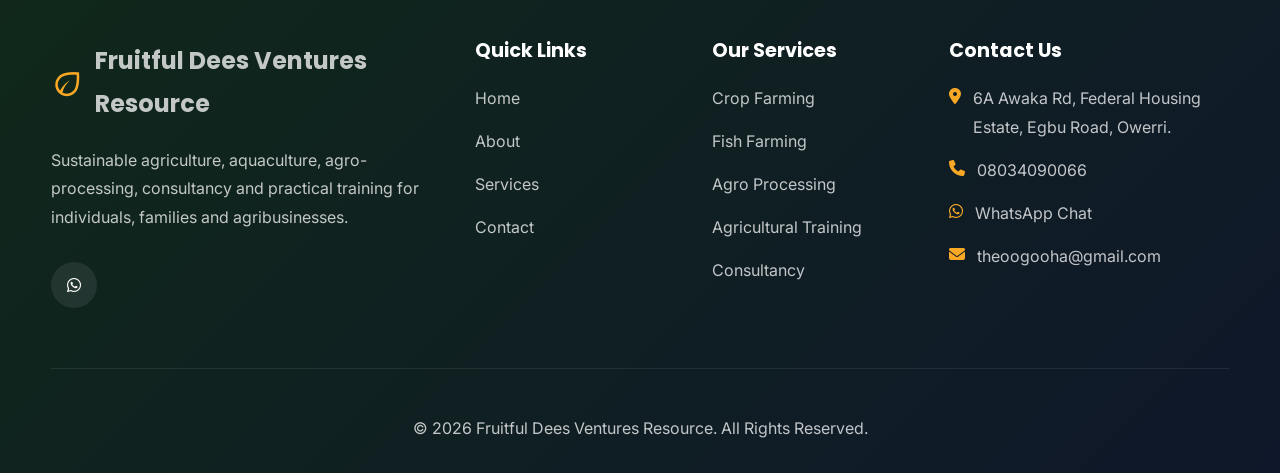
==== commit 4961784e: "Add files via upload updated website" ====
--- a/index.html
+++ b/index.html
@@ -1507,75 +1507,213 @@
 TESTIMONIALS
 ===================================================-->
 
+<!--==================================================
+TESTIMONIALS
+===================================================-->
+
 <section class="testimonials">
 
 <div class="container">
 
-<div class="section-title">
-
-<span>Testimonials</span>
-
-<h2>What Our Clients Say</h2>
-
-<p>Trusted by farmers, families and agribusiness owners.</p>
+<div class="section-title fade-up">
+
+<span>
+
+Testimonials
+
+</span>
+
+<h2>
+
+What Our Clients Say
+
+</h2>
+
+<p>
+
+Trusted by farmers, families and agribusiness owners across our community.
+
+</p>
 
 </div>
 
 <div class="testimonial-grid">
 
-<article class="testimonial-card">
-<i class="fa-solid fa-quote-left quote-icon"></i>
+<!-- Testimonial 1 -->
+
+<article class="testimonial-card fade-up delay-1">
+
+<img
+src="images/testimonial/testimonial.jpg"
+alt="Happy Fish Farming Client">
+
+<div class="testimonial-stars">
+
+<i class="fa-solid fa-star"></i>
+<i class="fa-solid fa-star"></i>
+<i class="fa-solid fa-star"></i>
+<i class="fa-solid fa-star"></i>
+<i class="fa-solid fa-star"></i>
+
+</div>
+
 <p>
 
-"The training gave me the confidence to start my own fish farming business. The practical sessions were excellent."
+"The practical fish farming training gave me the confidence to start my own business. The support after the training was exceptional."
 
 </p>
 
 <div class="testimonial-author">
 
-<h4>Dadi Joy</h4>
-
-<span>Fish Farmer</span>
+<h4>
+
+Dadi Joy
+
+</h4>
+
+<span>
+
+Fish Farmer
+
+</span>
 
 </div>
 
 </article>
 
-<article class="testimonial-card">
-<i class="fa-solid fa-quote-left quote-icon"></i>
+<!-- Testimonial 2 -->
+
+<article class="testimonial-card fade-up delay-2">
+
+<img
+src="images/testimonial/farmer-testimonial-3.webp"
+alt="Happy Crop Farmer">
+
+<div class="testimonial-stars">
+
+<i class="fa-solid fa-star"></i>
+<i class="fa-solid fa-star"></i>
+<i class="fa-solid fa-star"></i>
+<i class="fa-solid fa-star"></i>
+<i class="fa-solid fa-star"></i>
+
+</div>
+
 <p>
 
-"The quality of their farm inputs and consultancy helped improve our crop yield significantly."
+"The consultancy and farm inputs improved our harvest tremendously. Their team is knowledgeable and trustworthy."
 
 </p>
 
 <div class="testimonial-author">
 
-<h4>Grace Nwosu</h4>
-
-<span>Crop Farmer</span>
+<h4>
+
+Grace Nwosu
+
+</h4>
+
+<span>
+
+Crop Farmer
+
+</span>
 
 </div>
 
 </article>
 
-<article class="testimonial-card">
-<i class="fa-solid fa-quote-left quote-icon"></i>
+<!-- Testimonial 3 -->
+
+<article class="testimonial-card fade-up delay-3">
+
+<img
+src="images/testimonial/farmer-testimonial-2.jpg"
+alt="Agribusiness Client">
+
+<div class="testimonial-stars">
+
+<i class="fa-solid fa-star"></i>
+<i class="fa-solid fa-star"></i>
+<i class="fa-solid fa-star"></i>
+<i class="fa-solid fa-star"></i>
+<i class="fa-solid fa-star"></i>
+
+</div>
+
 <p>
 
-"Professional, knowledgeable and passionate about agriculture. Highly recommended."
+"Professional service, quality agricultural products and practical training. I highly recommend Fruitful Dees Ventures Resource."
 
 </p>
 
 <div class="testimonial-author">
 
-<h4>Emeka Obi</h4>
-
-<span>Agribusiness Owner</span>
+<h4>
+
+Angela Obi
+
+</h4>
+
+<span>
+
+Agribusiness Owner
+
+</span>
 
 </div>
 
 </article>
+
+</div>
+
+</div>
+
+</section>
+
+<!--==================================================
+FARM IN ACTION
+===================================================-->
+
+<section class="farm-video">
+
+<div class="container">
+
+<div class="section-title fade-up">
+
+<span>
+
+Farm In Action
+
+</span>
+
+<h2>
+
+See Our Agricultural Products & Processing
+
+</h2>
+
+<p>
+
+Watch how we carefully process and preserve smoked fish while maintaining quality and hygiene standards for our customers.
+
+</p>
+
+</div>
+
+<div class="video-wrapper fade-up">
+
+<video
+controls
+poster="images/video-preview/video-preview.jpg">
+
+<source
+src="web-videos/agricultural-display-vidoe.mp4"
+type="video/mp4">
+
+Your browser does not support the video tag.
+
+</video>
 
 </div>
 
--- a/css/navigation-reponsive.css
+++ b/css/navigation-reponsive.css
@@ -206,13 +206,19 @@
 
 }
 
-.nav-links a:hover,
+.nav-links a:hover{
+
+    background: rgba(255,193,7,.12);
+
+    color: var(--accent);
+
+}
 
 .nav-links a.active{
 
-background:rgba(255,193,7,.12);
-
-color:var(--accent);
+    background: rgba(255,193,7,.12);
+
+    color: #ffffff;
 
 }
 
--- a/pages/index/index.css
+++ b/pages/index/index.css
@@ -1472,6 +1472,10 @@
 
 transition:var(--transition);
 
+  max-width:380px;
+
+    margin:auto;
+
 }
 
 .testimonial-card:hover{
@@ -1924,4 +1928,87 @@
 
     text-align:center;
 
+}
+
+
+
+
+
+
+
+
+
+
+
+/*==================================================
+TESTIMONIALS
+==================================================*/
+
+.testimonial-image{
+
+    width:100%;
+
+    height:220px;
+
+    overflow:hidden;
+
+    border-radius:20px;
+
+}
+
+.testimonial-image img{
+
+    width:100%;
+
+    height:100%;
+
+    object-fit:cover;
+
+    display:block;
+
+    transition:.5s;
+
+}
+
+
+/*==================================================
+FARM VIDEO
+==================================================*/
+
+.video-showcase{
+
+    background:#fff;
+
+    text-align:center;
+
+}
+
+.video-wrapper{
+
+    width:100%;
+
+    max-width:700px;
+
+    margin:60px auto 0;
+
+    border-radius:24px;
+
+    overflow:hidden;
+
+    box-shadow:var(--shadow-lg);
+
+}
+
+.video-wrapper video{
+
+    display:block;
+
+    width:100%;
+
+    height:420px;
+
+    object-fit:cover;
+
+    border-radius:24px;
+
 }
--- a/pages/index/responsive.css
+++ b/pages/index/responsive.css
@@ -236,6 +236,47 @@
 
 }
 
+
+
+
+
+
+
+
+
+
+
+/*==================================================
+TESTIMONIALS
+==================================================*/
+
+.testimonial-grid{
+
+grid-template-columns:repeat(2,1fr);
+
+gap:25px;
+
+}
+
+/*==================================================
+FARM VIDEO
+==================================================*/
+
+
+
+
+.video-wrapper{
+
+    max-width:620px;
+
+}
+
+.video-wrapper video{
+
+    height:360px;
+
+}
+
 }
 
 /*==================================================
@@ -539,6 +580,65 @@
 }
 
 
+
+
+
+
+
+
+
+
+
+/*==================================================
+TESTIMONIALS
+==================================================*/
+
+.testimonial-grid{
+
+grid-template-columns:1fr;
+
+}
+
+.testimonial-card{
+
+padding:30px;
+  max-width:380px;
+
+    margin:auto;
+
+}
+
+/*==================================================
+FARM VIDEO
+==================================================*/
+
+
+
+
+
+
+
+.testimonial-image{
+
+    height:200px;
+
+}
+
+
+.video-wrapper{
+
+    max-width:100%;
+
+    margin-top:45px;
+
+}
+
+.video-wrapper video{
+
+    height:320px;
+
+}
+
 }
 
 /*==================================================
@@ -858,4 +958,73 @@
 }
 
 
+
+
+
+
+
+
+
+
+
+
+/*==================================================
+TESTIMONIALS
+==================================================*/
+
+.testimonial-card{
+
+padding:25px;
+
+}
+
+.testimonial-card img{
+
+width:85px;
+
+height:85px;
+
+}
+
+/*==================================================
+FARM VIDEO
+==================================================*/
+
+
+
+.video-wrapper video{
+
+border-radius:18px;
+
+}
+
+
+
+.testimonial-image{
+
+    height:180px;
+
+}
+
+
+.video-wrapper{
+
+    border-radius:18px;
+
+}
+
+.video-wrapper video{
+
+    width:100%;
+
+    height:230px;
+
+    display:block;
+
+    object-fit:cover;
+
+    border-radius:18px;
+
+}
+
 }
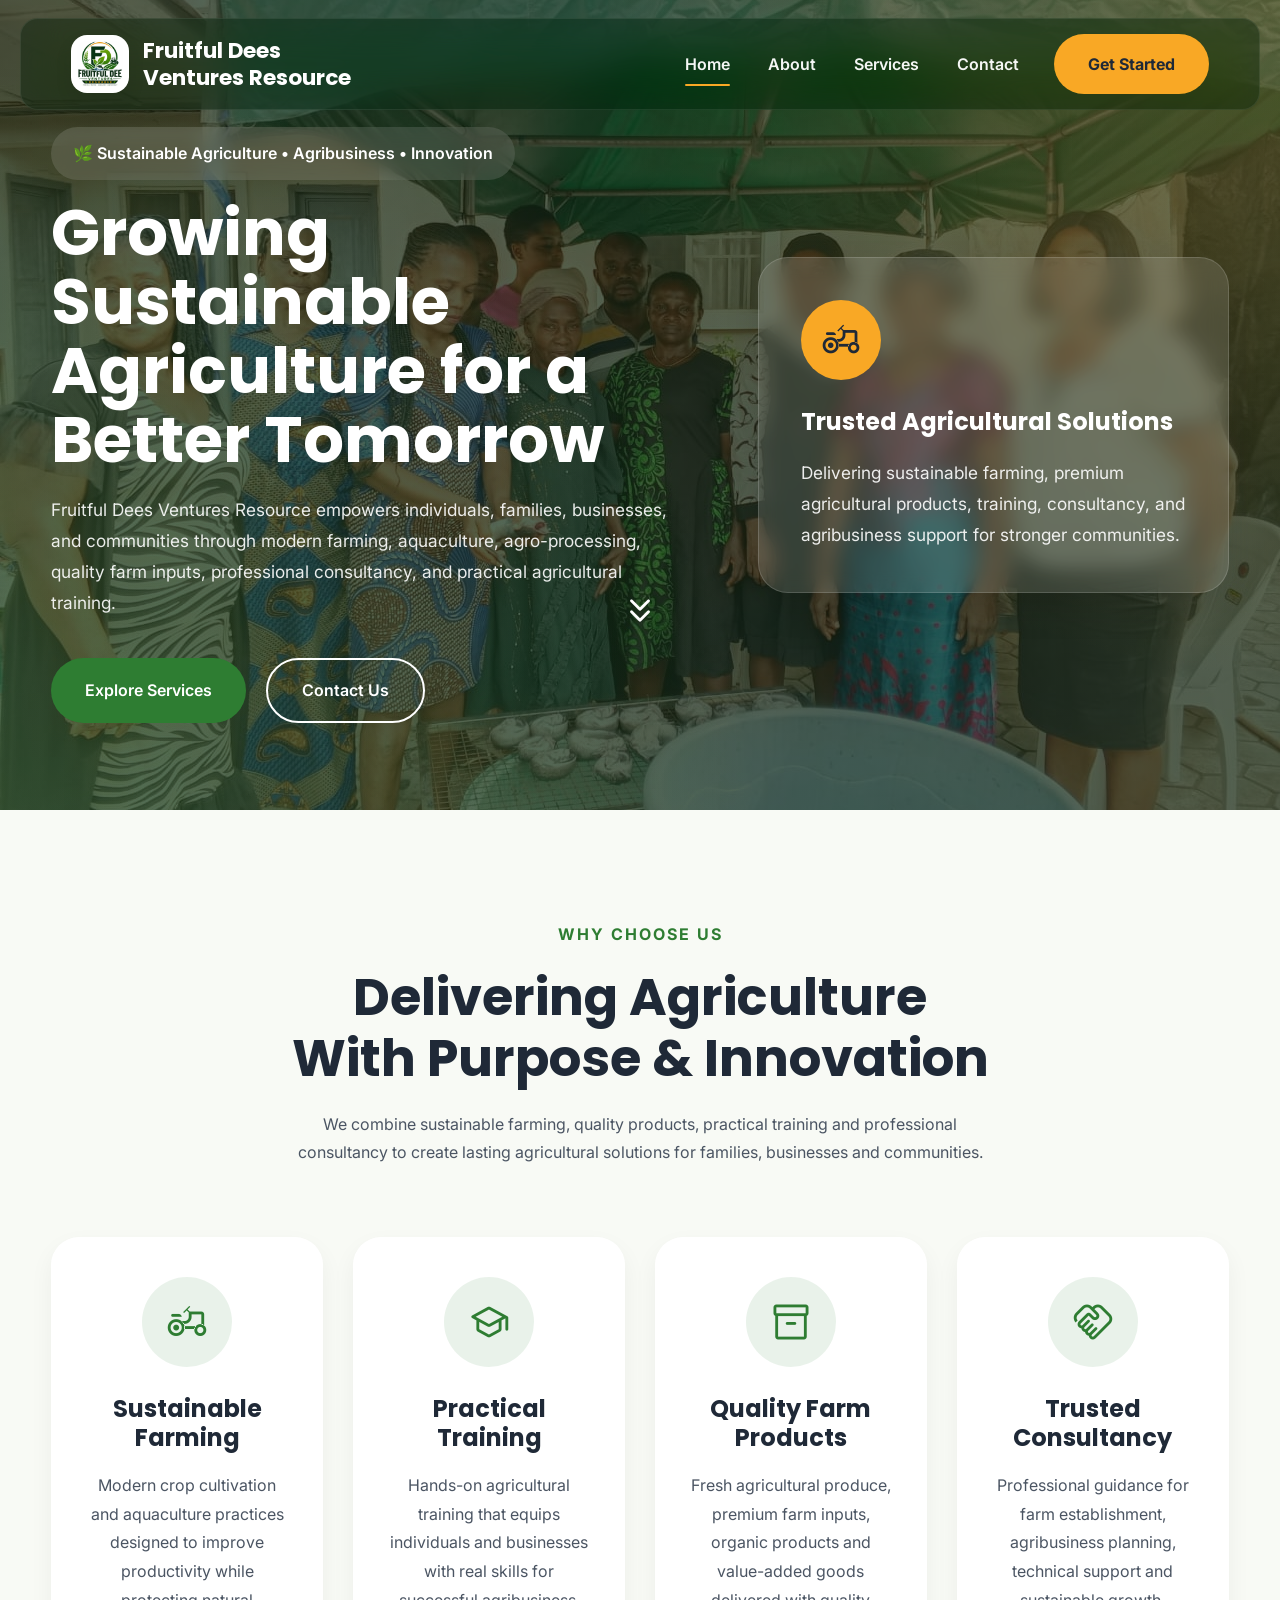
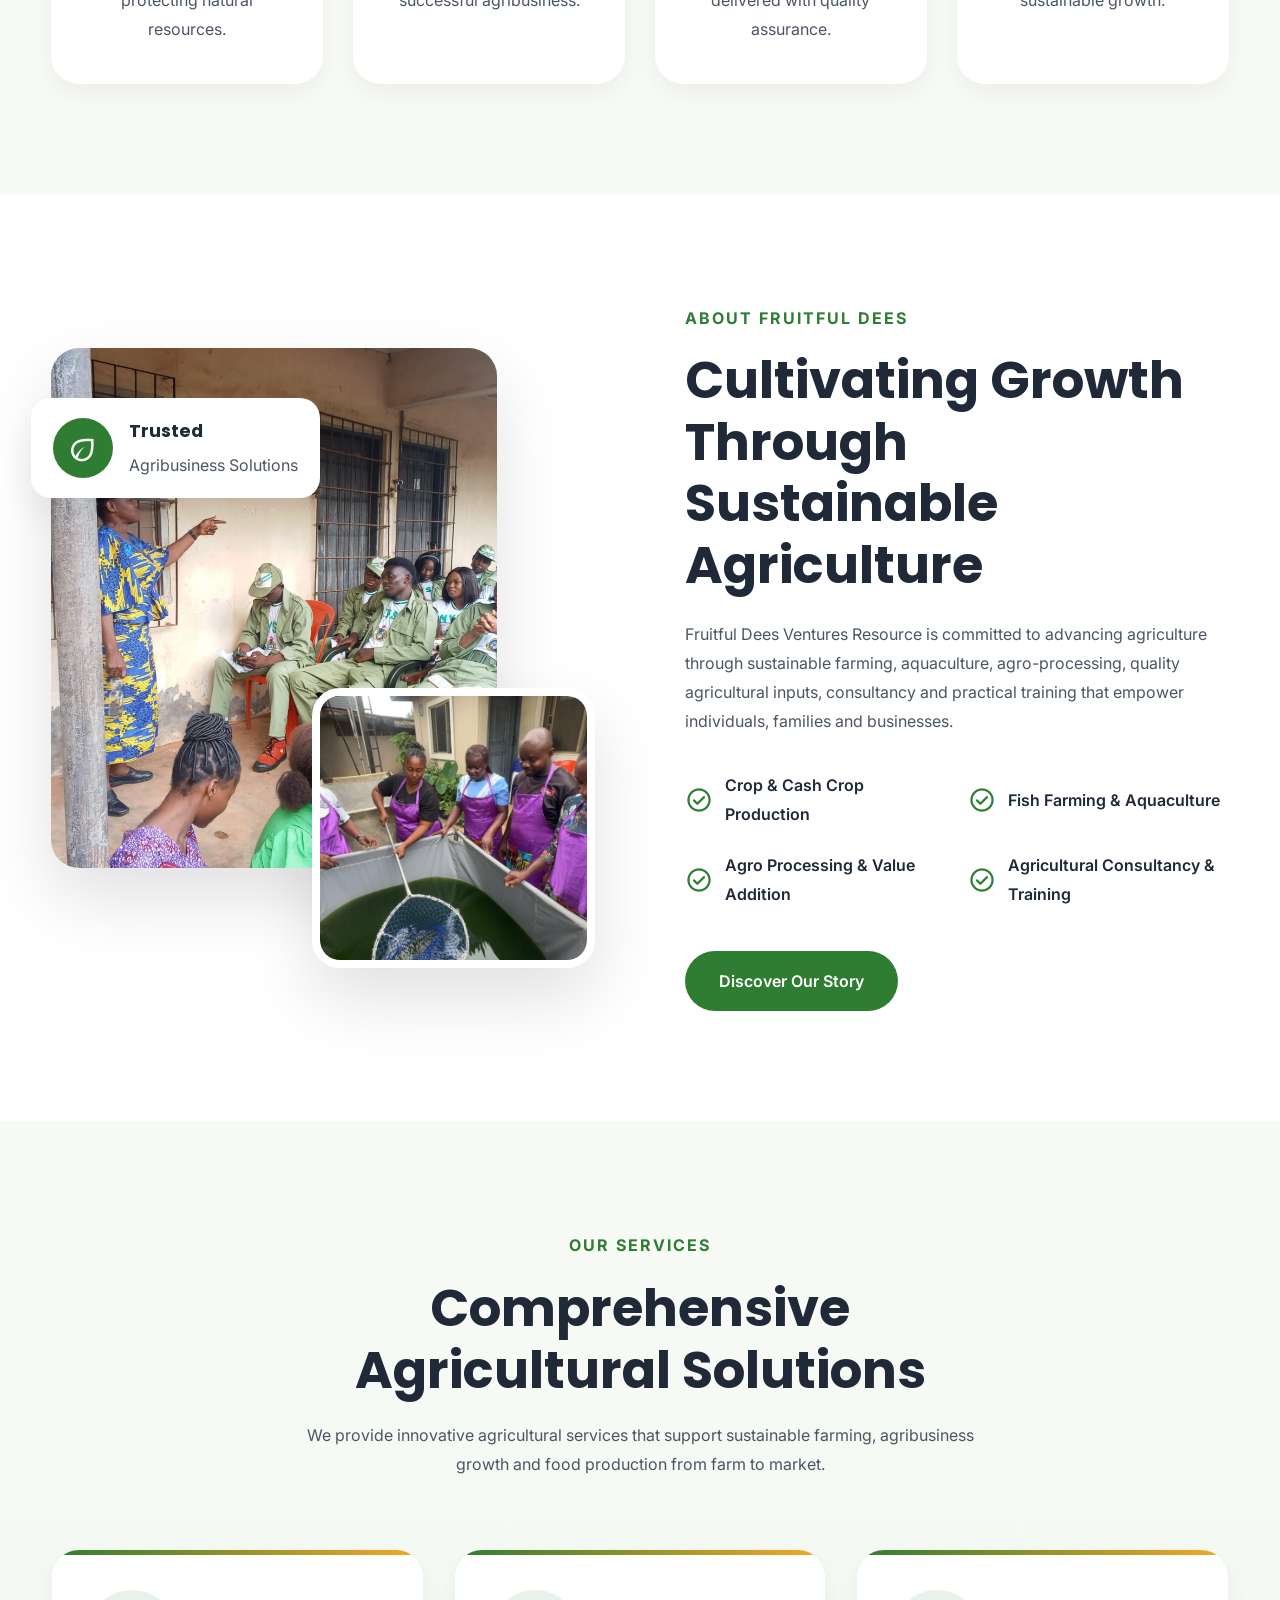
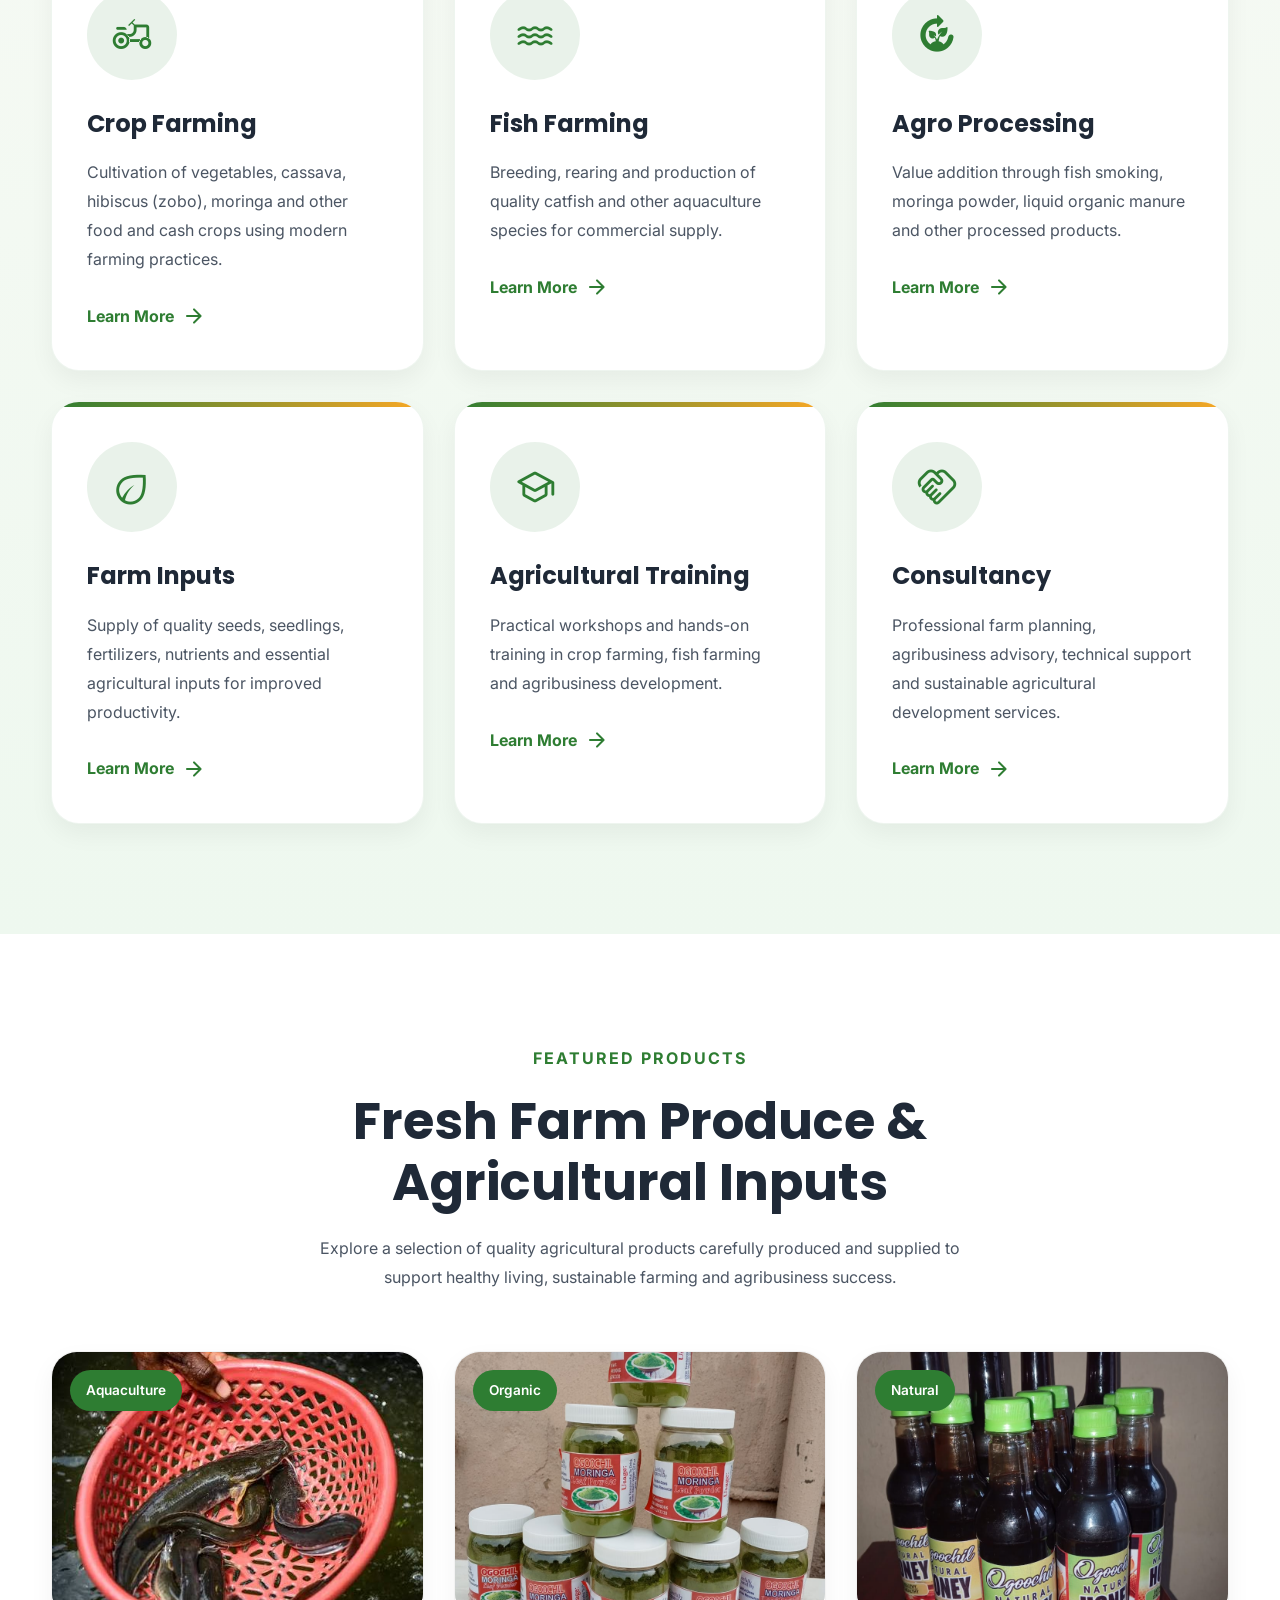
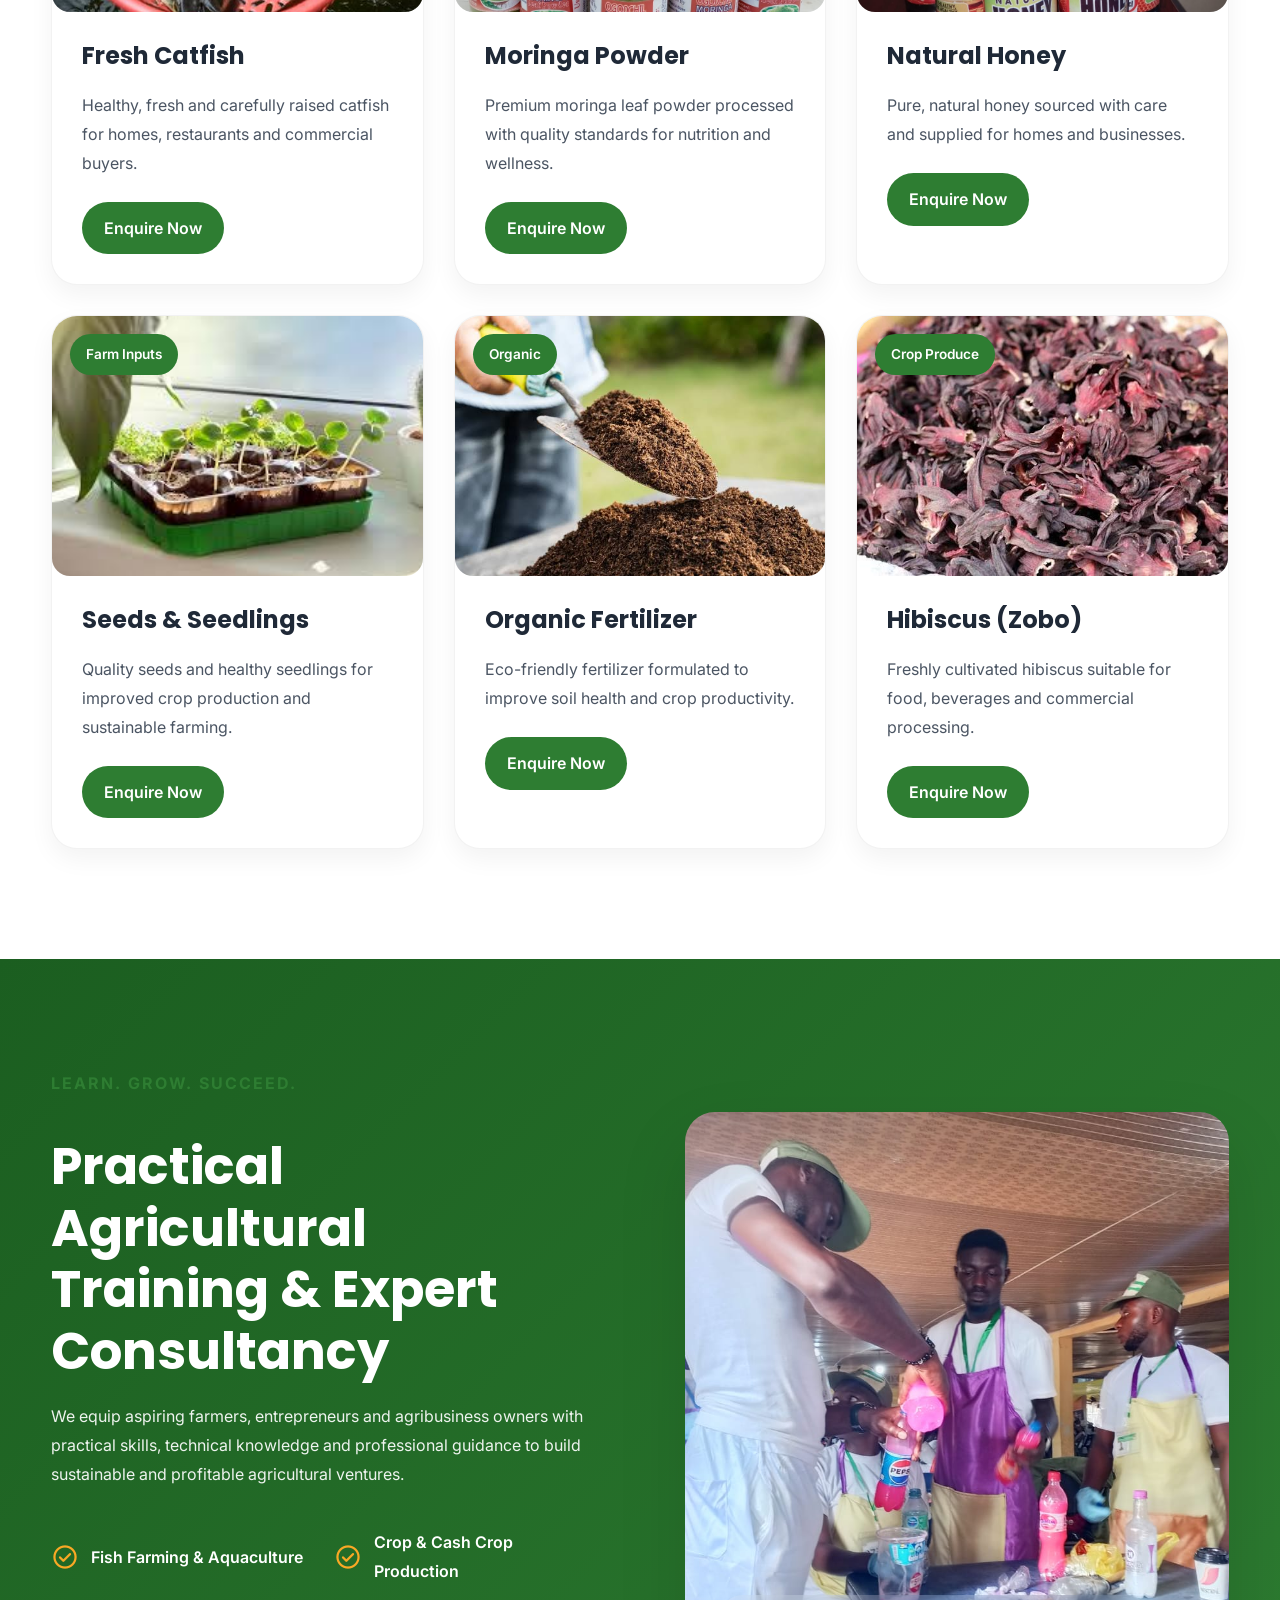
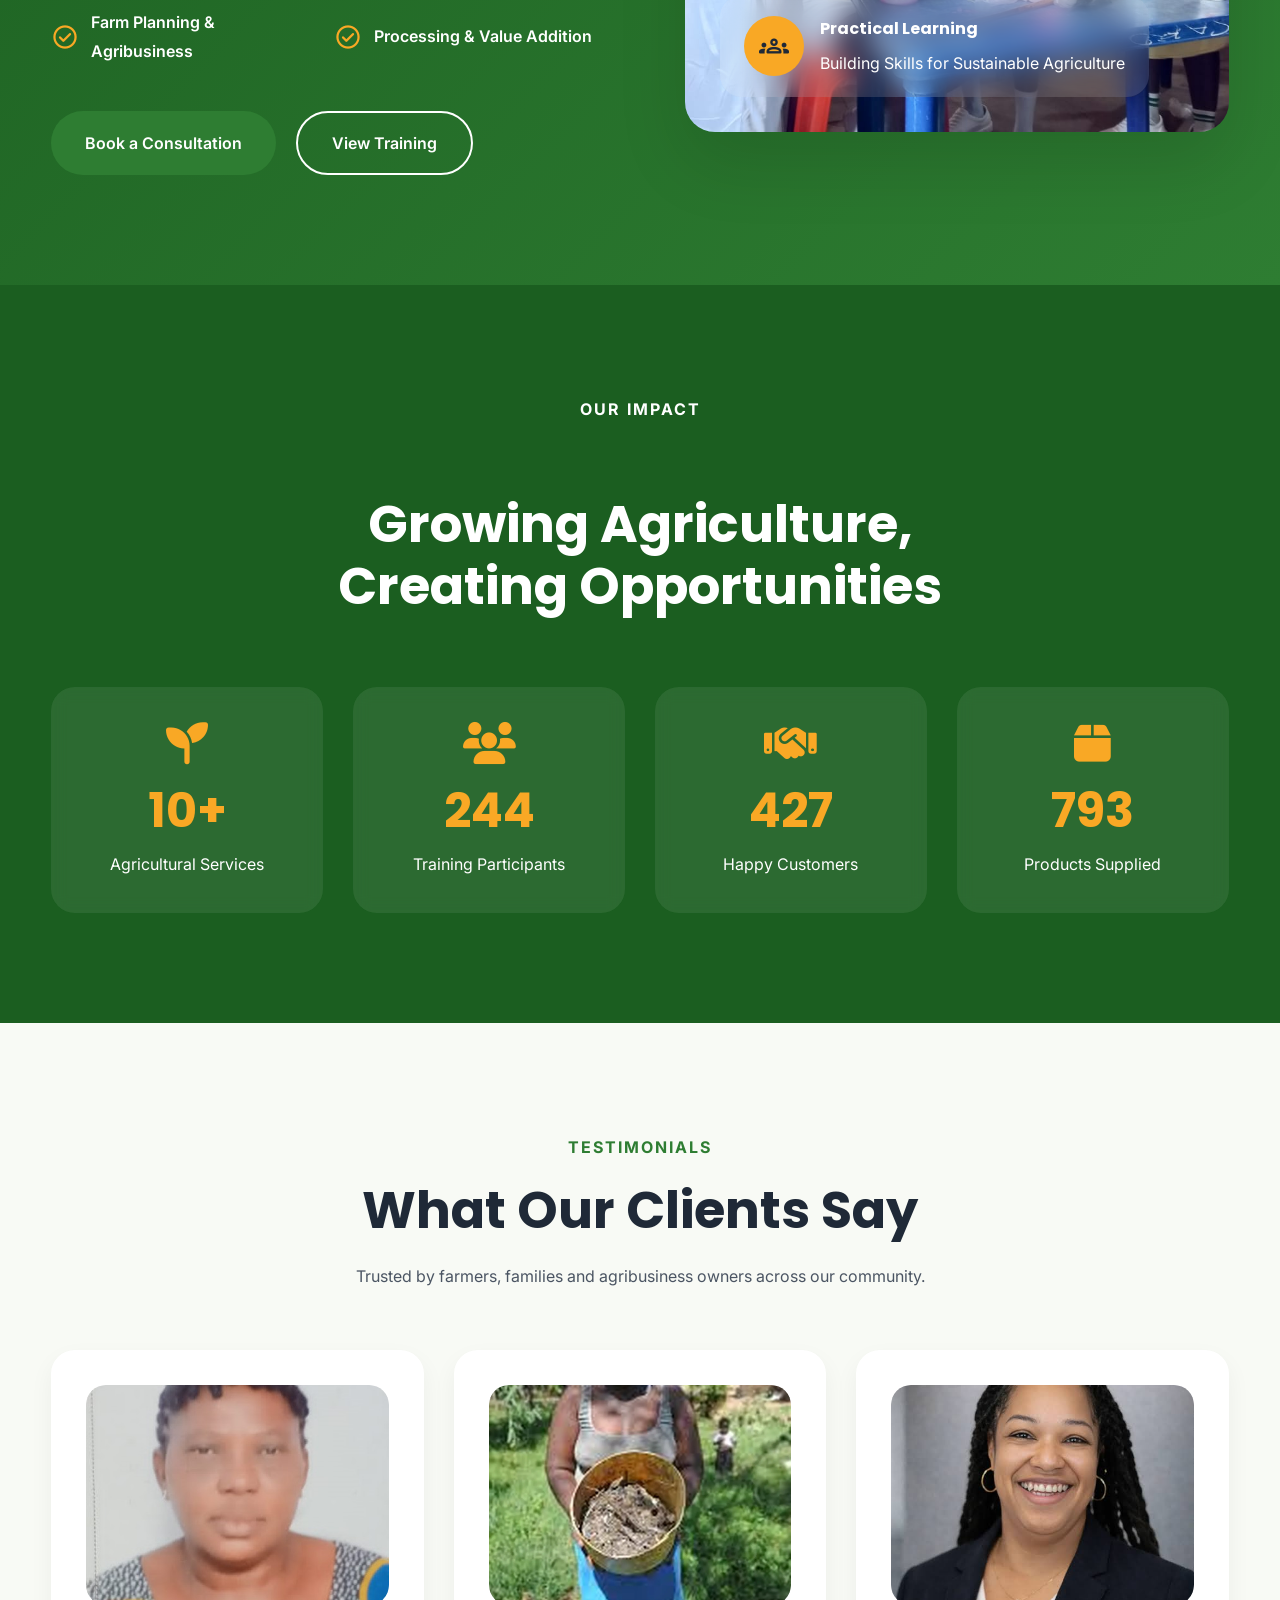
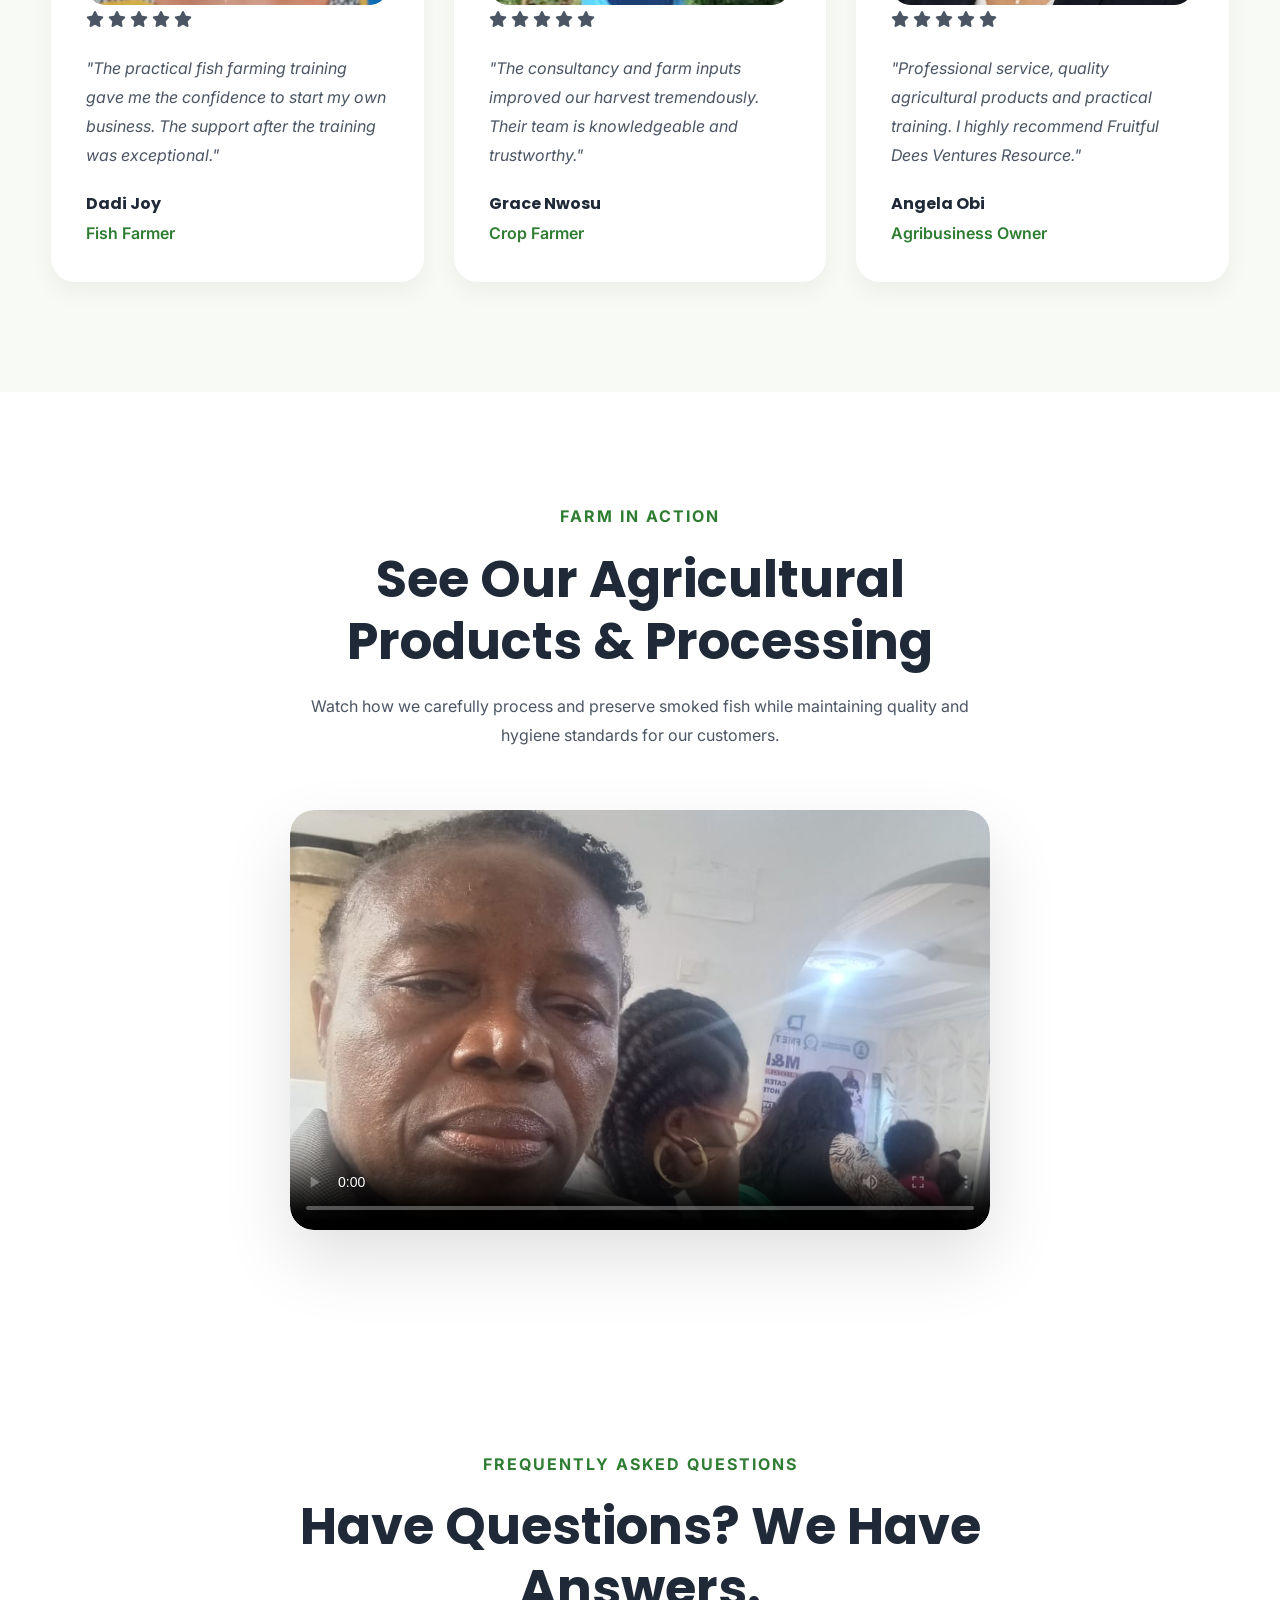
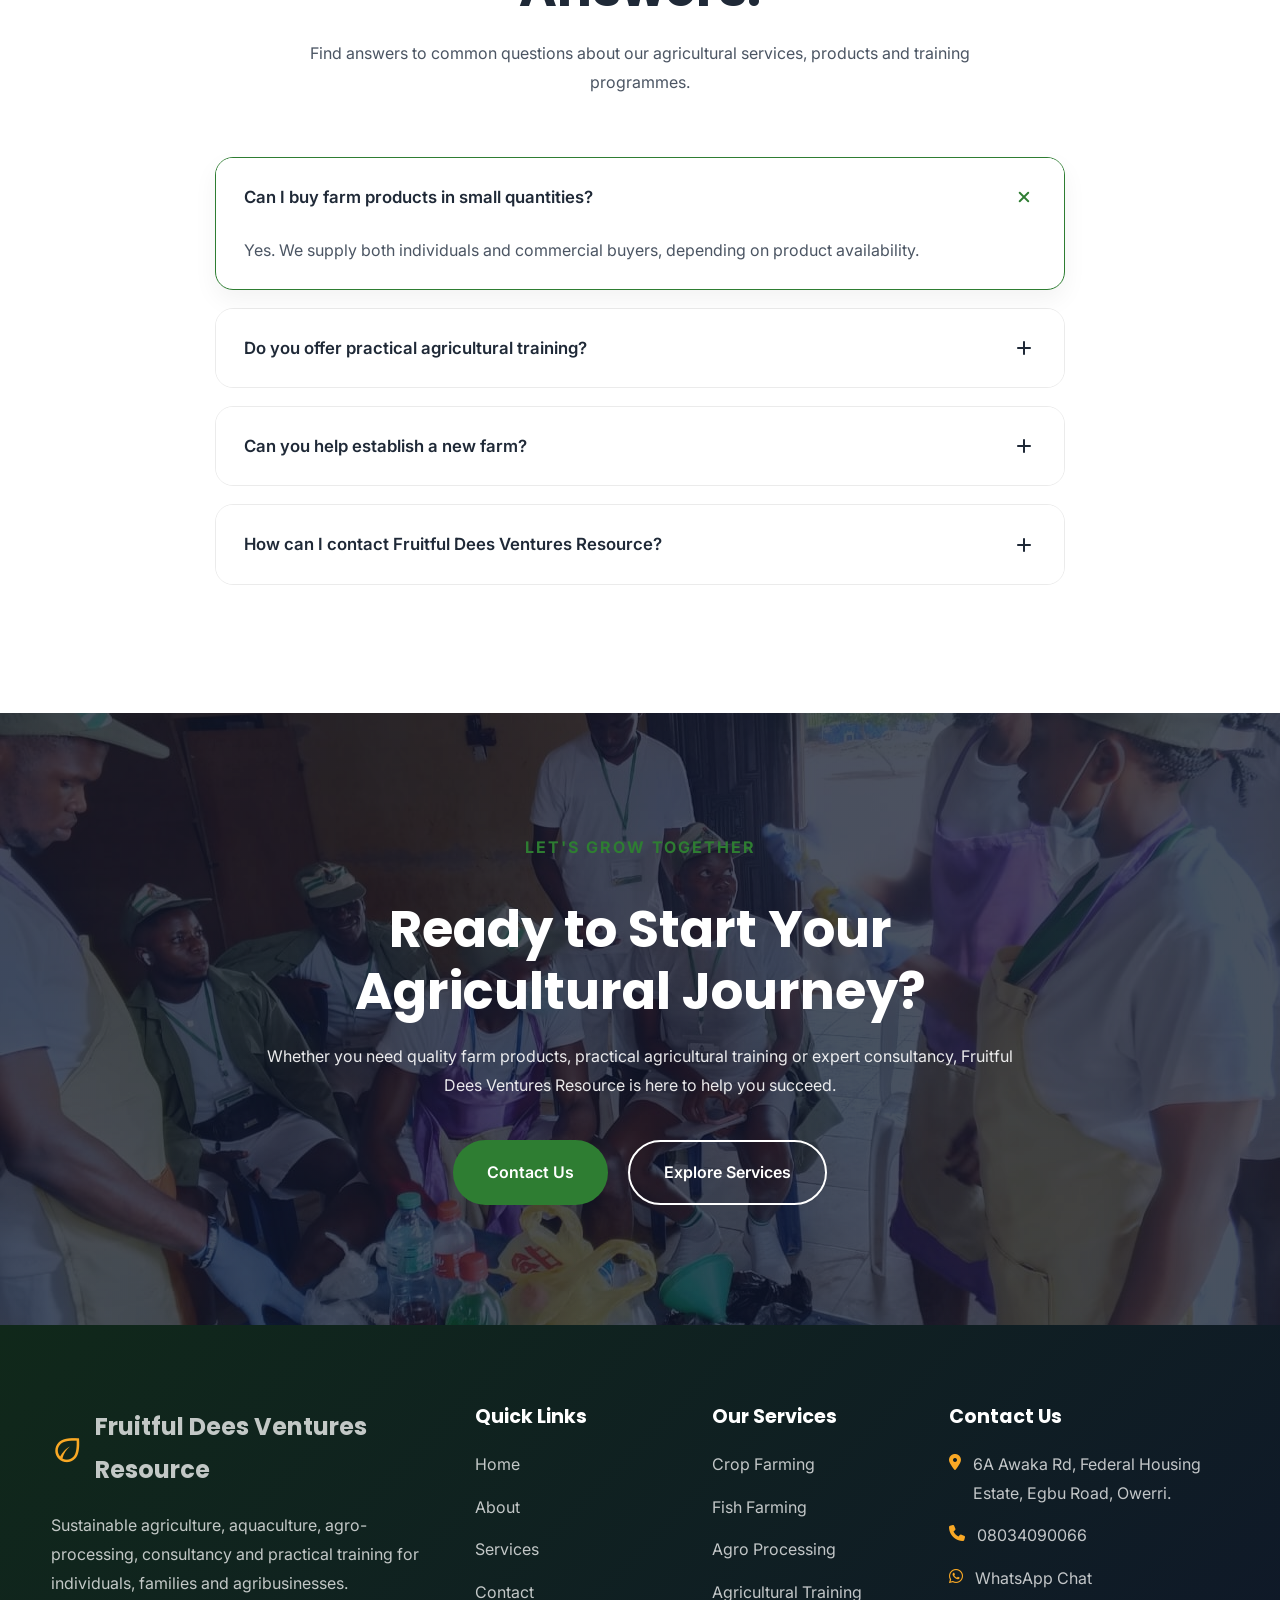
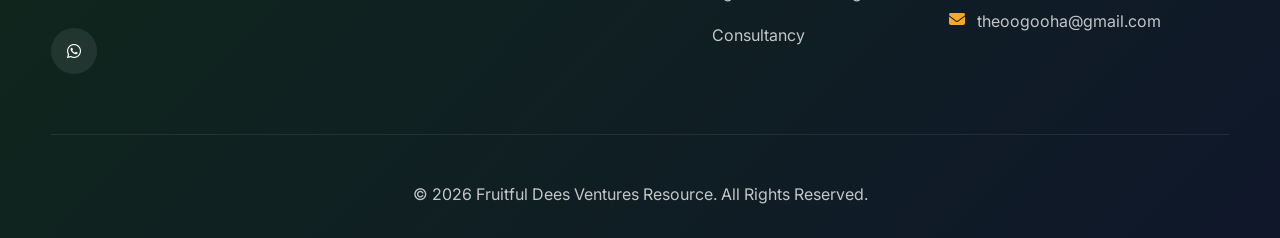
==== commit a389f862: "Add files via upload updated web" ====
--- a/index.html
+++ b/index.html
@@ -1507,9 +1507,7 @@
 TESTIMONIALS
 ===================================================-->
 
-<!--==================================================
-TESTIMONIALS
-===================================================-->
+
 
 <section class="testimonials">
 
@@ -1542,10 +1540,14 @@
 <!-- Testimonial 1 -->
 
 <article class="testimonial-card fade-up delay-1">
+
+<div class="testimonial-image">
 
 <img
 src="images/testimonial/testimonial.jpg"
 alt="Happy Fish Farming Client">
+
+</div>
 
 <div class="testimonial-stars">
 
@@ -1585,9 +1587,13 @@
 
 <article class="testimonial-card fade-up delay-2">
 
+<div class="testimonial-image">
+
 <img
 src="images/testimonial/farmer-testimonial-3.webp"
 alt="Happy Crop Farmer">
+
+</div>
 
 <div class="testimonial-stars">
 
@@ -1627,9 +1633,13 @@
 
 <article class="testimonial-card fade-up delay-3">
 
+<div class="testimonial-image">
+
 <img
 src="images/testimonial/farmer-testimonial-2.jpg"
 alt="Agribusiness Client">
+
+</div>
 
 <div class="testimonial-stars">
 
--- a/css/navigation.css
+++ b/css/navigation.css
@@ -160,31 +160,117 @@
 
 }
 
-.header.scrolled .nav-links a{
+
+
+/*==================================================
+UNDERLINE
+==================================================*/
+
+.nav-links a::after{
+
+    content:"";
+
+    position:absolute;
+
+    left:0;
+
+    bottom:-8px;
+
+    width:0;
+
+    height:2px;
+
+    background:var(--accent);
+
+    border-radius:50px;
+
+    transition:.35s;
+
+}
+
+.nav-links a:hover::after,
+
+.nav-links a.active::after{
+
+    width:100%;
+
+}
+
+.nav-links a:hover{
+
+    color:#fff;
+
+}
+
+
+
+/*==================================================
+CTA
+==================================================*/
+
+.nav-btn{
+
+    margin-left:35px;
+
+    flex-shrink:0;
+
+}
+
+.nav-btn.btn{
+
+    background:var(--accent);
 
     color:var(--dark);
 
-}
-
-/*==================================================
-UNDERLINE
-==================================================*/
-
-.nav-links a::after{
-
-    content:"";
+    font-weight:700;
+
+}
+
+.nav-btn.btn:hover{
+
+    background:#FFD54F;
+
+    transform:translateY(-4px);
+
+}
+
+/*==================================================
+MOBILE MENU
+==================================================*/
+
+.menu-toggle{
+
+    width:52px;
+
+    height:52px;
+
+    display:none;
+
+    position:relative;
+
+    margin-left:auto;
+
+    cursor:pointer;
+
+    background:none;
+
+    border:none;
+
+    flex-shrink:0;
+
+}
+
+.menu-toggle span{
 
     position:absolute;
 
-    left:0;
-
-    bottom:-8px;
-
-    width:0;
-
-    height:2px;
-
-    background:var(--accent);
+    left:10px;
+
+    width:32px;
+
+    height:3px;
+
+    background:#fff;
 
     border-radius:50px;
 
@@ -192,154 +278,73 @@
 
 }
 
-.nav-links a:hover::after,
-
-.nav-links a.active::after{
-
-    width:100%;
-
-}
-
-.nav-links a:hover{
+.header.scrolled .menu-toggle span{
+
+    background:var(--dark);
+
+}
+
+.menu-toggle span:nth-child(1){
+
+    top:16px;
+
+}
+
+.menu-toggle span:nth-child(2){
+
+    top:25px;
+
+}
+
+.menu-toggle span:nth-child(3){
+
+    top:34px;
+
+}
+
+/*==================================================
+HAMBURGER
+==================================================*/
+
+.menu-toggle.active span:nth-child(1){
+
+    transform:rotate(45deg);
+
+    top:25px;
+
+}
+
+.menu-toggle.active span:nth-child(2){
+
+    opacity:0;
+
+}
+
+.menu-toggle.active span:nth-child(3){
+
+    transform:rotate(-45deg);
+
+    top:25px;
+
+}
+
+
+.navbar.active{
+
+right:0;
+
+}
+
+
+.navbar.active .nav-links a{
 
     color:#fff;
 
 }
 
-.header.scrolled .nav-links a:hover{
-
-    color:var(--primary);
-
-}
-
-/*==================================================
-CTA
-==================================================*/
-
-.nav-btn{
-
-    margin-left:35px;
-
-    flex-shrink:0;
-
-}
-
-.nav-btn.btn{
-
-    background:var(--accent);
-
-    color:var(--dark);
-
-    font-weight:700;
-
-}
-
-.nav-btn.btn:hover{
-
-    background:#FFD54F;
-
-    transform:translateY(-4px);
-
-}
-
-/*==================================================
-MOBILE MENU
-==================================================*/
-
-.menu-toggle{
-
-    width:52px;
-
-    height:52px;
-
-    display:none;
-
-    position:relative;
-
-    margin-left:auto;
-
-    cursor:pointer;
-
-    background:none;
-
-    border:none;
-
-    flex-shrink:0;
-
-}
-
-.menu-toggle span{
-
-    position:absolute;
-
-    left:10px;
-
-    width:32px;
-
-    height:3px;
-
-    background:#fff;
-
-    border-radius:50px;
-
-    transition:.35s;
-
-}
-
-.header.scrolled .menu-toggle span{
-
-    background:var(--dark);
-
-}
-
-.menu-toggle span:nth-child(1){
-
-    top:16px;
-
-}
-
-.menu-toggle span:nth-child(2){
-
-    top:25px;
-
-}
-
-.menu-toggle span:nth-child(3){
-
-    top:34px;
-
-}
-
-/*==================================================
-HAMBURGER
-==================================================*/
-
-.menu-toggle.active span:nth-child(1){
-
-    transform:rotate(45deg);
-
-    top:25px;
-
-}
-
-.menu-toggle.active span:nth-child(2){
-
-    opacity:0;
-
-}
-
-.menu-toggle.active span:nth-child(3){
-
-    transform:rotate(-45deg);
-
-    top:25px;
-
-}
-
-
-.navbar.active{
-
-right:0;
+.navbar.active .nav-links a.active{
+
+    color:var(--accent);
 
 }
 
--- a/css/navigation-reponsive.css
+++ b/css/navigation-reponsive.css
@@ -240,6 +240,15 @@
 @media(max-width:768px){
 
 
+.navbar .nav-links a{
+    color:#fff;
+}
+
+.navbar .nav-links a:hover,
+.navbar .nav-links a.active{
+    color:var(--accent);
+}
+
 .logo img{
 
 width:46px;
--- a/pages/index/responsive.css
+++ b/pages/index/responsive.css
@@ -620,7 +620,7 @@
 
 .testimonial-image{
 
-    height:200px;
+    height:180px;
 
 }
 
@@ -978,13 +978,7 @@
 
 }
 
-.testimonial-card img{
-
-width:85px;
-
-height:85px;
-
-}
+
 
 /*==================================================
 FARM VIDEO
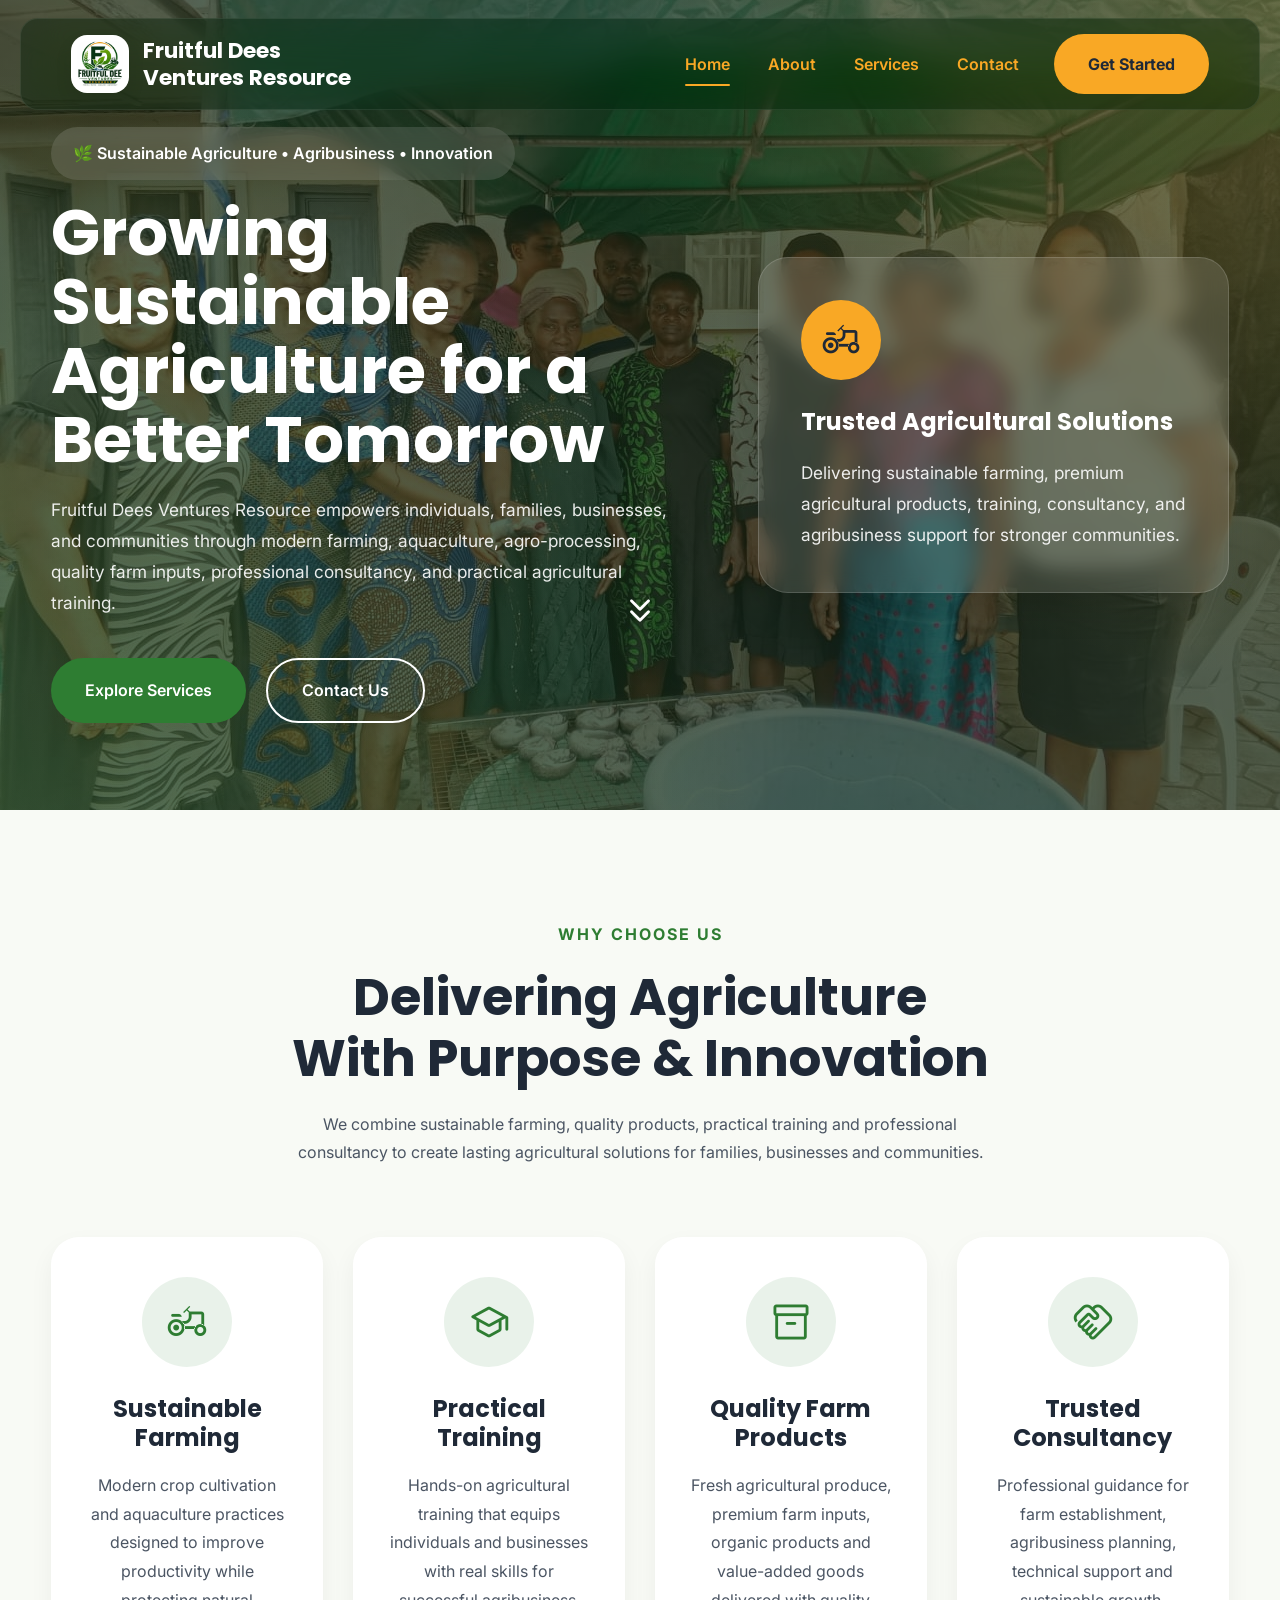
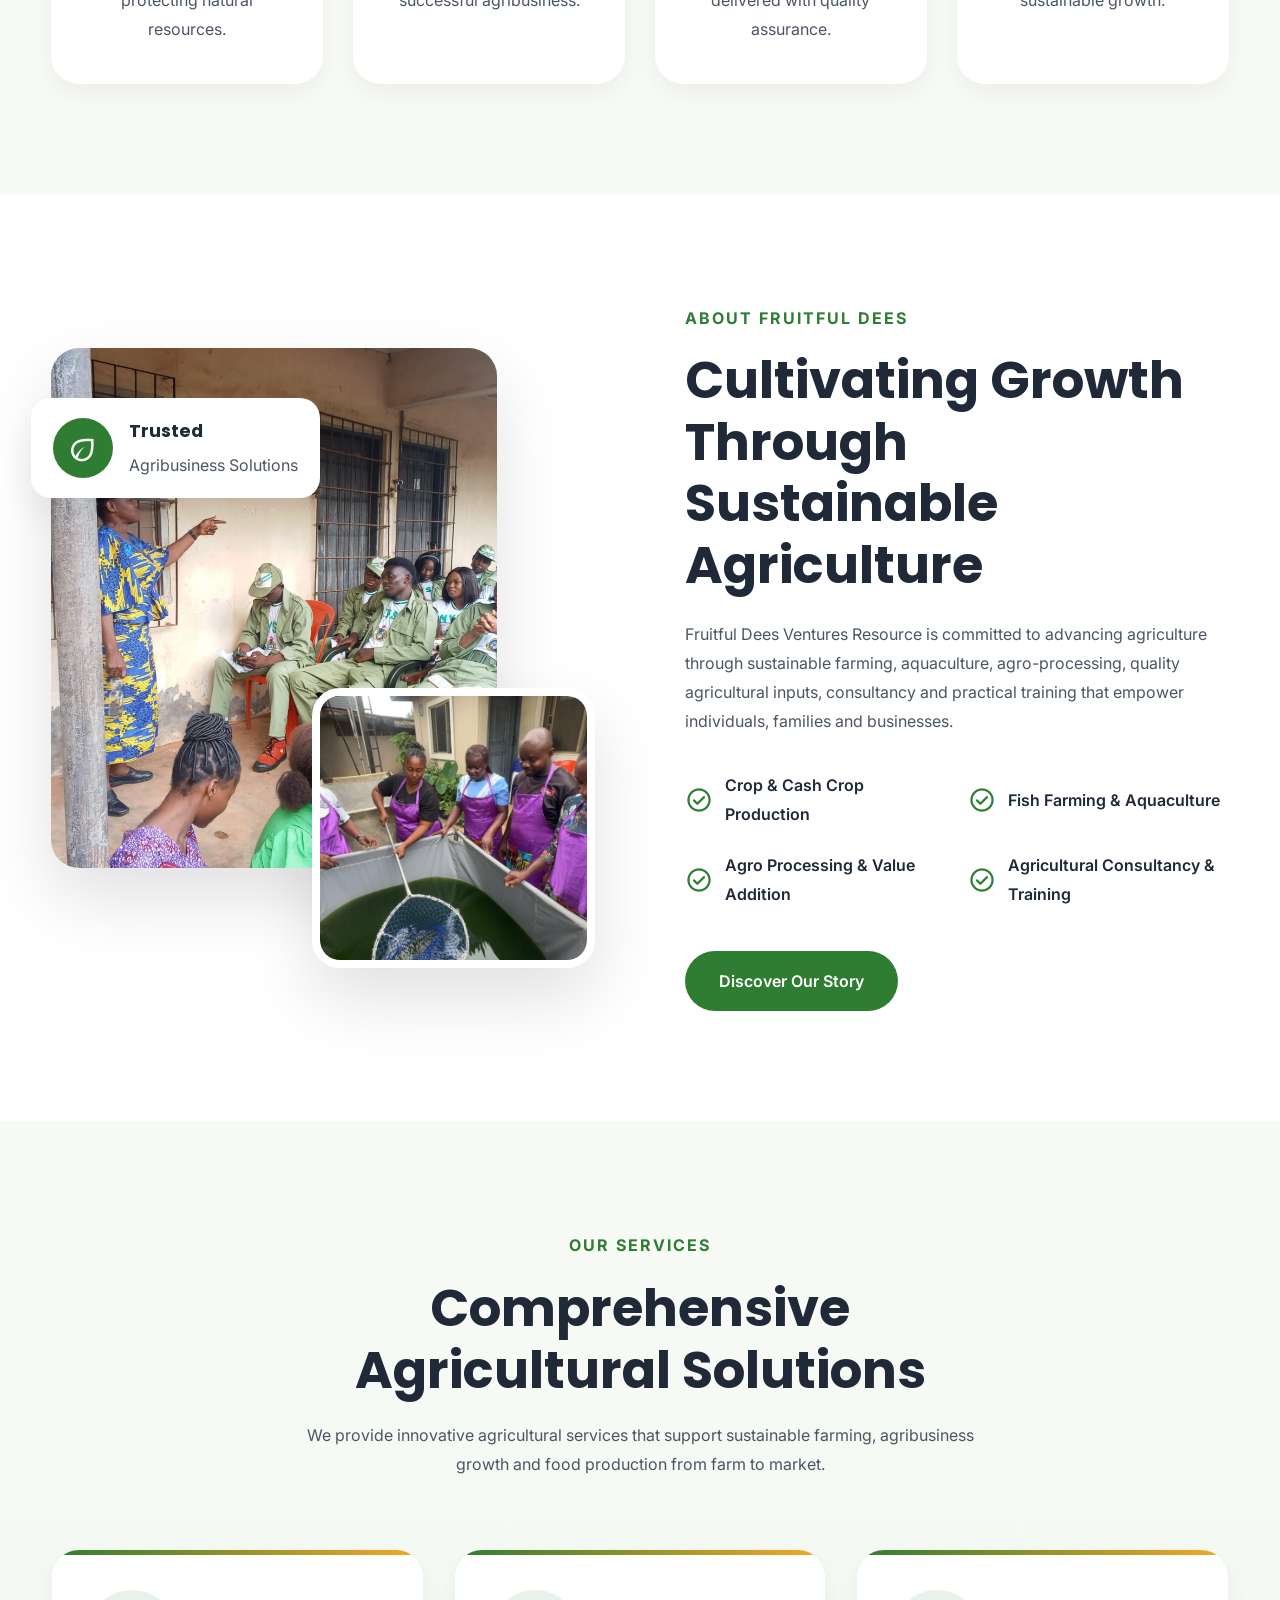
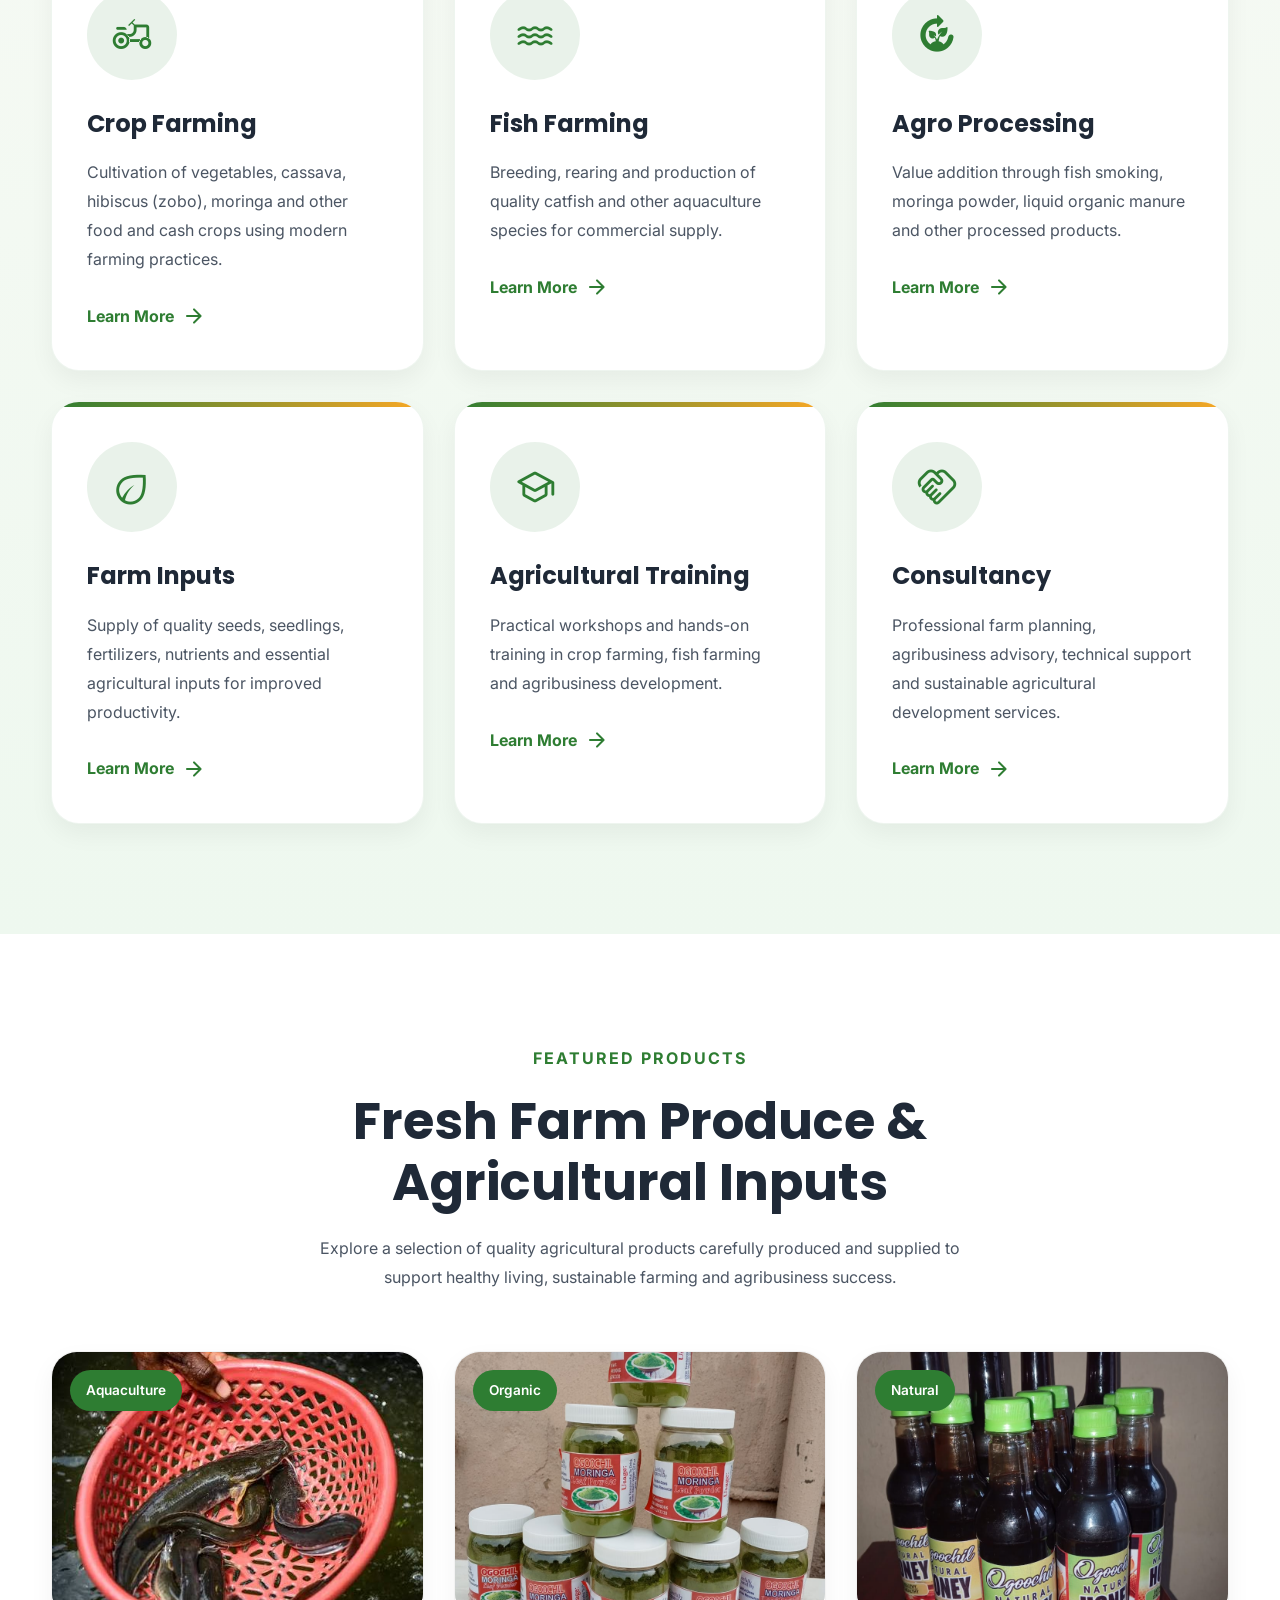
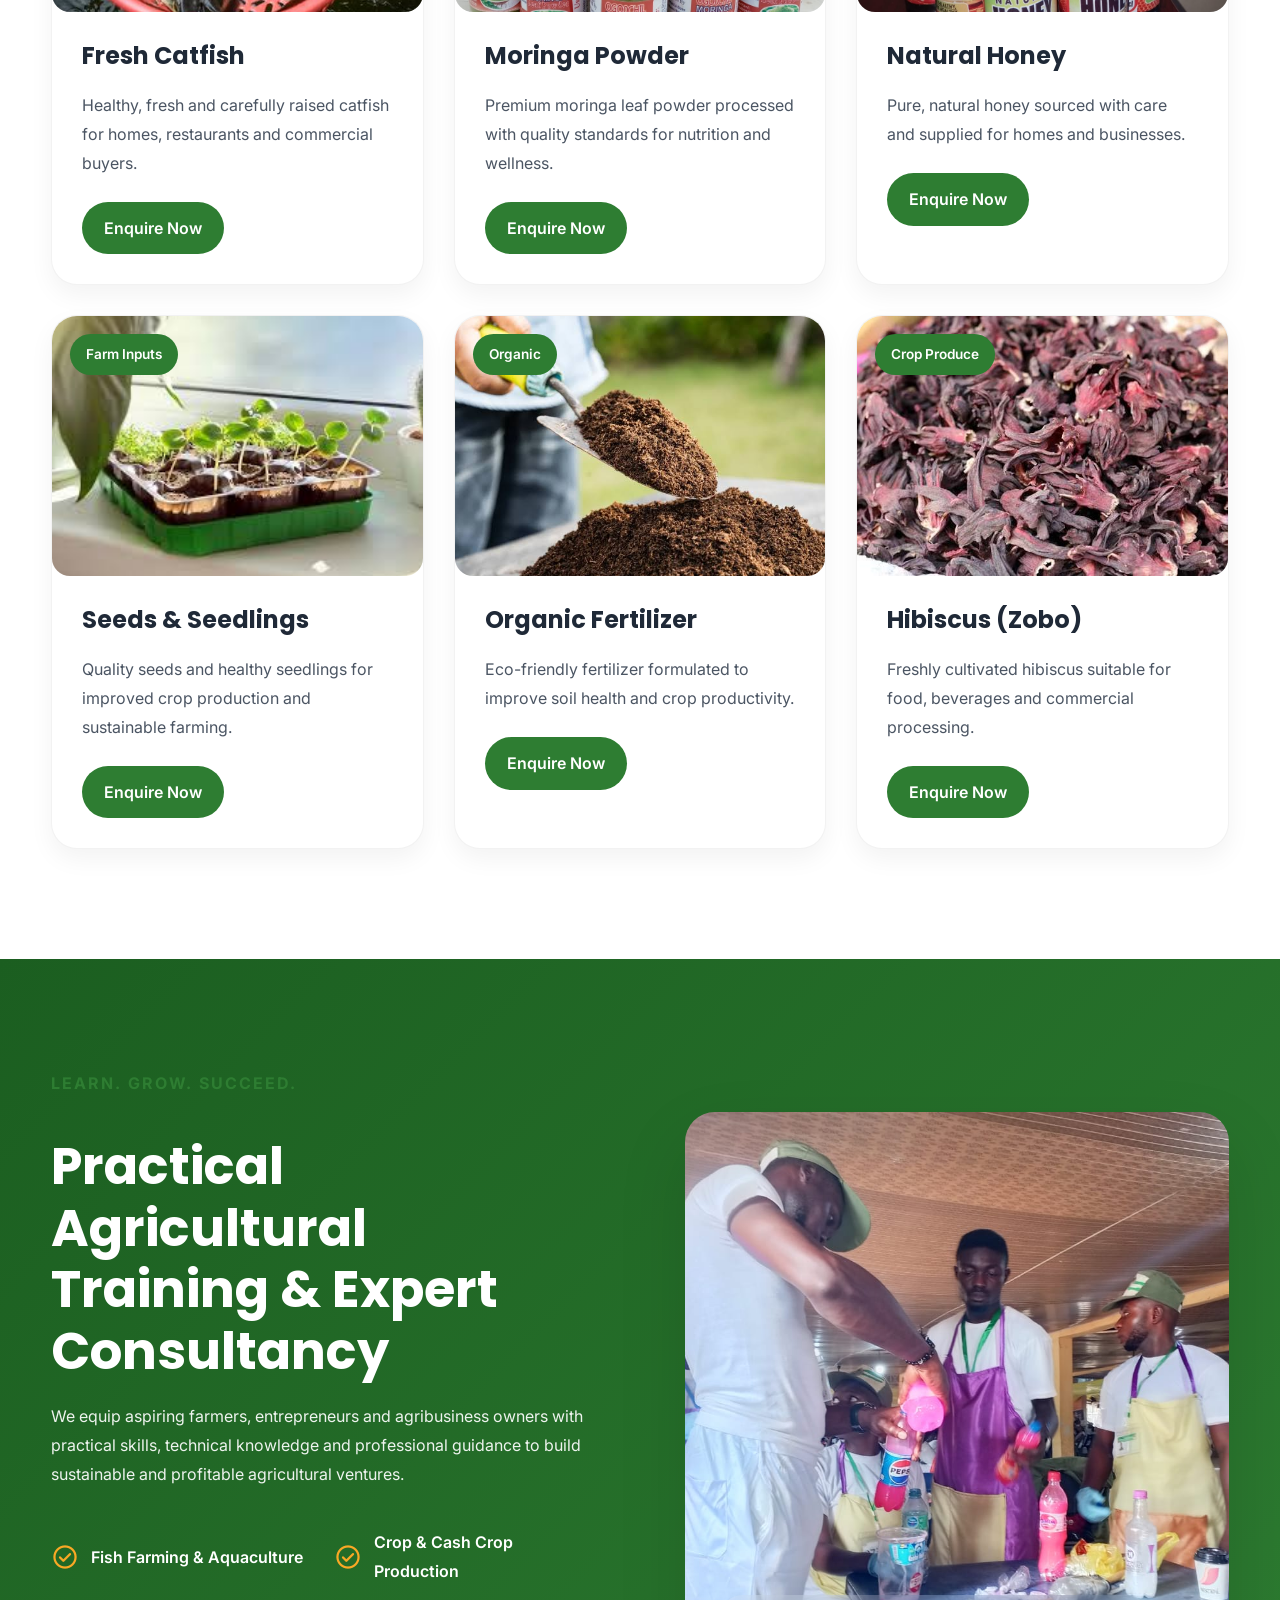
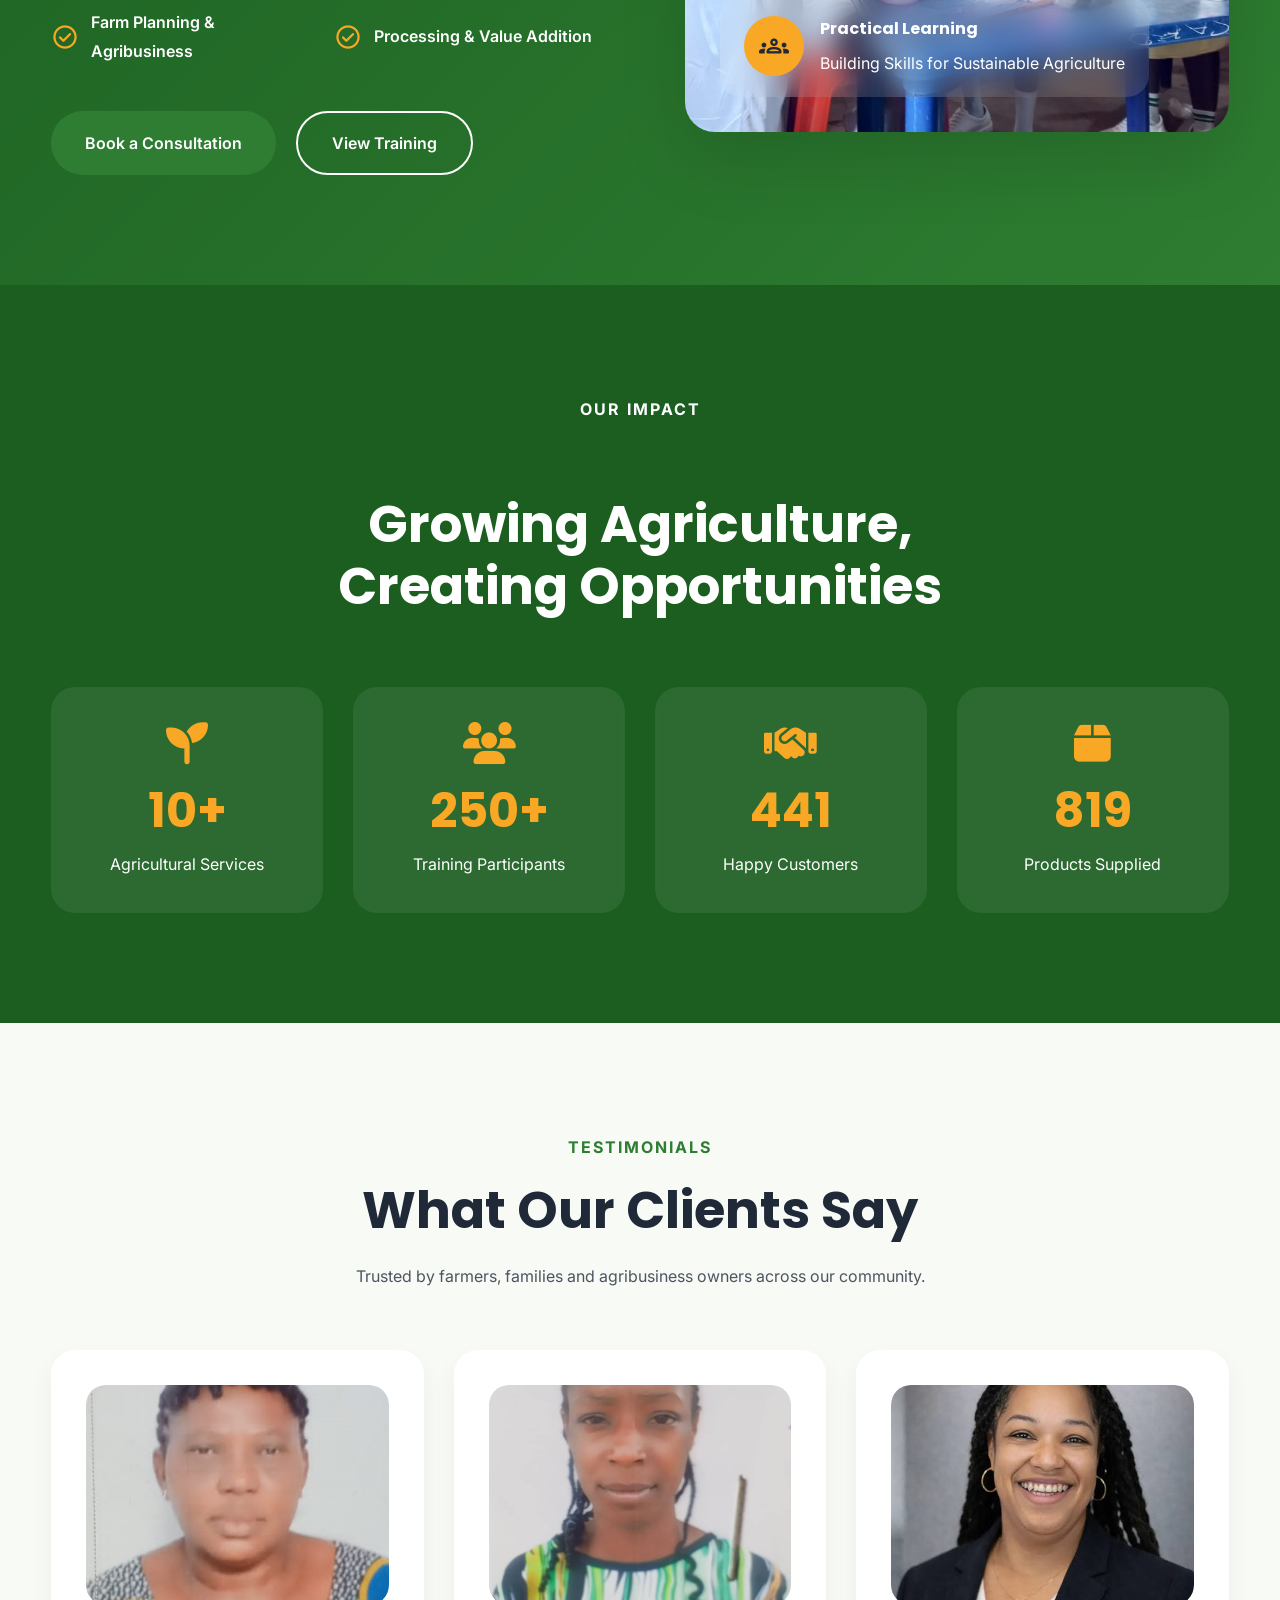
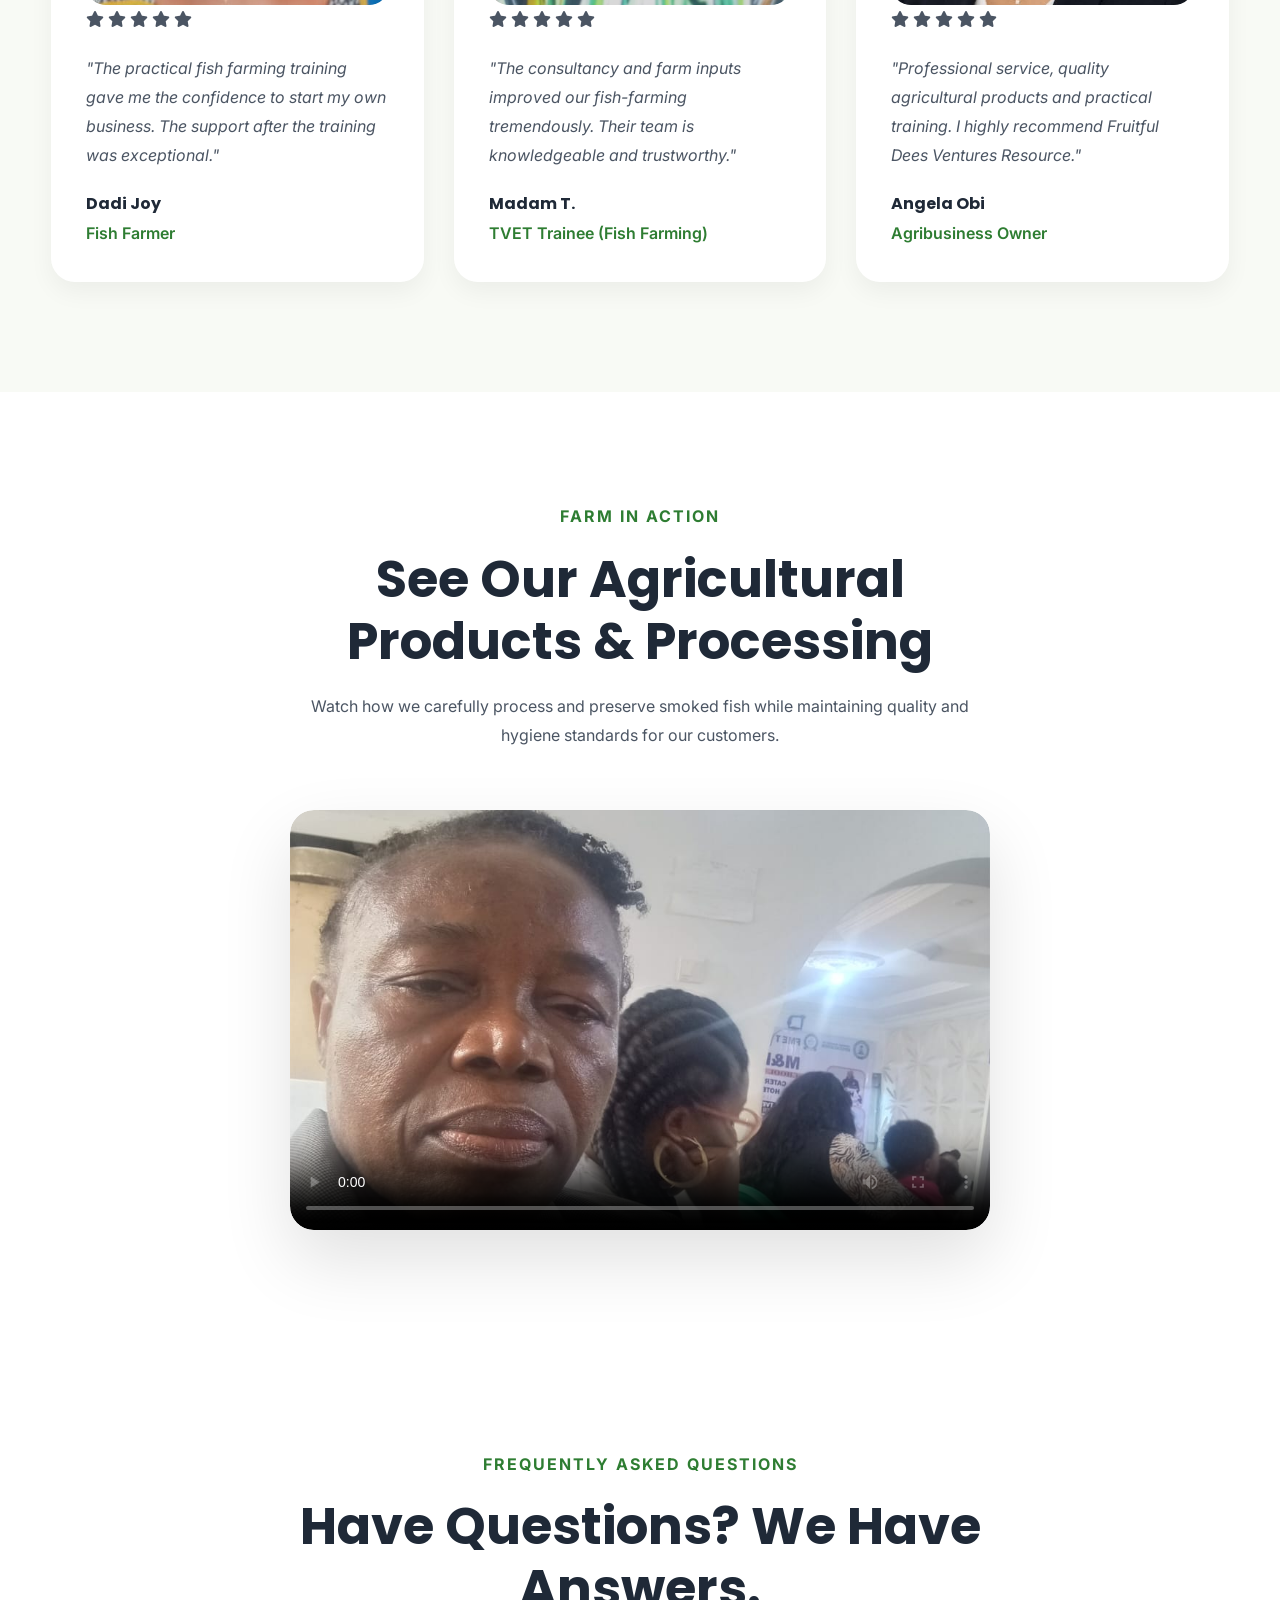
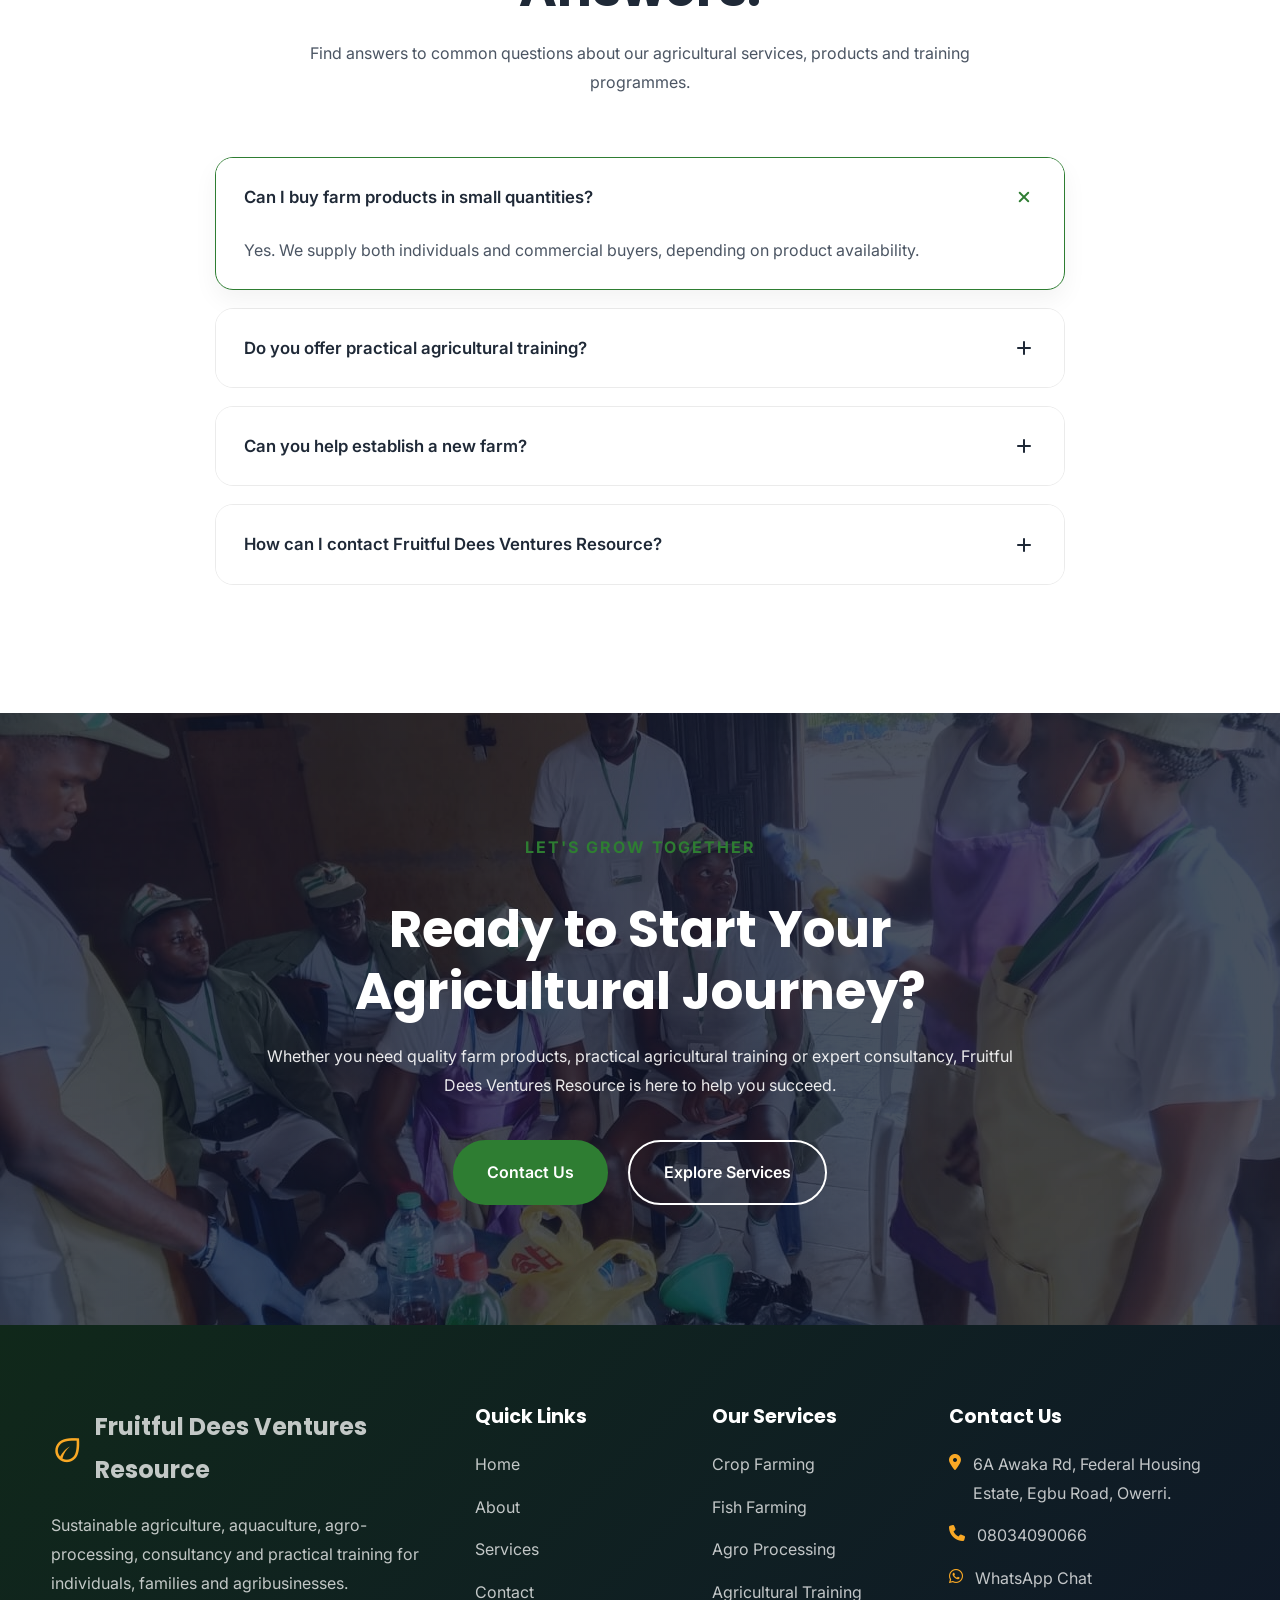
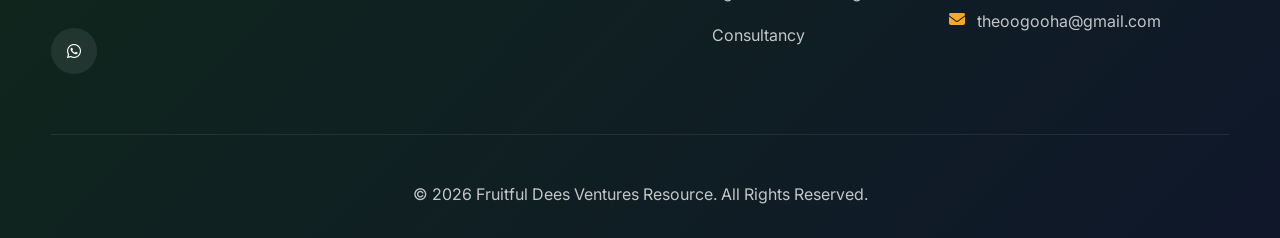
==== commit 190bc8cf: "Add files via upload update" ====
--- a/index.html
+++ b/index.html
@@ -1590,7 +1590,7 @@
 <div class="testimonial-image">
 
 <img
-src="images/testimonial/farmer-testimonial-3.webp"
+src="images/testimonial/farmer-testimonial-3.jpg"
 alt="Happy Crop Farmer">
 
 </div>
@@ -1607,7 +1607,7 @@
 
 <p>
 
-"The consultancy and farm inputs improved our harvest tremendously. Their team is knowledgeable and trustworthy."
+"The consultancy and farm inputs improved our fish-farming tremendously. Their team is knowledgeable and trustworthy."
 
 </p>
 
@@ -1615,13 +1615,13 @@
 
 <h4>
 
-Grace Nwosu
+Madam T.
 
 </h4>
 
 <span>
 
-Crop Farmer
+TVET Trainee (Fish Farming)
 
 </span>
 
--- a/css/navigation.css
+++ b/css/navigation.css
@@ -154,7 +154,10 @@
 
     font-weight:600;
 
-    color:rgba(255,255,255,.96);
+    color:var(--accent);
+    
+    border-radius: 8px;
+
 
     transition:.35s;
 
@@ -198,150 +201,152 @@
 
 .nav-links a:hover{
 
+    color:var(primary);
+    background-color: var(--accent);
+    padding: 10px;
+
+}
+
+
+
+/*==================================================
+CTA
+==================================================*/
+
+.nav-btn{
+
+    margin-left:35px;
+
+    flex-shrink:0;
+
+}
+
+.nav-btn.btn{
+
+    background:var(--accent);
+
+    color:var(--dark);
+
+    font-weight:700;
+
+}
+
+.nav-btn.btn:hover{
+
+    background:#FFD54F;
+
+    transform:translateY(-4px);
+
+}
+
+/*==================================================
+MOBILE MENU
+==================================================*/
+
+.menu-toggle{
+
+    width:52px;
+
+    height:52px;
+
+    display:none;
+
+    position:relative;
+
+    margin-left:auto;
+
+    cursor:pointer;
+
+    background:none;
+
+    border:none;
+
+    flex-shrink:0;
+
+}
+
+.menu-toggle span{
+
+    position:absolute;
+
+    left:10px;
+
+    width:32px;
+
+    height:3px;
+
+    background:#fff;
+
+    border-radius:50px;
+
+    transition:.35s;
+
+}
+
+.header.scrolled .menu-toggle span{
+
+    background:var(--dark);
+
+}
+
+.menu-toggle span:nth-child(1){
+
+    top:16px;
+
+}
+
+.menu-toggle span:nth-child(2){
+
+    top:25px;
+
+}
+
+.menu-toggle span:nth-child(3){
+
+    top:34px;
+
+}
+
+/*==================================================
+HAMBURGER
+==================================================*/
+
+.menu-toggle.active span:nth-child(1){
+
+    transform:rotate(45deg);
+
+    top:25px;
+
+}
+
+.menu-toggle.active span:nth-child(2){
+
+    opacity:0;
+
+}
+
+.menu-toggle.active span:nth-child(3){
+
+    transform:rotate(-45deg);
+
+    top:25px;
+
+}
+
+
+.navbar.active{
+
+right:0;
+
+}
+
+
+.navbar.active .nav-links a{
+
     color:#fff;
 
 }
 
-
-
-/*==================================================
-CTA
-==================================================*/
-
-.nav-btn{
-
-    margin-left:35px;
-
-    flex-shrink:0;
-
-}
-
-.nav-btn.btn{
-
-    background:var(--accent);
-
-    color:var(--dark);
-
-    font-weight:700;
-
-}
-
-.nav-btn.btn:hover{
-
-    background:#FFD54F;
-
-    transform:translateY(-4px);
-
-}
-
-/*==================================================
-MOBILE MENU
-==================================================*/
-
-.menu-toggle{
-
-    width:52px;
-
-    height:52px;
-
-    display:none;
-
-    position:relative;
-
-    margin-left:auto;
-
-    cursor:pointer;
-
-    background:none;
-
-    border:none;
-
-    flex-shrink:0;
-
-}
-
-.menu-toggle span{
-
-    position:absolute;
-
-    left:10px;
-
-    width:32px;
-
-    height:3px;
-
-    background:#fff;
-
-    border-radius:50px;
-
-    transition:.35s;
-
-}
-
-.header.scrolled .menu-toggle span{
-
-    background:var(--dark);
-
-}
-
-.menu-toggle span:nth-child(1){
-
-    top:16px;
-
-}
-
-.menu-toggle span:nth-child(2){
-
-    top:25px;
-
-}
-
-.menu-toggle span:nth-child(3){
-
-    top:34px;
-
-}
-
-/*==================================================
-HAMBURGER
-==================================================*/
-
-.menu-toggle.active span:nth-child(1){
-
-    transform:rotate(45deg);
-
-    top:25px;
-
-}
-
-.menu-toggle.active span:nth-child(2){
-
-    opacity:0;
-
-}
-
-.menu-toggle.active span:nth-child(3){
-
-    transform:rotate(-45deg);
-
-    top:25px;
-
-}
-
-
-.navbar.active{
-
-right:0;
-
-}
-
-
-.navbar.active .nav-links a{
-
-    color:#fff;
-
-}
-
 .navbar.active .nav-links a.active{
 
     color:var(--accent);
